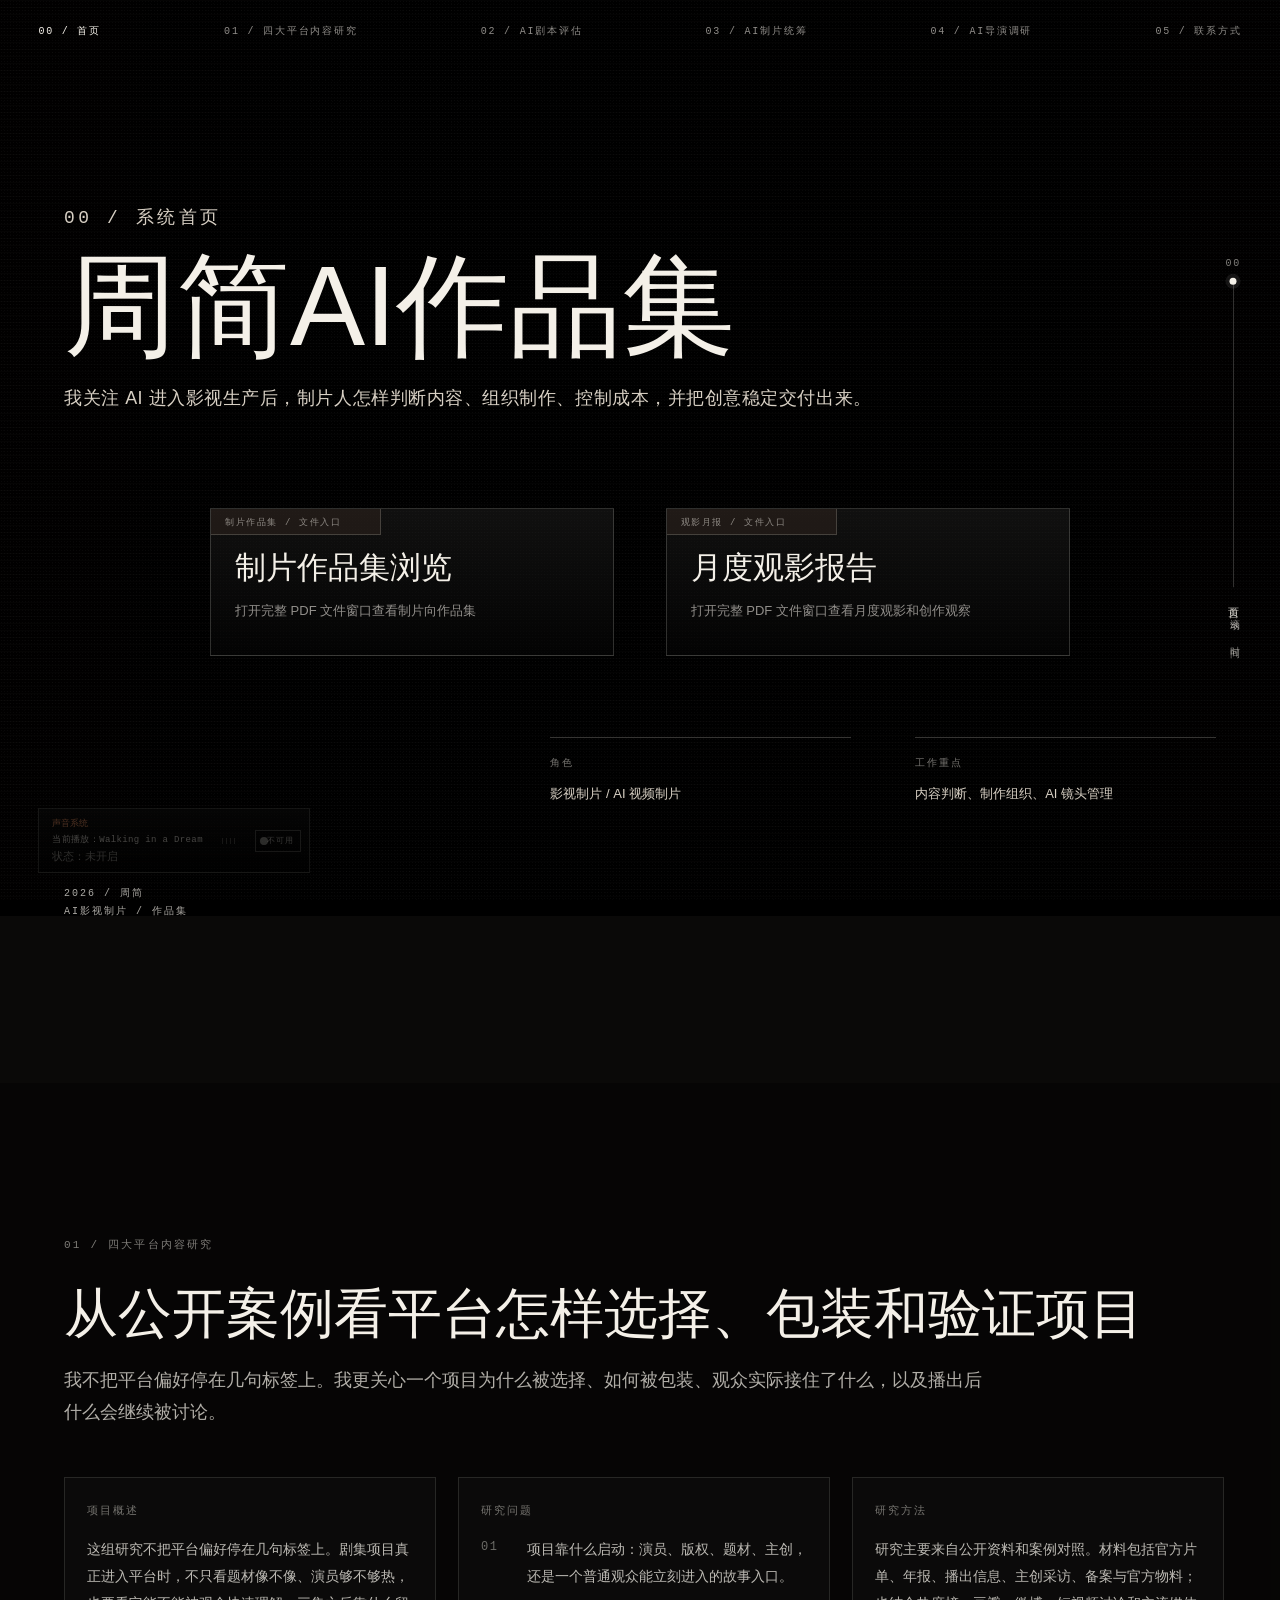
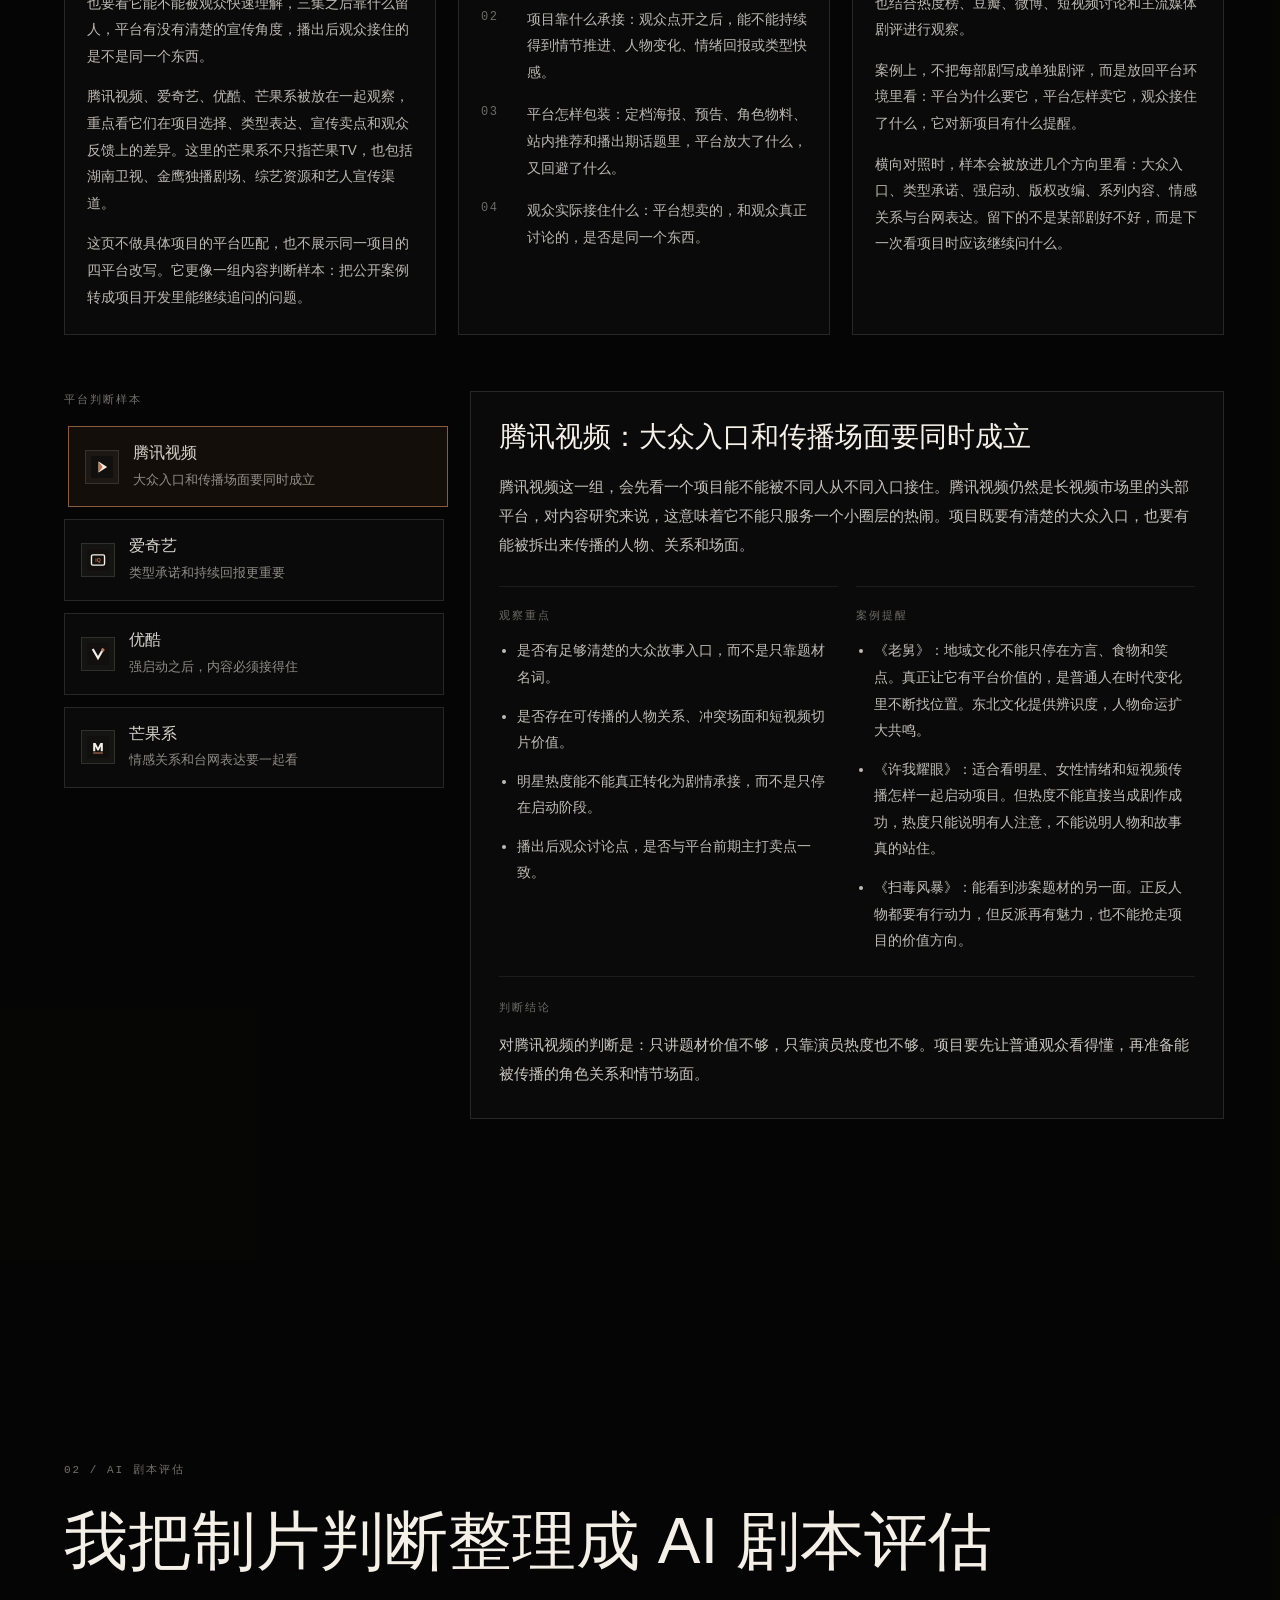
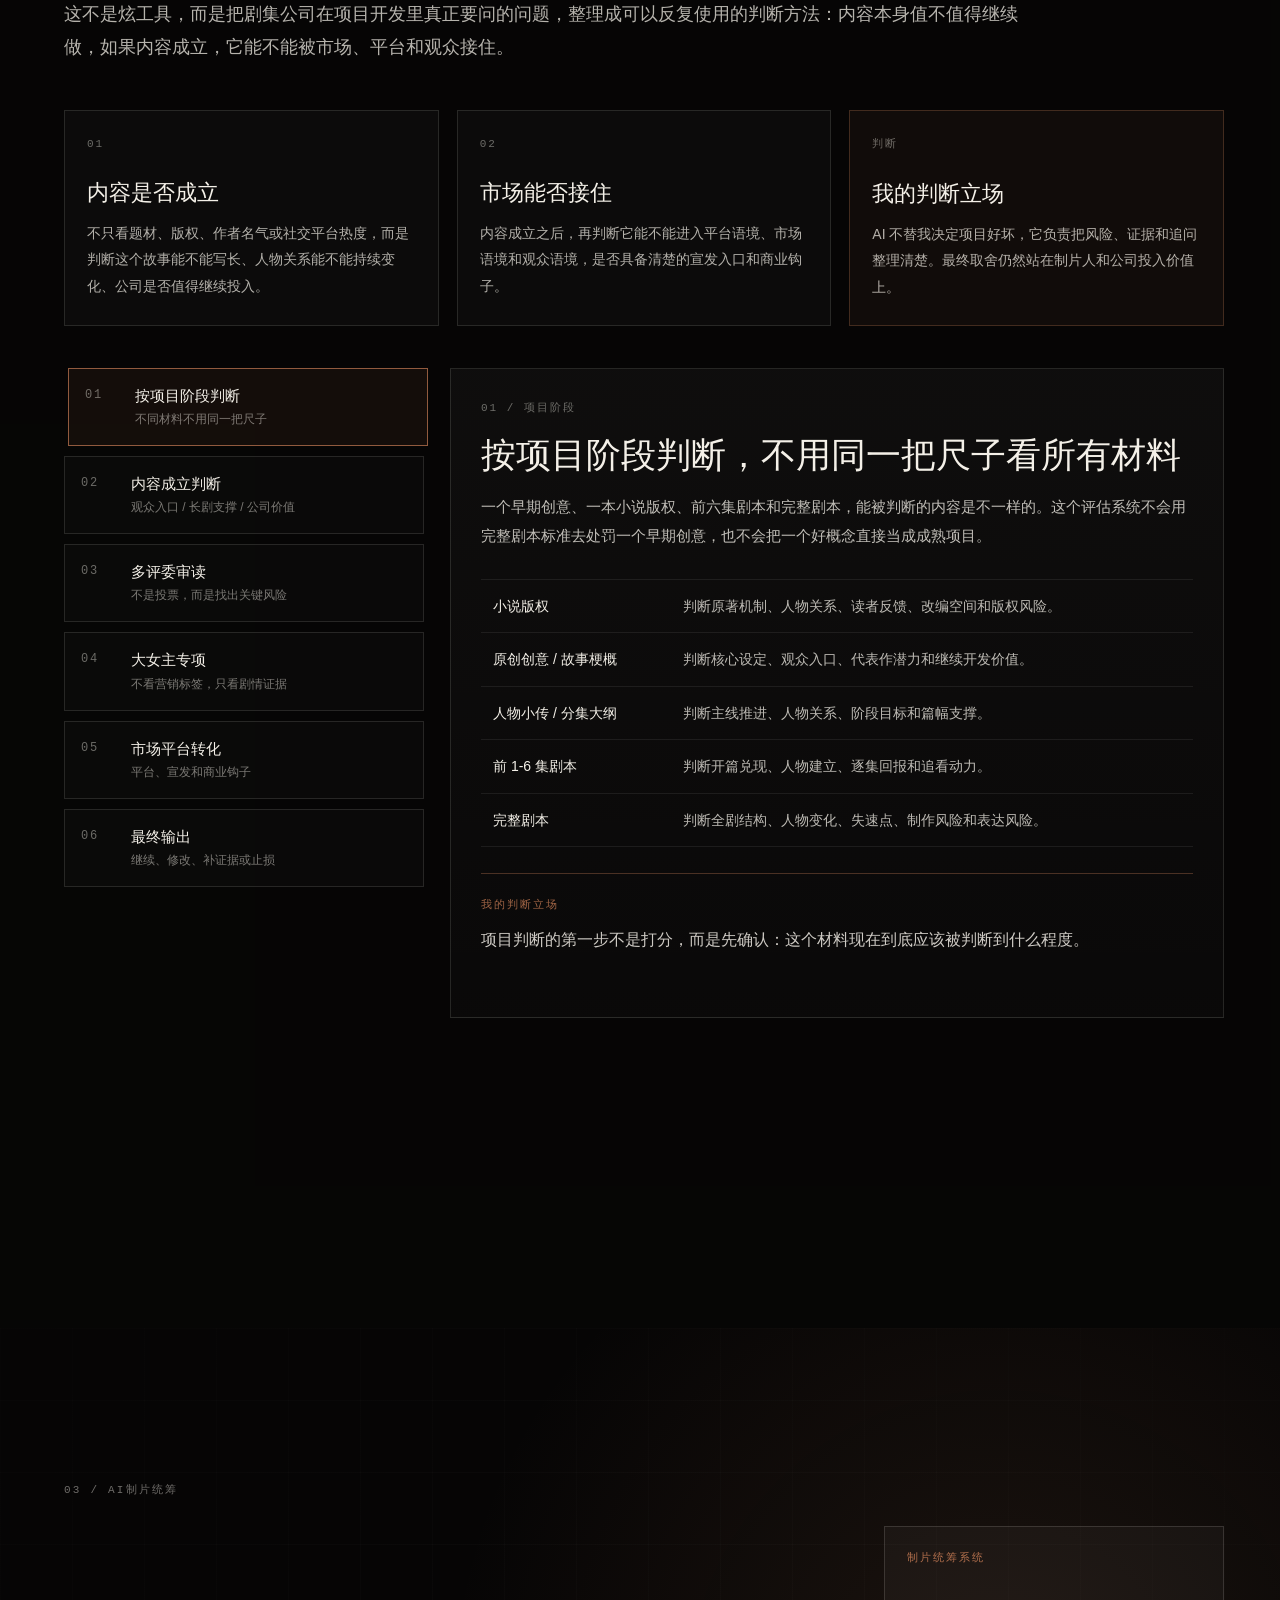
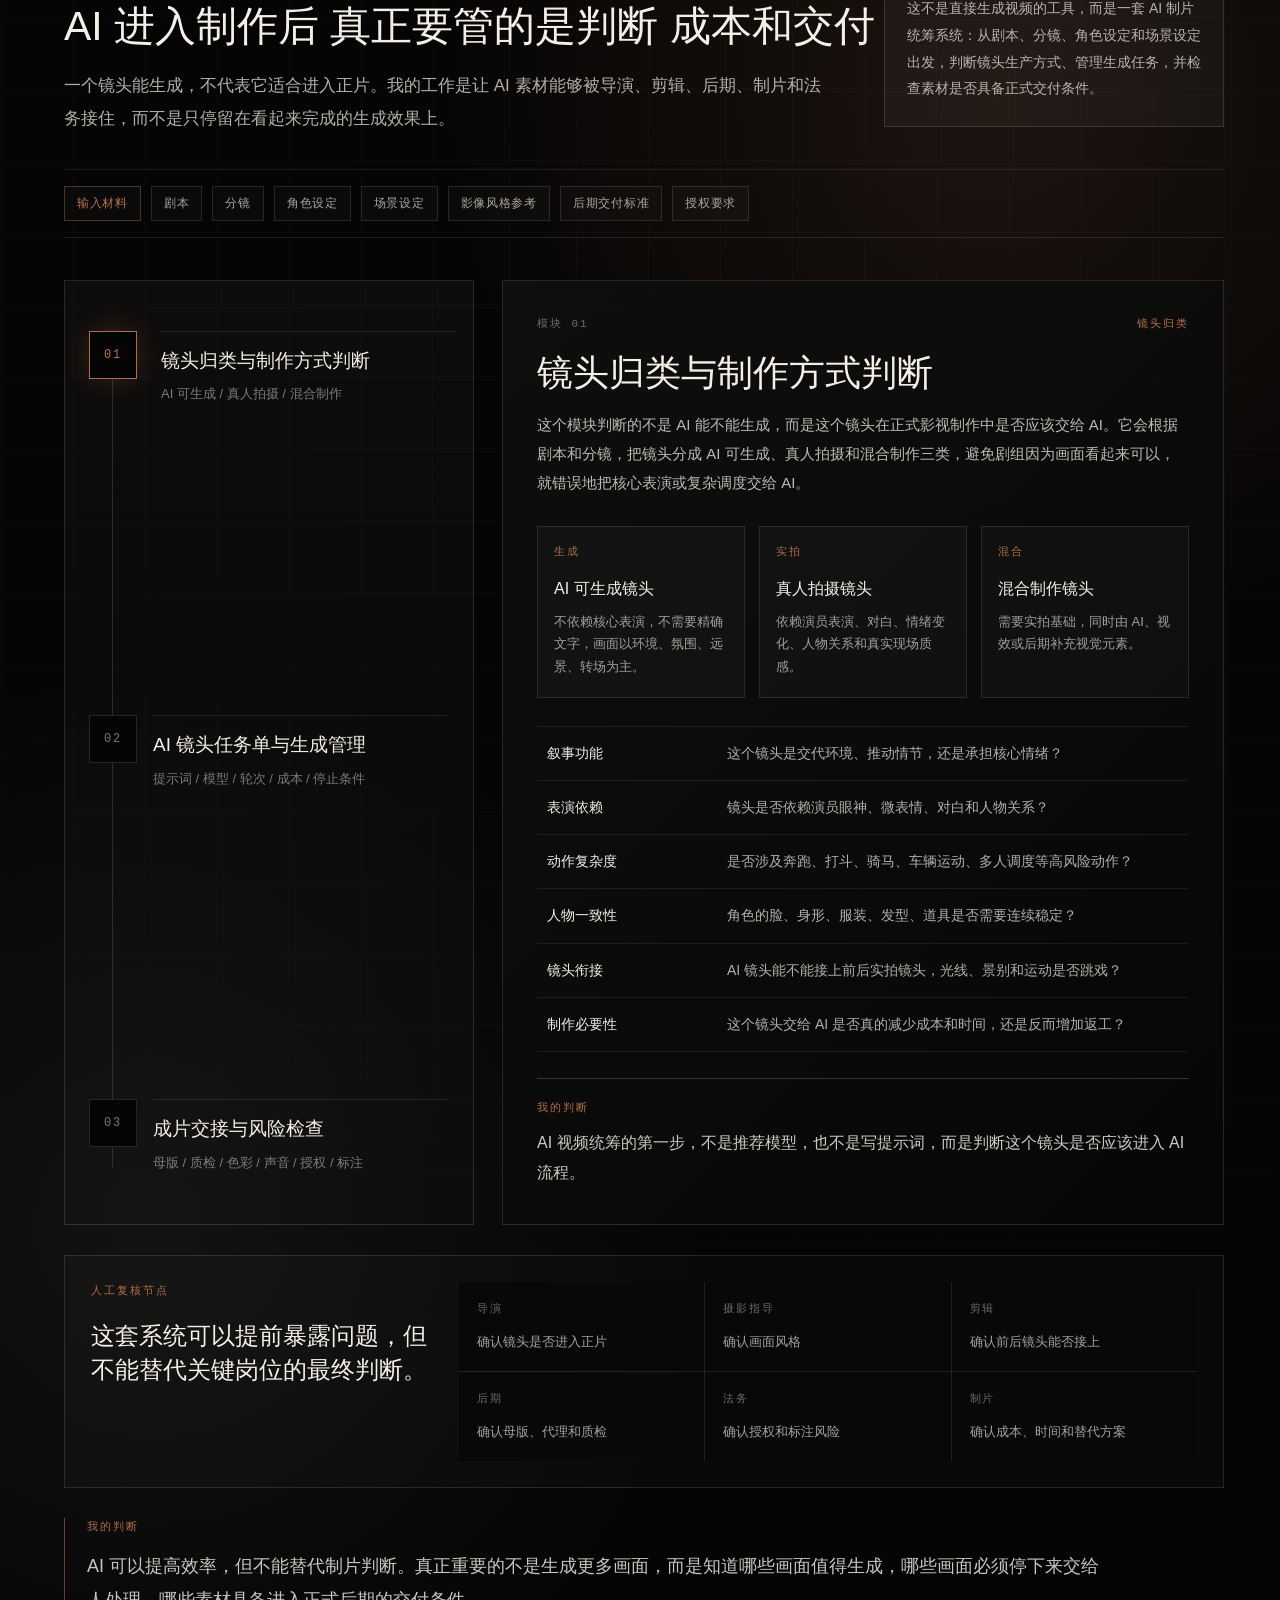
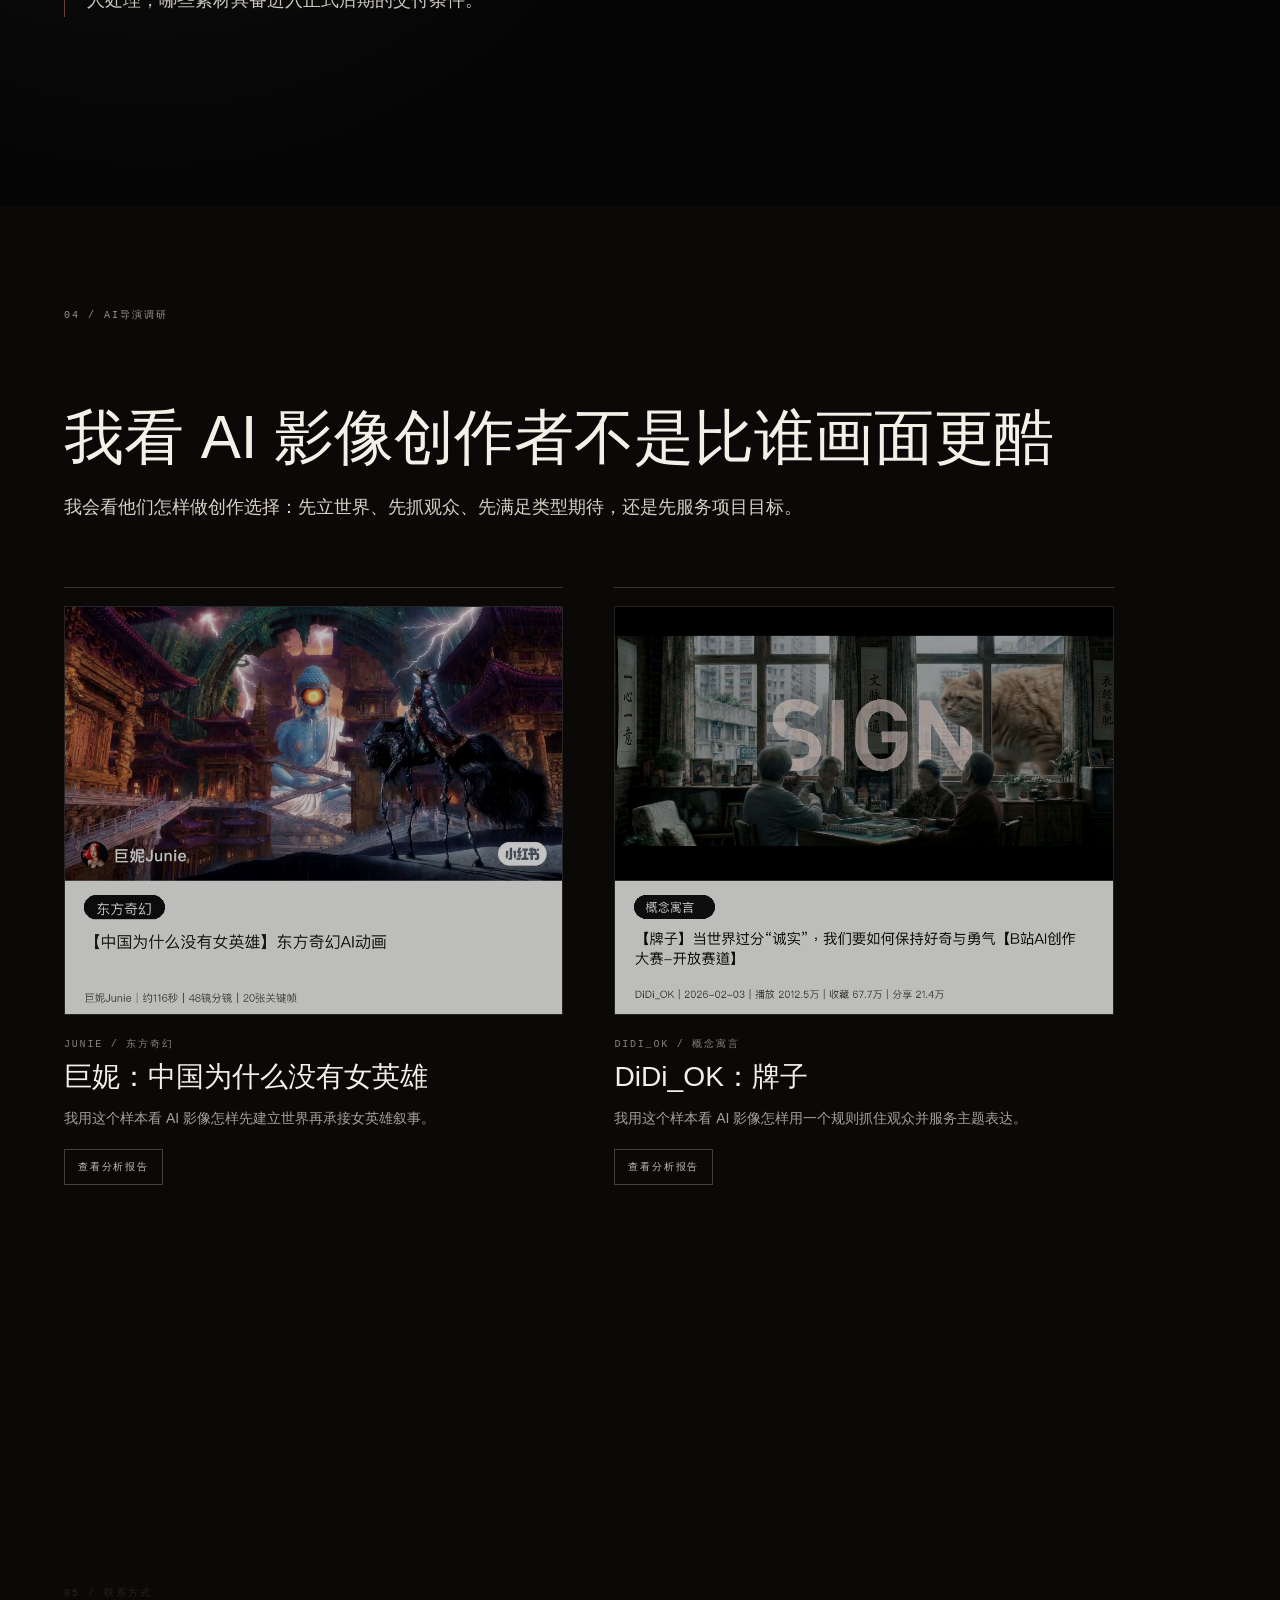
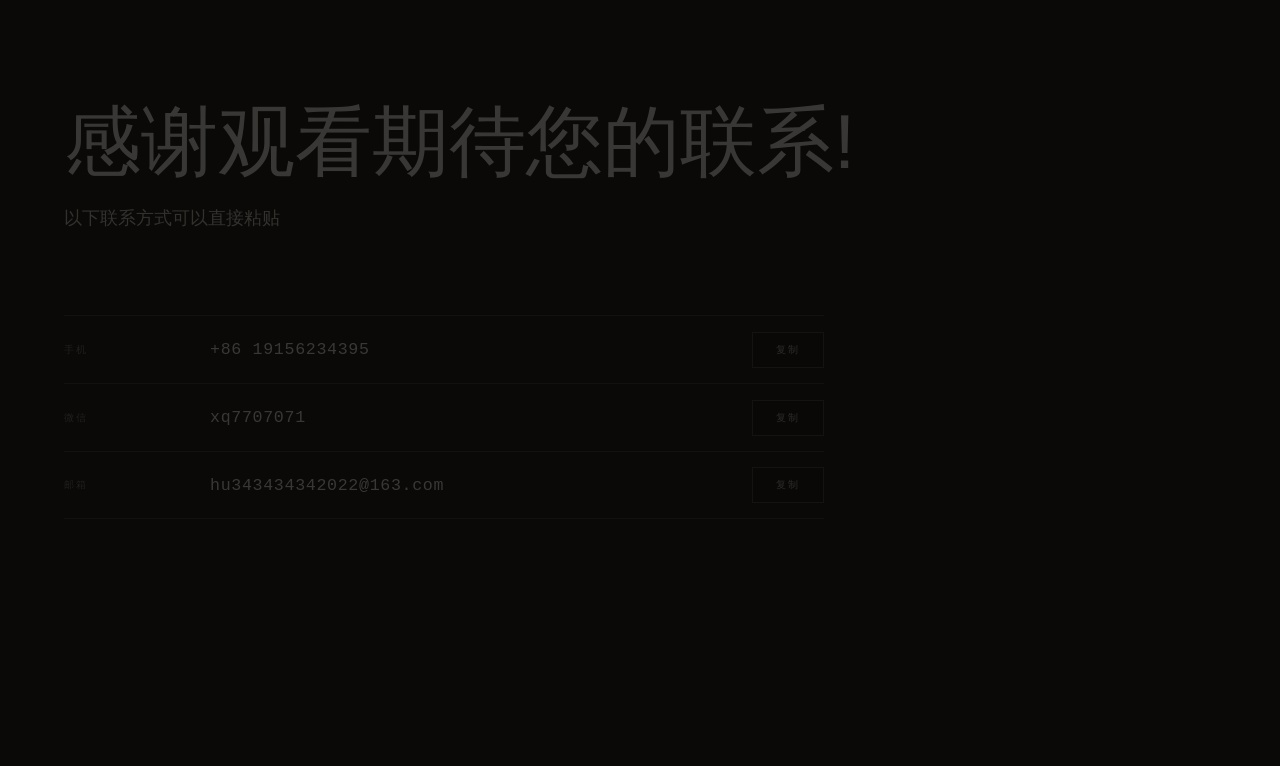
==== index.html @ 037216cd "Add files via upload" ====
<!doctype html>
<html lang="zh-CN">
  <head>
    <meta charset="utf-8" />
    <meta name="viewport" content="width=device-width, initial-scale=1" />
    <title>周简 | AI影视制片作品集</title>
    <meta
      name="description"
      content="周简的影视制片与 AI 制片方向网页作品集首页。"
    />
    <link rel="stylesheet" href="./styles.css?v=20260703-sound-system1" />
  </head>
  <body class="cinematic-production-home startup-pending">
    <div class="video-fallback" aria-hidden="true"></div>
    <video
      class="scroll-video"
      src="./assets/hero-scroll.mp4?v=20260703-video3"
      preload="auto"
      muted
      playsinline
      aria-label="夜间片场滚动视频背景"
    ></video>
    <div class="film-overlay" aria-hidden="true"></div>
    <div class="noise-layer" aria-hidden="true"></div>
    <div class="scanline-layer" aria-hidden="true"></div>
    <div class="startup-overlay" aria-label="系统启动动画">
      <div class="startup-panel">
        <p>正在启动 AI 制片作品集系统...</p>
        <p>正在读取项目档案...</p>
        <p>正在同步 AI 智能体模块...</p>
        <p>访问已开启</p>
      </div>
    </div>

    <header class="topline" aria-label="作品集导航">
      <a href="#home" data-preview="系统首页 / 文件入口 / 制片控制台">00 / 首页</a>
      <a href="#platform" data-preview="平台案例 / 内容策略 / 项目判断">01 / 四大平台内容研究</a>
      <a href="#lab" data-preview="故事成立 / 平台匹配 / 市场转化">02 / AI剧本评估</a>
      <a href="#production" data-preview="镜头判断 / 成本控制 / 成片交付">03 / AI制片统筹</a>
      <a href="#research" data-preview="影像风格 / 提示词方法 / AI 作者研究">04 / AI导演调研</a>
      <a href="#contact" data-preview="复制联系方式 / 打开文件 / 联系我">05 / 联系方式</a>
    </header>

    <aside class="scroll-progress" aria-label="滚动进度">
      <span class="progress-index">00</span>
      <span class="progress-track">
        <span class="progress-fill"></span>
        <span class="progress-dot"></span>
      </span>
      <span class="progress-section">首页</span>
      <span class="progress-label">滚动 / 时间</span>
    </aside>

    <audio id="intro-music" src="./assets/intro-music.ogg?v=20260703-music2" preload="metadata"></audio>
    <aside class="sound-system" aria-label="声音系统">
      <div class="sound-system__controls">
        <button class="music-control" type="button" aria-pressed="false" aria-label="打开背景音乐">
          <span class="music-control__copy">
            <span class="music-control__status">声音系统</span>
            <span class="music-control__track">当前播放：Walking in a Dream</span>
            <span class="music-control__state">状态：未开启</span>
          </span>
          <span class="audio-wave" aria-hidden="true">
            <span></span>
            <span></span>
            <span></span>
            <span></span>
          </span>
          <span class="music-control__switch" aria-hidden="true">
            <span class="music-control__label">off</span>
            <span class="music-control__knob"></span>
          </span>
        </button>

      </div>

      <div class="sound-shortcuts">
        空格：开启 / 暂停背景音乐<br />
        M：静音 / 取消静音<br />
        Esc：关闭文件预览窗口
      </div>
    </aside>

    <div class="file-loader" hidden aria-live="polite">
      <p>正在读取文件...</p>
      <p>正在打开档案窗口...</p>
    </div>

    <section class="file-modal" hidden role="dialog" aria-modal="true" aria-labelledby="file-modal-title">
      <div class="file-modal__backdrop" data-file-close></div>
      <div class="file-modal__panel">
        <button class="file-modal__close" type="button" data-file-close aria-label="关闭文件预览">关闭</button>
        <div class="file-modal__head">
          <span>档案窗口</span>
          <h2 id="file-modal-title">文件标题</h2>
        </div>
        <div class="file-modal__preview">
          <iframe title="PDF 预览区域"></iframe>
        </div>
        <div class="file-modal__actions">
          <a class="file-modal__download" href="#" download>下载文件</a>
          <a class="file-modal__open" href="#" target="_blank" rel="noopener noreferrer">新窗口打开</a>
        </div>
      </div>
    </section>

    <main class="timeline">
      <section class="scene hero-scene" id="home" data-section="Home" data-scene="00">
        <div class="scene-stage hero-stage">
          <div class="scene-copy hero-copy">
            <p class="scene-index">00 / 系统首页</p>
            <h1>周简AI作品集</h1>
            <p class="hero-subtitle single-line-copy">
              我关注 AI 进入影视生产后，制片人怎样判断内容、组织制作、控制成本，并把创意稳定交付出来。
            </p>
          </div>

          <div class="hero-files" aria-label="作品集文件夹入口">
            <a
              class="folder-window pdf-window"
              href="./assets/zhou-jian-ai-portfolio.pdf"
              target="_blank"
              rel="noopener noreferrer"
            >
              <span class="folder-tab">
                <span class="folder-tab-default">制片作品集 / 文件入口</span>
                <span class="folder-tab-ready">状态 / 可打开</span>
              </span>
              <strong>制片作品集浏览</strong>
              <p>打开完整 PDF 文件窗口查看制片向作品集</p>
              <span class="folder-action">点击打开文件</span>
            </a>
            <a
              class="folder-window report-window"
              href="./assets/monthly-viewing-report.pdf"
              target="_blank"
              rel="noopener noreferrer"
            >
              <span class="folder-tab">
                <span class="folder-tab-default">观影月报 / 文件入口</span>
                <span class="folder-tab-ready">状态 / 可打开</span>
              </span>
              <strong>月度观影报告</strong>
              <p>打开完整 PDF 文件窗口查看月度观影和创作观察</p>
              <span class="folder-action">点击打开文件</span>
            </a>
          </div>

          <div class="scene-summary">
            <article>
              <span>角色</span>
              <p>影视制片 / AI 视频制片</p>
            </article>
            <article>
              <span>工作重点</span>
              <p>内容判断、制作组织、AI 镜头管理</p>
            </article>
          </div>

          <p class="field-note page-footer-note">
            <span>2026 / 周简</span>
            <span>AI影视制片 / 作品集</span>
          </p>
        </div>
      </section>

      <section class="scene scene-platform" id="platform" data-section="四大平台内容研究" data-scene="01">
        <div class="scene-stage scene-platform__inner">
          <div class="scene-platform__eyebrow">01 / 四大平台内容研究</div>

          <div class="scene-platform__hero">
            <h2 class="scene-platform__title">
              从公开案例看平台怎样选择、包装和验证项目
            </h2>
            <p class="scene-platform__subtitle">
              我不把平台偏好停在几句标签上。我更关心一个项目为什么被选择、如何被包装、观众实际接住了什么，以及播出后什么会继续被讨论。
            </p>
          </div>

          <div class="scene-platform__intro-grid">
            <article class="info-block">
              <div class="info-block__label">项目概述</div>
              <p>
                这组研究不把平台偏好停在几句标签上。剧集项目真正进入平台时，不只看题材像不像、演员够不够热，也要看它能不能被观众快速理解，三集之后靠什么留人，平台有没有清楚的宣传角度，播出后观众接住的是不是同一个东西。
              </p>
              <p>
                腾讯视频、爱奇艺、优酷、芒果系被放在一起观察，重点看它们在项目选择、类型表达、宣传卖点和观众反馈上的差异。这里的芒果系不只指芒果TV，也包括湖南卫视、金鹰独播剧场、综艺资源和艺人宣传渠道。
              </p>
              <p>
                这页不做具体项目的平台匹配，也不展示同一项目的四平台改写。它更像一组内容判断样本：把公开案例转成项目开发里能继续追问的问题。
              </p>
            </article>

            <article class="info-block">
              <div class="info-block__label">研究问题</div>
              <ul class="info-list">
                <li><span>01</span> 项目靠什么启动：演员、版权、题材、主创，还是一个普通观众能立刻进入的故事入口。</li>
                <li><span>02</span> 项目靠什么承接：观众点开之后，能不能持续得到情节推进、人物变化、情绪回报或类型快感。</li>
                <li><span>03</span> 平台怎样包装：定档海报、预告、角色物料、站内推荐和播出期话题里，平台放大了什么，又回避了什么。</li>
                <li><span>04</span> 观众实际接住什么：平台想卖的，和观众真正讨论的，是否是同一个东西。</li>
              </ul>
            </article>

            <article class="info-block">
              <div class="info-block__label">研究方法</div>
              <p>
                研究主要来自公开资料和案例对照。材料包括官方片单、年报、播出信息、主创采访、备案与官方物料；也结合热度榜、豆瓣、微博、短视频讨论和主流媒体剧评进行观察。
              </p>
              <p>
                案例上，不把每部剧写成单独剧评，而是放回平台环境里看：平台为什么要它，平台怎样卖它，观众接住了什么，它对新项目有什么提醒。
              </p>
              <p>
                横向对照时，样本会被放进几个方向里看：大众入口、类型承诺、强启动、版权改编、系列内容、情感关系与台网表达。留下的不是某部剧好不好，而是下一次看项目时应该继续问什么。
              </p>
            </article>
          </div>

          <div class="platform-research">
            <div class="platform-research__left">
              <div class="platform-research__label">平台判断样本</div>

              <div class="platform-tabs">
                <button class="platform-tab is-active" data-platform="tencent" type="button">
                  <span class="platform-tab__logo-wrap">
                    <img src="./assets/logos/tencent-video.svg" alt="腾讯视频 logo" class="platform-tab__logo" />
                  </span>
                  <span class="platform-tab__text">
                    <span class="platform-tab__name">腾讯视频</span>
                    <span class="platform-tab__desc">大众入口和传播场面要同时成立</span>
                  </span>
                </button>

                <button class="platform-tab" data-platform="iqiyi" type="button">
                  <span class="platform-tab__logo-wrap">
                    <img src="./assets/logos/iqiyi.svg" alt="爱奇艺 logo" class="platform-tab__logo" />
                  </span>
                  <span class="platform-tab__text">
                    <span class="platform-tab__name">爱奇艺</span>
                    <span class="platform-tab__desc">类型承诺和持续回报更重要</span>
                  </span>
                </button>

                <button class="platform-tab" data-platform="youku" type="button">
                  <span class="platform-tab__logo-wrap">
                    <img src="./assets/logos/youku.svg" alt="优酷 logo" class="platform-tab__logo" />
                  </span>
                  <span class="platform-tab__text">
                    <span class="platform-tab__name">优酷</span>
                    <span class="platform-tab__desc">强启动之后，内容必须接得住</span>
                  </span>
                </button>

                <button class="platform-tab" data-platform="mango" type="button">
                  <span class="platform-tab__logo-wrap">
                    <img src="./assets/logos/mangotv.svg" alt="芒果TV logo" class="platform-tab__logo" />
                  </span>
                  <span class="platform-tab__text">
                    <span class="platform-tab__name">芒果系</span>
                    <span class="platform-tab__desc">情感关系和台网表达要一起看</span>
                  </span>
                </button>
              </div>
            </div>

            <div class="platform-research__right">
              <div class="platform-panel" id="platform-panel" aria-live="polite"></div>
            </div>
          </div>
        </div>
      </section>

      <section class="scene script-agent-scene" id="lab" data-section="AI 剧本评估" data-scene="02">
        <div class="scene-stage script-agent__inner">
          <div class="script-agent__eyebrow">02 / AI 剧本评估</div>

          <header class="script-agent__hero">
            <h2 class="script-agent__title">我把制片判断整理成 AI 剧本评估</h2>
            <p class="script-agent__subtitle">
              这不是炫工具，而是把剧集公司在项目开发里真正要问的问题，整理成可以反复使用的判断方法：内容本身值不值得继续做，如果内容成立，它能不能被市场、平台和观众接住。
            </p>
          </header>

          <div class="script-agent__thesis">
            <article class="thesis-card">
              <span class="thesis-card__num">01</span>
              <h3>内容是否成立</h3>
              <p>
                不只看题材、版权、作者名气或社交平台热度，而是判断这个故事能不能写长、人物关系能不能持续变化、公司是否值得继续投入。
              </p>
            </article>

            <article class="thesis-card">
              <span class="thesis-card__num">02</span>
              <h3>市场能否接住</h3>
              <p>
                内容成立之后，再判断它能不能进入平台语境、市场语境和观众语境，是否具备清楚的宣发入口和商业钩子。
              </p>
            </article>

            <article class="thesis-card thesis-card--quiet">
              <span class="thesis-card__num">判断</span>
              <h3>我的判断立场</h3>
              <p>
                AI 不替我决定项目好坏，它负责把风险、证据和追问整理清楚。最终取舍仍然站在制片人和公司投入价值上。
              </p>
            </article>
          </div>

          <div class="script-agent-console">
            <aside class="script-agent-tabs" aria-label="AI 剧本评估模块">
              <button class="script-agent-tab is-active" type="button" data-agent-tab="stage">
                <span>01</span>
                <strong>按项目阶段判断</strong>
                <em>不同材料不用同一把尺子</em>
              </button>

              <button class="script-agent-tab" type="button" data-agent-tab="content">
                <span>02</span>
                <strong>内容成立判断</strong>
                <em>观众入口 / 长剧支撑 / 公司价值</em>
              </button>

              <button class="script-agent-tab" type="button" data-agent-tab="jury">
                <span>03</span>
                <strong>多评委审读</strong>
                <em>不是投票，而是找出关键风险</em>
              </button>

              <button class="script-agent-tab" type="button" data-agent-tab="female">
                <span>04</span>
                <strong>大女主专项</strong>
                <em>不看营销标签，只看剧情证据</em>
              </button>

              <button class="script-agent-tab" type="button" data-agent-tab="market">
                <span>05</span>
                <strong>市场平台转化</strong>
                <em>平台、宣发和商业钩子</em>
              </button>

              <button class="script-agent-tab" type="button" data-agent-tab="output">
                <span>06</span>
                <strong>最终输出</strong>
                <em>继续、修改、补证据或止损</em>
              </button>
            </aside>

            <main class="script-agent-panel" id="script-agent-panel" aria-live="polite"></main>
          </div>
        </div>
      </section>

      <section class="scene ai-production-scene" id="production" data-section="AI 制片统筹" data-scene="03">
        <div class="scene-stage ai-production__inner">
          <div class="ai-production__eyebrow">03 / AI制片统筹</div>

          <header class="ai-production__hero">
            <div>
              <h2 class="ai-production__title">
                AI 进入制作后 真正要管的是判断 成本和交付
              </h2>
              <p class="ai-production__subtitle">
                一个镜头能生成，不代表它适合进入正片。我的工作是让 AI 素材能够被导演、剪辑、后期、制片和法务接住，而不是只停留在看起来完成的生成效果上。
              </p>
            </div>

            <div class="ai-production__position-card">
              <span>制片统筹系统</span>
              <p>
                这不是直接生成视频的工具，而是一套 AI 制片统筹系统：从剧本、分镜、角色设定和场景设定出发，判断镜头生产方式、管理生成任务，并检查素材是否具备正式交付条件。
              </p>
            </div>
          </header>

          <div class="ai-production__input-strip">
            <span class="input-strip__label">输入材料</span>
            <span>剧本</span>
            <span>分镜</span>
            <span>角色设定</span>
            <span>场景设定</span>
            <span>影像风格参考</span>
            <span>后期交付标准</span>
            <span>授权要求</span>
          </div>

          <div class="production-board">
            <aside class="production-board__flow" aria-label="AI 制片统筹模块">
              <div class="flow-line" aria-hidden="true">
                <span class="flow-line__pulse"></span>
              </div>

              <button class="flow-node is-active" type="button" data-production-module="classify">
                <span class="flow-node__index">01</span>
                <span class="flow-node__content">
                  <strong>镜头归类与制作方式判断</strong>
                  <em>AI 可生成 / 真人拍摄 / 混合制作</em>
                </span>
              </button>

              <button class="flow-node" type="button" data-production-module="task">
                <span class="flow-node__index">02</span>
                <span class="flow-node__content">
                  <strong>AI 镜头任务单与生成管理</strong>
                  <em>提示词 / 模型 / 轮次 / 成本 / 停止条件</em>
                </span>
              </button>

              <button class="flow-node" type="button" data-production-module="handoff">
                <span class="flow-node__index">03</span>
                <span class="flow-node__content">
                  <strong>成片交接与风险检查</strong>
                  <em>母版 / 质检 / 色彩 / 声音 / 授权 / 标注</em>
                </span>
              </button>
            </aside>

            <main class="production-board__panel" id="production-module-panel" aria-live="polite"></main>
          </div>

          <div class="ai-production__review">
            <div class="review-title">
              <span>人工复核节点</span>
              <h3>这套系统可以提前暴露问题，但不能替代关键岗位的最终判断。</h3>
            </div>

            <div class="review-grid">
              <div><span>导演</span>确认镜头是否进入正片</div>
              <div><span>摄影指导</span>确认画面风格</div>
              <div><span>剪辑</span>确认前后镜头能否接上</div>
              <div><span>后期</span>确认母版、代理和质检</div>
              <div><span>法务</span>确认授权和标注风险</div>
              <div><span>制片</span>确认成本、时间和替代方案</div>
            </div>
          </div>

          <footer class="ai-production__footer-quote">
            <span>我的判断</span>
            <p>
              AI 可以提高效率，但不能替代制片判断。真正重要的不是生成更多画面，而是知道哪些画面值得生成，哪些画面必须停下来交给人处理，哪些素材具备进入正式后期的交付条件。
            </p>
          </footer>
        </div>
      </section>

      <section class="scene" id="research" data-section="AI 导演调研" data-scene="04">
        <div class="scene-stage research-stage">
          <p class="scene-index">04 / AI导演调研</p>
          <div class="scene-copy">
            <h2 class="research-title single-line-title">我看 AI 影像创作者不是比谁画面更酷</h2>
            <p class="single-line-copy">
              我会看他们怎样做创作选择：先立世界、先抓观众、先满足类型期待，还是先服务项目目标。
            </p>
          </div>
          <div class="director-samples" aria-label="AI 导演调研样本">
            <article class="director-sample">
              <img src="./assets/junie-card.jpg" alt="巨妮 Junie 中国为什么没有女英雄公开视频卡片" />
              <div>
                <span>Junie / 东方奇幻</span>
                <h3>巨妮：中国为什么没有女英雄</h3>
                <p>我用这个样本看 AI 影像怎样先建立世界再承接女英雄叙事。</p>
                <a
                  class="report-link"
                  href="./assets/junie-ai-director-report.html"
                  target="_blank"
                  rel="noopener noreferrer"
                >
                  查看分析报告
                </a>
              </div>
            </article>

            <article class="director-sample">
              <img src="./assets/didi-ok-card.jpg" alt="DiDi_OK 牌子概念寓言公开视频卡片" />
              <div>
                <span>DiDi_OK / 概念寓言</span>
                <h3>DiDi_OK：牌子</h3>
                <p>我用这个样本看 AI 影像怎样用一个规则抓住观众并服务主题表达。</p>
                <a
                  class="report-link"
                  href="./assets/didi-ok-ai-director-report.html"
                  target="_blank"
                  rel="noopener noreferrer"
                >
                  查看分析报告
                </a>
              </div>
            </article>
          </div>
        </div>
      </section>

      <section class="scene contact-scene" id="contact" data-section="Contact" data-scene="05">
        <div class="scene-stage contact-stage">
          <p class="scene-index">05 / 联系方式</p>
          <div class="scene-copy">
            <h2>感谢观看期待您的联系!</h2>
            <p>
              以下联系方式可以直接粘贴
            </p>
          </div>

          <div class="contact-list" aria-label="联系方式">
            <div class="contact-item">
              <span class="contact-label">手机</span>
              <span class="contact-value" id="phone">+86 19156234395</span>
              <button class="copy-control" type="button" data-copy-target="phone" onclick="copyText('phone')">
                复制
              </button>
            </div>

            <div class="contact-item">
              <span class="contact-label">微信</span>
              <span class="contact-value" id="wechat">xq7707071</span>
              <button class="copy-control" type="button" data-copy-target="wechat" onclick="copyText('wechat')">
                复制
              </button>
            </div>

            <div class="contact-item">
              <span class="contact-label">邮箱</span>
              <span class="contact-value" id="email">hu343434342022@163.com</span>
              <button class="copy-control" type="button" data-copy-target="email" onclick="copyText('email')">
                复制
              </button>
            </div>
          </div>
        </div>
      </section>
    </main>

    <script src="./script.js?v=20260703-sound-system1"></script>
  </body>
</html>
---- styles.css ----
:root {
  --black: #0a0908;
  --charcoal: #151312;
  --ash: #6f6a64;
  --cold-white: #f4f0e8;
  --old-white: #d8d0c4;
  --dark-red: #3a1715;
  --deep-brown: #2b211d;
  --smoke: rgba(244, 240, 232, 0.62);
  --faint: rgba(244, 240, 232, 0.22);
  --veil: rgba(0, 0, 0, 0.58);
  --mono: "SFMono-Regular", "Roboto Mono", "Courier New", monospace;
  --sans: Inter, "PingFang SC", "Hiragino Sans GB", "Microsoft YaHei", Arial, sans-serif;
}

* {
  box-sizing: border-box;
}

html {
  scroll-behavior: smooth;
  background: var(--black);
}

body {
  margin: 0;
  min-height: 400vh;
  color: var(--cold-white);
  background: var(--black);
  font-family: var(--sans);
  overflow-x: hidden;
  --video-shift-x: 0px;
  --video-shift-y: 0px;
  --texture-shift-x: 0px;
  --texture-shift-y: 0px;
}

a {
  color: inherit;
  text-decoration: none;
}

.video-fallback,
.scroll-video,
.film-overlay,
.noise-layer,
.scanline-layer {
  position: fixed;
  inset: 0;
  pointer-events: none;
}

.video-fallback {
  z-index: 0;
  background:
    radial-gradient(circle at 74% 22%, rgba(112, 39, 32, 0.34), transparent 24rem),
    radial-gradient(circle at 22% 80%, rgba(95, 82, 74, 0.22), transparent 28rem),
    linear-gradient(118deg, #0a0908 0%, #171312 42%, #2b211d 62%, #0c0b0b 100%);
}

.video-fallback::before {
  position: absolute;
  inset: 8vh 10vw;
  content: "";
  opacity: 0.2;
  background:
    linear-gradient(90deg, transparent 0 24%, rgba(244, 240, 232, 0.24) 25% 25.4%, transparent 26%),
    radial-gradient(ellipse at 62% 38%, rgba(244, 240, 232, 0.18), transparent 16rem);
  filter: blur(12px);
}

.scroll-video {
  z-index: 1;
  width: calc(100vw + 16px);
  height: calc(100vh + 16px);
  object-fit: cover;
  background: var(--black);
  filter: brightness(0.56) contrast(1.08) saturate(0.72);
  transform: translate3d(var(--video-shift-x), var(--video-shift-y), 0);
  transition: transform 240ms ease-out;
}

.film-overlay {
  z-index: 2;
  background: rgba(0, 0, 0, 0.44);
  box-shadow:
    inset 0 0 120px rgba(0, 0, 0, 0.84),
    inset 0 -34vh 80px rgba(0, 0, 0, 0.44);
}

.noise-layer {
  z-index: 3;
  opacity: 0.2;
  mix-blend-mode: screen;
  background-image:
    radial-gradient(rgba(244, 240, 232, 0.18) 0.7px, transparent 0.8px),
    radial-gradient(rgba(244, 240, 232, 0.12) 0.5px, transparent 0.7px);
  background-size: 3px 3px, 7px 7px;
  background-position:
    var(--texture-shift-x) var(--texture-shift-y),
    calc(var(--texture-shift-x) * -1) calc(var(--texture-shift-y) * -1);
  transition: background-position 240ms ease-out;
}

.scanline-layer {
  z-index: 4;
  opacity: 0.16;
  background:
    linear-gradient(rgba(244, 240, 232, 0.09) 1px, transparent 1px),
    linear-gradient(90deg, rgba(58, 23, 21, 0.18), transparent 28%, rgba(43, 33, 29, 0.18));
  background-size: 100% 7px, 100% 100%;
  background-position: 0 var(--texture-shift-y), 0 0;
  transition: background-position 240ms ease-out;
}

.startup-overlay {
  position: fixed;
  inset: 0;
  z-index: 30;
  display: grid;
  place-items: center;
  background:
    radial-gradient(circle at 50% 58%, rgba(244, 240, 232, 0.04), transparent 22rem),
    rgba(0, 0, 0, 0.96);
  pointer-events: none;
  transition:
    opacity 560ms ease,
    visibility 560ms ease;
}

.startup-overlay.is-done {
  opacity: 0;
  visibility: hidden;
}

.startup-panel {
  width: min(560px, calc(100vw - 44px));
  border-left: 1px solid rgba(244, 240, 232, 0.28);
  padding-left: 22px;
  color: rgba(244, 240, 232, 0.86);
  font-family: var(--mono);
  font-size: clamp(12px, 1.4vw, 15px);
  line-height: 2;
}

.startup-panel p {
  opacity: 0;
  transform: translateY(8px);
  animation: startupLine 420ms ease forwards;
}

.startup-panel p:nth-child(1) {
  animation-delay: 120ms;
}

.startup-panel p:nth-child(2) {
  animation-delay: 360ms;
}

.startup-panel p:nth-child(3) {
  animation-delay: 600ms;
}

.startup-panel p:nth-child(4) {
  color: var(--cold-white);
  animation-delay: 860ms;
}

@keyframes startupLine {
  to {
    opacity: 1;
    transform: translateY(0);
  }
}

.topline {
  position: fixed;
  z-index: 10;
  top: 24px;
  left: clamp(20px, 3vw, 42px);
  right: clamp(20px, 3vw, 42px);
  display: flex;
  align-items: center;
  justify-content: space-between;
  gap: 18px;
  color: rgba(244, 240, 232, 0.58);
  font-family: var(--mono);
  font-size: 10px;
  letter-spacing: 0.18em;
  text-transform: uppercase;
}

.topline a {
  position: relative;
  transition:
    color 180ms ease,
    opacity 180ms ease;
}

.topline a:hover,
.topline a.is-active {
  color: var(--cold-white);
}

.topline a::after {
  position: absolute;
  left: 0;
  top: calc(100% + 9px);
  min-width: 220px;
  content: attr(data-preview);
  color: rgba(244, 240, 232, 0.64);
  font-family: var(--sans);
  font-size: 11px;
  letter-spacing: 0;
  line-height: 1.6;
  text-transform: none;
  opacity: 0;
  transform: translateY(-4px);
  transition:
    opacity 180ms ease,
    transform 180ms ease;
  pointer-events: none;
}

.topline a:hover::after,
.topline a:focus-visible::after {
  opacity: 1;
  transform: translateY(0);
}

.scroll-progress {
  position: fixed;
  z-index: 10;
  right: clamp(18px, 3vw, 42px);
  top: 50%;
  display: grid;
  justify-items: center;
  gap: 12px;
  transform: translateY(-50%);
  color: rgba(244, 240, 232, 0.52);
  font-family: var(--mono);
  font-size: 10px;
  letter-spacing: 0.18em;
  text-transform: uppercase;
}

.progress-track {
  position: relative;
  display: block;
  width: 1px;
  height: 34vh;
  background: rgba(244, 240, 232, 0.2);
}

.progress-fill {
  position: absolute;
  left: 0;
  bottom: 0;
  width: 100%;
  height: 0%;
  background: var(--cold-white);
}

.progress-dot {
  position: absolute;
  left: 50%;
  top: 0%;
  width: 7px;
  height: 7px;
  border-radius: 999px;
  background: var(--cold-white);
  box-shadow: 0 0 0 4px rgba(244, 240, 232, 0.08);
  transform: translate(-50%, -50%);
  transition: top 160ms ease;
}

.progress-section {
  max-width: 108px;
  color: rgba(244, 240, 232, 0.72);
  font-family: var(--sans);
  font-size: 11px;
  line-height: 1.5;
  letter-spacing: 0;
  text-align: center;
  text-transform: none;
  writing-mode: vertical-rl;
}

.progress-label {
  writing-mode: vertical-rl;
  text-transform: none;
}

.sound-system {
  position: fixed;
  z-index: 11;
  left: clamp(20px, 3vw, 42px);
  bottom: clamp(18px, 3vh, 28px);
  width: min(430px, calc(100vw - 40px));
  color: rgba(244, 240, 232, 0.72);
  font-family: var(--mono);
  font-size: 9px;
  letter-spacing: 0.1em;
}

.sound-consent {
  width: min(330px, 100%);
  margin-bottom: 12px;
  border: 1px solid rgba(244, 240, 232, 0.18);
  background:
    linear-gradient(180deg, rgba(244, 240, 232, 0.055), rgba(0, 0, 0, 0.2)),
    rgba(5, 5, 5, 0.68);
  padding: 14px;
  backdrop-filter: blur(12px);
  transition:
    opacity 220ms ease,
    transform 220ms ease,
    visibility 220ms ease;
}

.sound-consent.is-hidden {
  opacity: 0;
  visibility: hidden;
  transform: translateY(8px);
  pointer-events: none;
}

.sound-consent p {
  margin: 0 0 6px;
  color: var(--cold-white);
  font-family: var(--sans);
  font-size: 14px;
  letter-spacing: 0;
}

.sound-consent span {
  display: block;
  color: rgba(244, 240, 232, 0.58);
  font-family: var(--sans);
  font-size: 12px;
  letter-spacing: 0;
  line-height: 1.6;
}

.sound-consent__actions {
  display: flex;
  gap: 8px;
  margin-top: 12px;
}

.sound-consent__actions button {
  min-height: 32px;
  border: 1px solid rgba(244, 240, 232, 0.2);
  border-radius: 0;
  background: rgba(0, 0, 0, 0.24);
  color: rgba(244, 240, 232, 0.74);
  cursor: pointer;
  font-family: var(--sans);
  font-size: 12px;
  letter-spacing: 0;
  transition:
    color 180ms ease,
    border-color 180ms ease,
    background 180ms ease,
    transform 180ms ease;
}

.sound-consent__actions button {
  padding: 0 12px;
}

.sound-consent__actions button:hover,
.sound-consent__actions button:focus-visible {
  color: var(--cold-white);
  border-color: rgba(244, 240, 232, 0.44);
  background: rgba(58, 23, 21, 0.24);
  outline: none;
}

.sound-system__controls {
  display: inline-flex;
  align-items: center;
  gap: 10px;
}

.music-control {
  display: inline-flex;
  align-items: center;
  gap: 12px;
  min-height: 54px;
  padding: 8px 8px 8px 13px;
  color: rgba(244, 240, 232, 0.72);
  border: 1px solid rgba(244, 240, 232, 0.18);
  border-radius: 0;
  background:
    linear-gradient(180deg, rgba(244, 240, 232, 0.045), rgba(0, 0, 0, 0.16)),
    rgba(5, 5, 5, 0.58);
  cursor: pointer;
  font: inherit;
  backdrop-filter: blur(10px);
  transition:
    border-color 180ms ease,
    color 180ms ease,
    transform 180ms ease,
    background 180ms ease;
}

.music-control:hover,
.music-control:focus-visible,
.music-control.is-playing {
  color: var(--cold-white);
  border-color: rgba(244, 240, 232, 0.4);
  background:
    linear-gradient(180deg, rgba(244, 240, 232, 0.07), rgba(58, 23, 21, 0.13)),
    rgba(5, 5, 5, 0.66);
  transform: translateY(-2px);
}

.music-control:disabled {
  cursor: not-allowed;
  opacity: 0.42;
  transform: none;
}

.music-control__copy {
  display: grid;
  gap: 3px;
  text-align: left;
}

.music-control__status {
  color: rgba(194, 121, 83, 0.9);
}

.music-control__track {
  max-width: 178px;
  overflow: hidden;
  color: rgba(244, 240, 232, 0.66);
  letter-spacing: 0.04em;
  text-overflow: ellipsis;
  white-space: nowrap;
}

.music-control__state {
  color: rgba(244, 240, 232, 0.44);
  font-family: var(--sans);
  font-size: 11px;
  letter-spacing: 0;
}

.audio-wave {
  width: 28px;
  height: 18px;
  display: inline-flex;
  align-items: center;
  justify-content: center;
  gap: 3px;
  opacity: 0.42;
}

.audio-wave span {
  width: 1px;
  height: 6px;
  background: rgba(244, 240, 232, 0.48);
  transform-origin: center;
}

.sound-playing .audio-wave span {
  animation: audioWave 900ms ease-in-out infinite;
}

.sound-playing .audio-wave span:nth-child(2) {
  animation-delay: 120ms;
}

.sound-playing .audio-wave span:nth-child(3) {
  animation-delay: 240ms;
}

.sound-playing .audio-wave span:nth-child(4) {
  animation-delay: 360ms;
}

@keyframes audioWave {
  0%,
  100% {
    transform: scaleY(0.65);
  }

  50% {
    transform: scaleY(1.8);
  }
}

.music-control__switch {
  position: relative;
  width: 46px;
  height: 22px;
  flex: 0 0 auto;
  display: inline-flex;
  align-items: center;
  justify-content: flex-end;
  padding-inline: 6px;
  color: rgba(244, 240, 232, 0.54);
  border: 1px solid rgba(244, 240, 232, 0.22);
  background: rgba(0, 0, 0, 0.34);
}

.music-control__label {
  position: relative;
  z-index: 1;
  color: inherit;
  font-size: 8px;
  letter-spacing: 0.12em;
  text-transform: lowercase;
  white-space: nowrap;
}

.music-control__knob {
  position: absolute;
  left: 4px;
  top: 50%;
  width: 8px;
  height: 8px;
  content: "";
  border-radius: 999px;
  background: rgba(244, 240, 232, 0.42);
  transform: translateY(-50%);
  transition:
    left 180ms ease,
    background 180ms ease,
    box-shadow 180ms ease;
}

.music-control.is-playing .music-control__switch {
  justify-content: flex-start;
  color: var(--cold-white);
  border-color: rgba(194, 121, 83, 0.62);
  background: rgba(58, 23, 21, 0.34);
}

.music-control.is-playing .music-control__knob {
  left: 32px;
  background: rgba(194, 121, 83, 0.94);
  box-shadow: 0 0 0 5px rgba(194, 121, 83, 0.08);
}

.sound-shortcuts {
  position: absolute;
  left: 0;
  bottom: calc(100% + 10px);
  width: min(330px, 100%);
  border: 1px solid rgba(244, 240, 232, 0.14);
  background: rgba(5, 5, 5, 0.72);
  padding: 10px 12px;
  color: rgba(244, 240, 232, 0.56);
  font-family: var(--sans);
  font-size: 11px;
  letter-spacing: 0;
  line-height: 1.8;
  opacity: 0;
  transform: translateY(8px);
  pointer-events: none;
  transition:
    opacity 180ms ease,
    transform 180ms ease;
}

.sound-system:hover .sound-shortcuts,
.sound-system:focus-within .sound-shortcuts {
  opacity: 1;
  transform: translateY(0);
}

.sound-playing .folder-window {
  animation: fileBreath 2800ms ease-in-out infinite;
}

.sound-playing .progress-dot {
  animation: timeDotPulse 1800ms ease-in-out infinite;
}

.sound-playing .film-overlay::after {
  position: absolute;
  inset: -8vh -8vw;
  content: "";
  background: radial-gradient(circle at 50% 50%, transparent 34%, rgba(0, 0, 0, 0.24) 78%);
  animation: vignetteBreath 3200ms ease-in-out infinite;
}

@keyframes fileBreath {
  0%,
  100% {
    border-color: rgba(244, 240, 232, 0.18);
  }

  50% {
    border-color: rgba(244, 240, 232, 0.3);
  }
}

@keyframes timeDotPulse {
  0%,
  100% {
    opacity: 0.72;
    box-shadow: 0 0 0 4px rgba(244, 240, 232, 0.08);
  }

  50% {
    opacity: 1;
    box-shadow: 0 0 0 6px rgba(244, 240, 232, 0.12);
  }
}

@keyframes vignetteBreath {
  0%,
  100% {
    opacity: 0.08;
  }

  50% {
    opacity: 0.2;
  }
}

.topline,
.hero-files,
.scene-summary,
.page-footer-note {
  transition:
    opacity 260ms ease,
    transform 260ms ease;
}

.file-loader {
  position: fixed;
  z-index: 40;
  left: 50%;
  top: 50%;
  min-width: 260px;
  border: 1px solid rgba(244, 240, 232, 0.2);
  background: rgba(5, 5, 5, 0.78);
  padding: 18px 22px;
  color: rgba(244, 240, 232, 0.82);
  font-family: var(--mono);
  font-size: 12px;
  letter-spacing: 0.12em;
  line-height: 1.9;
  transform: translate(-50%, -50%);
  backdrop-filter: blur(12px);
}

.file-loader p {
  margin: 0;
}

.file-modal[hidden],
.file-loader[hidden] {
  display: none;
}

.file-modal {
  position: fixed;
  inset: 0;
  z-index: 38;
  display: grid;
  place-items: center;
  padding: clamp(18px, 4vw, 48px);
}

.file-modal__backdrop {
  position: absolute;
  inset: 0;
  background: rgba(0, 0, 0, 0.68);
  backdrop-filter: blur(10px);
}

.file-modal__panel {
  position: relative;
  width: min(980px, 100%);
  height: min(82vh, 760px);
  display: grid;
  grid-template-rows: auto minmax(0, 1fr) auto;
  border: 1px solid rgba(244, 240, 232, 0.2);
  background:
    linear-gradient(180deg, rgba(244, 240, 232, 0.055), rgba(0, 0, 0, 0.12)),
    rgba(7, 7, 7, 0.88);
  box-shadow: 0 24px 90px rgba(0, 0, 0, 0.42);
}

.file-modal__close {
  position: absolute;
  right: 14px;
  top: 14px;
  z-index: 1;
  border: 1px solid rgba(244, 240, 232, 0.2);
  background: rgba(0, 0, 0, 0.26);
  color: rgba(244, 240, 232, 0.72);
  cursor: pointer;
  padding: 8px 12px;
}

.file-modal__head {
  padding: 24px 68px 18px 24px;
  border-bottom: 1px solid rgba(244, 240, 232, 0.12);
}

.file-modal__head span {
  display: block;
  margin-bottom: 8px;
  color: rgba(194, 121, 83, 0.9);
  font-family: var(--mono);
  font-size: 10px;
  letter-spacing: 0.18em;
}

.file-modal__head h2 {
  margin: 0;
  color: var(--cold-white);
  font-size: clamp(24px, 3vw, 38px);
  font-weight: 330;
  line-height: 1.15;
}

.file-modal__preview {
  min-height: 0;
  background: rgba(244, 240, 232, 0.04);
}

.file-modal__preview iframe {
  width: 100%;
  height: 100%;
  border: 0;
  background: rgba(244, 240, 232, 0.08);
}

.file-modal__actions {
  display: flex;
  justify-content: flex-end;
  gap: 10px;
  padding: 14px 18px;
  border-top: 1px solid rgba(244, 240, 232, 0.12);
}

.file-modal__actions a,
.file-modal__close {
  font-family: var(--sans);
  font-size: 12px;
  letter-spacing: 0;
  transition:
    color 160ms ease,
    border-color 160ms ease,
    background 160ms ease;
}

.file-modal__actions a {
  border: 1px solid rgba(244, 240, 232, 0.2);
  padding: 9px 12px;
  color: rgba(244, 240, 232, 0.76);
  background: rgba(0, 0, 0, 0.22);
}

.file-modal__actions a:hover,
.file-modal__actions a:focus-visible,
.file-modal__close:hover,
.file-modal__close:focus-visible {
  color: var(--cold-white);
  border-color: rgba(244, 240, 232, 0.46);
  background: rgba(58, 23, 21, 0.26);
  outline: none;
}

.timeline {
  position: relative;
  z-index: 5;
  min-height: 520vh;
}

.scene {
  position: relative;
  min-height: 100vh;
  padding: clamp(76px, 10vh, 128px) clamp(22px, 5vw, 74px);
}

.scene-stage {
  position: sticky;
  top: 0;
  min-height: 100vh;
  display: grid;
  align-content: center;
  gap: clamp(42px, 9vh, 96px);
  opacity: 0.2;
  transform: translateY(26px);
  transition:
    opacity 520ms ease,
    transform 520ms ease;
}

.scene.is-visible .scene-stage {
  opacity: 1;
  transform: translateY(0);
}

.startup-pending .hero-copy,
.startup-pending .hero-files .folder-window,
.startup-pending .scene-summary,
.startup-pending .page-footer-note {
  opacity: 0;
  transform: translateY(16px);
}

.startup-ready .hero-copy,
.startup-ready .hero-files .folder-window,
.startup-ready .scene-summary,
.startup-ready .page-footer-note {
  opacity: 1;
  transform: translateY(0);
  transition:
    opacity 560ms ease,
    transform 560ms ease;
}

.startup-ready .hero-files .folder-window:nth-child(1) {
  transition-delay: 120ms;
}

.startup-ready .hero-files .folder-window:nth-child(2) {
  transition-delay: 220ms;
}

.startup-ready .scene-summary {
  transition-delay: 320ms;
}

.startup-ready .page-footer-note {
  transition-delay: 420ms;
}

.hero-stage {
  align-content: stretch;
  grid-template-rows: auto minmax(160px, 1fr) auto auto;
  padding-top: clamp(82px, 10vh, 130px);
  padding-bottom: clamp(46px, 8vh, 82px);
}

.scene-copy {
  max-width: min(78vw, 1120px);
}

.hero-copy {
  align-self: start;
  max-width: min(86vw, 1240px);
}

.scene-index,
.field-note,
.scene-summary span,
.case-list span,
.contact-strip,
.research-frame figcaption {
  font-family: var(--mono);
  font-size: 10px;
  letter-spacing: 0.2em;
  line-height: 1.8;
  text-transform: uppercase;
}

.scene-index {
  margin: 0 0 18px;
  color: rgba(244, 240, 232, 0.6);
}

h1,
h2,
p {
  margin: 0;
}

h1 {
  max-width: 86vw;
  color: var(--cold-white);
  font-size: clamp(48px, 8.8vw, 142px);
  font-weight: 400;
  line-height: 0.96;
  letter-spacing: 0;
  text-wrap: balance;
}

h2 {
  max-width: min(74vw, 980px);
  color: var(--cold-white);
  font-size: clamp(38px, 6vw, 96px);
  font-weight: 380;
  line-height: 1.02;
  letter-spacing: 0;
  text-wrap: balance;
}

.single-line-title {
  max-width: none;
  white-space: nowrap;
  text-wrap: nowrap;
}

.scene-copy > p {
  max-width: 620px;
  margin-top: 22px;
  color: var(--old-white);
  font-size: clamp(15px, 1.4vw, 19px);
  line-height: 1.8;
}

.scene-copy > .single-line-copy {
  max-width: none;
  white-space: nowrap;
}

.hero-subtitle {
  margin-top: clamp(22px, 4vh, 42px);
  color: rgba(244, 240, 232, 0.72);
  font-size: clamp(13px, 1.18vw, 17px);
  line-height: 1.7;
  letter-spacing: 0.03em;
}

.page-footer-note {
  align-self: end;
  justify-self: start;
  max-width: 360px;
  color: rgba(244, 240, 232, 0.7);
}

.page-footer-note span {
  display: block;
}

.scene-platform {
  min-height: 170vh;
  background: rgba(5, 5, 5, 0.58);
}

.scene-platform .scene-stage {
  position: relative;
  top: auto;
  min-height: auto;
  align-content: start;
  opacity: 1;
  transform: none;
}

.scene-platform__inner {
  width: min(1320px, calc(100vw - 120px));
  margin: 0 auto;
  padding: clamp(48px, 7vh, 86px) 0 clamp(80px, 11vh, 132px);
  display: block;
}

.scene-platform__eyebrow {
  margin-bottom: 28px;
  color: rgba(244, 240, 232, 0.5);
  font-family: var(--mono);
  font-size: 11px;
  letter-spacing: 0.2em;
  line-height: 1.8;
  text-transform: uppercase;
}

.scene-platform__hero {
  max-width: 1080px;
  margin-bottom: 48px;
}

.scene-platform__title {
  margin: 0;
  color: var(--cold-white);
  font-size: clamp(32px, 4.2vw, 56px);
  line-height: 1.08;
  font-weight: 340;
  letter-spacing: 0;
  white-space: nowrap;
  text-wrap: nowrap;
}

.scene-platform__subtitle {
  max-width: 920px;
  margin: 22px 0 0;
  color: rgba(244, 240, 232, 0.72);
  font-size: 18px;
  line-height: 1.8;
}

.scene-platform__intro-grid {
  display: grid;
  grid-template-columns: repeat(3, minmax(0, 1fr));
  gap: 22px;
  margin-bottom: 56px;
}

.info-block {
  border: 1px solid rgba(244, 240, 232, 0.12);
  padding: 24px 22px;
  background: rgba(244, 240, 232, 0.02);
}

.info-block__label,
.platform-research__label,
.platform-panel__label {
  font-family: var(--mono);
  font-size: 11px;
  letter-spacing: 0.18em;
  line-height: 1.7;
  text-transform: uppercase;
}

.info-block__label {
  margin-bottom: 16px;
  color: rgba(244, 240, 232, 0.46);
}

.info-block p {
  margin: 0 0 14px;
  color: rgba(244, 240, 232, 0.76);
  font-size: 14px;
  line-height: 1.9;
}

.info-block p:last-child {
  margin-bottom: 0;
}

.info-list {
  margin: 0;
  padding: 0;
  list-style: none;
}

.info-list li {
  display: grid;
  grid-template-columns: 34px 1fr;
  gap: 12px;
  margin-bottom: 16px;
  color: rgba(244, 240, 232, 0.76);
  font-size: 14px;
  line-height: 1.9;
}

.info-list li:last-child {
  margin-bottom: 0;
}

.info-list span {
  color: rgba(244, 240, 232, 0.42);
  font-family: var(--mono);
  font-size: 12px;
  letter-spacing: 0.12em;
}

.platform-research {
  display: grid;
  grid-template-columns: 380px minmax(0, 1fr);
  gap: 26px;
  align-items: start;
}

.platform-research__left,
.platform-research__right {
  min-width: 0;
}

.platform-research__label {
  margin-bottom: 16px;
  color: rgba(244, 240, 232, 0.46);
}

.platform-tabs {
  display: flex;
  flex-direction: column;
  gap: 12px;
}

.platform-tab {
  width: 100%;
  display: flex;
  align-items: center;
  gap: 14px;
  padding: 16px;
  color: rgba(244, 240, 232, 0.88);
  text-align: left;
  background: rgba(244, 240, 232, 0.02);
  border: 1px solid rgba(244, 240, 232, 0.12);
  border-radius: 0;
  cursor: pointer;
  transition:
    border-color 220ms ease,
    background 220ms ease,
    transform 220ms ease;
}

.platform-tab:hover,
.platform-tab:focus-visible,
.platform-tab.is-active {
  border-color: rgba(194, 121, 83, 0.7);
  background: rgba(194, 121, 83, 0.08);
  transform: translateX(4px);
  outline: none;
}

.platform-tab__logo-wrap {
  width: 34px;
  height: 34px;
  flex: 0 0 34px;
  display: inline-flex;
  align-items: center;
  justify-content: center;
  border: 1px solid rgba(244, 240, 232, 0.12);
  background: rgba(244, 240, 232, 0.04);
}

.platform-tab__logo {
  display: block;
  width: 22px;
  height: 22px;
  object-fit: contain;
}

.platform-tab__text {
  min-width: 0;
  display: flex;
  flex-direction: column;
  gap: 6px;
}

.platform-tab__name {
  font-size: 16px;
  font-weight: 500;
  line-height: 1.3;
}

.platform-tab__desc {
  color: rgba(244, 240, 232, 0.56);
  font-size: 13px;
  line-height: 1.6;
}

.platform-panel {
  min-height: 560px;
  padding: 28px 28px 30px;
  border: 1px solid rgba(244, 240, 232, 0.12);
  background: rgba(244, 240, 232, 0.02);
}

.platform-panel__title {
  margin: 0 0 18px;
  color: var(--cold-white);
  font-size: clamp(26px, 2.2vw, 42px);
  line-height: 1.2;
  font-weight: 340;
  letter-spacing: 0;
}

.platform-panel__summary {
  max-width: 960px;
  margin: 0 0 26px;
  color: rgba(244, 240, 232, 0.8);
  font-size: 15px;
  line-height: 1.95;
}

.platform-panel__grid {
  display: grid;
  grid-template-columns: repeat(2, minmax(0, 1fr));
  gap: 18px;
  margin-bottom: 22px;
}

.platform-panel__block {
  border-top: 1px solid rgba(244, 240, 232, 0.08);
  padding-top: 18px;
}

.platform-panel__label {
  display: inline-block;
  margin-bottom: 12px;
  color: rgba(244, 240, 232, 0.42);
}

.platform-panel__list {
  margin: 0;
  padding-left: 18px;
}

.platform-panel__list li {
  margin-bottom: 12px;
  color: rgba(244, 240, 232, 0.78);
  font-size: 14px;
  line-height: 1.9;
}

.platform-panel__list li:last-child {
  margin-bottom: 0;
}

.platform-panel__conclusion {
  border-top: 1px solid rgba(244, 240, 232, 0.08);
  padding-top: 20px;
}

.platform-panel__conclusion p {
  margin: 0;
  color: rgba(244, 240, 232, 0.82);
  font-size: 15px;
  line-height: 1.95;
}

.script-agent-scene {
  min-height: 180vh;
  background: rgba(5, 5, 5, 0.58);
}

.script-agent-scene .scene-stage {
  position: relative;
  top: auto;
  min-height: auto;
  align-content: start;
  opacity: 1;
  transform: none;
}

.script-agent__inner {
  width: min(1320px, calc(100vw - 120px));
  margin: 0 auto;
  padding: clamp(48px, 7vh, 86px) 0 clamp(80px, 11vh, 132px);
  display: block;
}

.script-agent__eyebrow,
.script-panel__topline,
.script-panel__label {
  font-family: var(--mono);
  font-size: 11px;
  letter-spacing: 0.18em;
  line-height: 1.7;
  text-transform: uppercase;
}

.script-agent__eyebrow {
  margin-bottom: 28px;
  color: rgba(244, 240, 232, 0.46);
}

.script-agent__hero {
  max-width: 1100px;
  margin-bottom: 46px;
}

.script-agent__title {
  margin: 0;
  color: var(--cold-white);
  font-size: clamp(34px, 5vw, 76px);
  line-height: 1.06;
  font-weight: 340;
  letter-spacing: 0;
  white-space: nowrap;
  text-wrap: nowrap;
}

.script-agent__subtitle {
  max-width: 980px;
  margin: 22px 0 0;
  color: rgba(244, 240, 232, 0.74);
  font-size: 18px;
  line-height: 1.85;
}

.script-agent__thesis {
  display: grid;
  grid-template-columns: repeat(3, minmax(0, 1fr));
  gap: 18px;
  margin-bottom: 42px;
}

.thesis-card {
  border: 1px solid rgba(244, 240, 232, 0.12);
  background: rgba(244, 240, 232, 0.025);
  padding: 22px 22px 24px;
}

.thesis-card--quiet {
  border-color: rgba(194, 121, 83, 0.28);
  background: rgba(194, 121, 83, 0.06);
}

.thesis-card__num {
  display: inline-block;
  margin-bottom: 28px;
  color: rgba(244, 240, 232, 0.42);
  font-family: var(--mono);
  font-size: 11px;
  letter-spacing: 0.18em;
}

.thesis-card h3 {
  margin: 0 0 12px;
  color: var(--cold-white);
  font-size: 22px;
  font-weight: 400;
  line-height: 1.35;
}

.thesis-card p {
  margin: 0;
  color: rgba(244, 240, 232, 0.72);
  font-size: 14px;
  line-height: 1.9;
}

.script-agent-console {
  display: grid;
  grid-template-columns: 360px minmax(0, 1fr);
  gap: 26px;
  align-items: start;
}

.script-agent-tabs {
  position: sticky;
  top: 90px;
  display: flex;
  flex-direction: column;
  gap: 10px;
}

.script-agent-tab {
  width: 100%;
  display: grid;
  grid-template-columns: 38px minmax(0, 1fr);
  gap: 4px 12px;
  padding: 17px 16px;
  color: rgba(244, 240, 232, 0.88);
  text-align: left;
  background: rgba(244, 240, 232, 0.02);
  border: 1px solid rgba(244, 240, 232, 0.12);
  border-radius: 0;
  cursor: pointer;
  transition:
    border-color 220ms ease,
    background 220ms ease,
    transform 220ms ease;
}

.script-agent-tab:hover,
.script-agent-tab:focus-visible,
.script-agent-tab.is-active {
  border-color: rgba(194, 121, 83, 0.72);
  background: rgba(194, 121, 83, 0.08);
  transform: translateX(4px);
  outline: none;
}

.script-agent-tab span {
  grid-row: 1 / span 2;
  padding-top: 2px;
  color: rgba(244, 240, 232, 0.42);
  font-family: var(--mono);
  font-size: 12px;
  letter-spacing: 0.16em;
}

.script-agent-tab strong {
  color: var(--cold-white);
  font-size: 15px;
  font-weight: 500;
  line-height: 1.35;
}

.script-agent-tab em {
  color: rgba(244, 240, 232, 0.48);
  font-size: 12px;
  font-style: normal;
  line-height: 1.5;
}

.script-agent-panel {
  min-height: 650px;
  padding: 30px 30px 34px;
  border: 1px solid rgba(244, 240, 232, 0.12);
  background:
    linear-gradient(180deg, rgba(244, 240, 232, 0.035), rgba(244, 240, 232, 0.015));
}

.script-panel__topline {
  margin-bottom: 18px;
  color: rgba(244, 240, 232, 0.42);
}

.script-panel__title {
  margin: 0 0 16px;
  color: var(--cold-white);
  font-size: clamp(28px, 2.7vw, 46px);
  line-height: 1.18;
  font-weight: 340;
  letter-spacing: 0;
}

.script-panel__desc {
  max-width: 980px;
  margin: 0 0 28px;
  color: rgba(244, 240, 232, 0.78);
  font-size: 15px;
  line-height: 1.95;
}

.script-panel__grid {
  display: grid;
  grid-template-columns: repeat(2, minmax(0, 1fr));
  gap: 18px;
  margin-bottom: 22px;
}

.script-panel__block {
  border-top: 1px solid rgba(244, 240, 232, 0.09);
  padding-top: 18px;
}

.script-panel__label {
  display: inline-block;
  margin-bottom: 13px;
  color: rgba(244, 240, 232, 0.42);
}

.script-panel__list {
  margin: 0;
  padding-left: 18px;
}

.script-panel__list li {
  margin-bottom: 12px;
  color: rgba(244, 240, 232, 0.76);
  font-size: 14px;
  line-height: 1.9;
}

.script-panel__list li:last-child {
  margin-bottom: 0;
}

.script-panel__table {
  width: 100%;
  margin-top: 6px;
  color: rgba(244, 240, 232, 0.76);
  border-collapse: collapse;
  font-size: 14px;
}

.script-panel__table tr {
  border-top: 1px solid rgba(244, 240, 232, 0.08);
}

.script-panel__table tr:last-child {
  border-bottom: 1px solid rgba(244, 240, 232, 0.08);
}

.script-panel__table td {
  padding: 14px 12px;
  vertical-align: top;
  line-height: 1.75;
}

.script-panel__table td:first-child {
  width: 190px;
  color: var(--cold-white);
}

.script-panel__quote {
  margin-top: 26px;
  border-top: 1px solid rgba(194, 121, 83, 0.35);
  padding-top: 20px;
}

.script-panel__quote span {
  display: inline-block;
  margin-bottom: 10px;
  color: rgba(194, 121, 83, 0.82);
  font-family: var(--mono);
  font-size: 11px;
  letter-spacing: 0.18em;
  line-height: 1.7;
  text-transform: uppercase;
}

.script-panel__quote p {
  margin: 0;
  color: rgba(244, 240, 232, 0.84);
  font-size: 16px;
  line-height: 1.9;
}

.ai-production-scene {
  position: relative;
  min-height: 190vh;
  overflow: hidden;
  background:
    radial-gradient(circle at 78% 18%, rgba(194, 121, 83, 0.12), transparent 28%),
    radial-gradient(circle at 12% 72%, rgba(244, 240, 232, 0.055), transparent 30%),
    rgba(5, 5, 5, 0.58);
}

.ai-production-scene::before {
  position: absolute;
  inset: 0;
  content: "";
  pointer-events: none;
  background-image:
    linear-gradient(rgba(244, 240, 232, 0.035) 1px, transparent 1px),
    linear-gradient(90deg, rgba(244, 240, 232, 0.028) 1px, transparent 1px);
  background-size: 72px 72px;
  mask-image: radial-gradient(circle at 50% 30%, black, transparent 78%);
}

.ai-production-scene .scene-stage {
  position: relative;
  top: auto;
  min-height: auto;
  align-content: start;
  opacity: 1;
  transform: none;
}

.ai-production__inner {
  position: relative;
  z-index: 1;
  width: min(1320px, calc(100vw - 120px));
  margin: 0 auto;
  padding: clamp(48px, 7vh, 86px) 0 clamp(80px, 11vh, 132px);
  display: block;
}

.ai-production__eyebrow {
  margin-bottom: 34px;
  color: rgba(244, 240, 232, 0.44);
  font-family: var(--mono);
  font-size: 11px;
  letter-spacing: 0.2em;
  line-height: 1.7;
  text-transform: uppercase;
}

.ai-production__hero {
  display: grid;
  grid-template-columns: minmax(0, 1fr) 340px;
  gap: 48px;
  align-items: end;
  margin-bottom: 34px;
}

.ai-production__title {
  max-width: none;
  margin: 0;
  color: var(--cold-white);
  font-size: clamp(28px, 3.2vw, 46px);
  line-height: 1.08;
  font-weight: 340;
  letter-spacing: 0;
  white-space: nowrap;
  text-wrap: nowrap;
}

.ai-production__subtitle {
  max-width: 900px;
  margin: 22px 0 0;
  color: rgba(244, 240, 232, 0.72);
  font-size: 17px;
  line-height: 1.9;
}

.ai-production__position-card {
  border: 1px solid rgba(244, 240, 232, 0.14);
  background: rgba(244, 240, 232, 0.035);
  padding: 22px 22px 24px;
  transform: translateY(-8px);
}

.ai-production__position-card span {
  display: block;
  margin-bottom: 28px;
  color: rgba(194, 121, 83, 0.9);
  font-family: var(--mono);
  font-size: 11px;
  letter-spacing: 0.18em;
  line-height: 1.7;
  text-transform: uppercase;
}

.ai-production__position-card p {
  margin: 0;
  color: rgba(244, 240, 232, 0.72);
  font-size: 14px;
  line-height: 1.9;
}

.ai-production__input-strip {
  display: flex;
  flex-wrap: wrap;
  gap: 10px;
  margin-bottom: 42px;
  border-top: 1px solid rgba(244, 240, 232, 0.1);
  border-bottom: 1px solid rgba(244, 240, 232, 0.1);
  padding: 16px 0;
}

.ai-production__input-strip span {
  border: 1px solid rgba(244, 240, 232, 0.12);
  background: rgba(244, 240, 232, 0.025);
  padding: 8px 12px;
  color: rgba(244, 240, 232, 0.68);
  font-size: 12px;
  letter-spacing: 0.06em;
}

.ai-production__input-strip .input-strip__label {
  border-color: rgba(194, 121, 83, 0.36);
  color: rgba(194, 121, 83, 0.92);
  font-family: var(--mono);
}

.production-board {
  display: grid;
  grid-template-columns: 410px minmax(0, 1fr);
  gap: 28px;
  align-items: stretch;
}

.production-board__flow {
  position: relative;
  min-height: 620px;
  display: flex;
  flex-direction: column;
  justify-content: space-between;
  border: 1px solid rgba(244, 240, 232, 0.12);
  background:
    linear-gradient(180deg, rgba(244, 240, 232, 0.035), rgba(244, 240, 232, 0.012));
  padding: 34px 24px;
}

.flow-line {
  position: absolute;
  top: 56px;
  bottom: 56px;
  left: 47px;
  width: 1px;
  overflow: hidden;
  background: rgba(244, 240, 232, 0.14);
}

.flow-line__pulse {
  position: absolute;
  left: -1px;
  top: -30%;
  width: 3px;
  height: 140px;
  background: linear-gradient(180deg, transparent, rgba(194, 121, 83, 0.85), transparent);
  animation: productionFlowPulse 3.6s linear infinite;
}

@keyframes productionFlowPulse {
  from {
    transform: translateY(-120px);
  }

  to {
    transform: translateY(760px);
  }
}

.flow-node {
  position: relative;
  z-index: 1;
  width: 100%;
  display: grid;
  grid-template-columns: 48px minmax(0, 1fr);
  gap: 16px;
  align-items: start;
  padding: 16px 0;
  color: inherit;
  text-align: left;
  background: transparent;
  border: 0;
  cursor: pointer;
}

.flow-node__index {
  width: 48px;
  height: 48px;
  display: grid;
  place-items: center;
  color: rgba(244, 240, 232, 0.48);
  background: #050505;
  border: 1px solid rgba(244, 240, 232, 0.14);
  font-family: var(--mono);
  font-size: 12px;
  letter-spacing: 0.14em;
  transition:
    border-color 220ms ease,
    color 220ms ease,
    box-shadow 220ms ease;
}

.flow-node__content {
  display: block;
  border-top: 1px solid rgba(244, 240, 232, 0.1);
  padding-top: 16px;
  transition: transform 220ms ease;
}

.flow-node strong {
  display: block;
  margin-bottom: 10px;
  color: var(--cold-white);
  font-size: 19px;
  font-weight: 400;
  line-height: 1.35;
}

.flow-node em {
  display: block;
  color: rgba(244, 240, 232, 0.48);
  font-size: 13px;
  font-style: normal;
  line-height: 1.7;
}

.flow-node:hover .flow-node__content,
.flow-node:focus-visible .flow-node__content,
.flow-node.is-active .flow-node__content {
  transform: translateX(8px);
}

.flow-node:hover .flow-node__index,
.flow-node:focus-visible .flow-node__index,
.flow-node.is-active .flow-node__index {
  color: rgba(194, 121, 83, 0.96);
  border-color: rgba(194, 121, 83, 0.9);
  box-shadow: 0 0 28px rgba(194, 121, 83, 0.22);
}

.flow-node:focus-visible {
  outline: none;
}

.production-board__panel {
  position: relative;
  min-height: 620px;
  overflow: hidden;
  border: 1px solid rgba(244, 240, 232, 0.12);
  background:
    linear-gradient(135deg, rgba(244, 240, 232, 0.045), rgba(244, 240, 232, 0.012)),
    rgba(5, 5, 5, 0.92);
  padding: 34px 34px 36px;
}

.production-board__panel::after {
  position: absolute;
  inset: auto -20% -30% 30%;
  height: 220px;
  content: "";
  pointer-events: none;
  background: radial-gradient(circle, rgba(194, 121, 83, 0.12), transparent 65%);
}

.production-panel {
  position: relative;
  z-index: 1;
  animation: panelReveal 340ms ease both;
}

@keyframes panelReveal {
  from {
    opacity: 0;
    transform: translateY(14px) scale(0.992);
    filter: blur(8px);
  }

  to {
    opacity: 1;
    transform: translateY(0) scale(1);
    filter: blur(0);
  }
}

.production-panel__topline {
  display: flex;
  justify-content: space-between;
  gap: 20px;
  margin-bottom: 18px;
  color: rgba(244, 240, 232, 0.42);
  font-family: var(--mono);
  font-size: 11px;
  letter-spacing: 0.18em;
  line-height: 1.7;
  text-transform: uppercase;
}

.production-panel__topline b {
  color: rgba(194, 121, 83, 0.92);
  font-weight: 400;
}

.production-panel__title {
  margin: 0 0 16px;
  color: var(--cold-white);
  font-size: clamp(28px, 2.8vw, 46px);
  line-height: 1.18;
  font-weight: 340;
  letter-spacing: 0;
}

.production-panel__desc {
  max-width: 980px;
  margin: 0 0 28px;
  color: rgba(244, 240, 232, 0.76);
  font-size: 15px;
  line-height: 1.95;
}

.production-panel__cards {
  display: grid;
  grid-template-columns: repeat(3, minmax(0, 1fr));
  gap: 14px;
  margin-bottom: 28px;
}

.production-mini-card {
  border: 1px solid rgba(244, 240, 232, 0.11);
  background: rgba(244, 240, 232, 0.026);
  padding: 16px 16px 18px;
}

.production-mini-card span {
  display: block;
  margin-bottom: 16px;
  color: rgba(194, 121, 83, 0.86);
  font-family: var(--mono);
  font-size: 11px;
  letter-spacing: 0.16em;
  line-height: 1.7;
  text-transform: uppercase;
}

.production-mini-card strong {
  display: block;
  margin-bottom: 10px;
  color: var(--cold-white);
  font-size: 16px;
  font-weight: 400;
  line-height: 1.45;
}

.production-mini-card p {
  margin: 0;
  color: rgba(244, 240, 232, 0.64);
  font-size: 13px;
  line-height: 1.75;
}

.production-panel__table {
  width: 100%;
  margin-top: 8px;
  border-collapse: collapse;
}

.production-panel__table tr {
  border-top: 1px solid rgba(244, 240, 232, 0.08);
}

.production-panel__table tr:last-child {
  border-bottom: 1px solid rgba(244, 240, 232, 0.08);
}

.production-panel__table td {
  padding: 14px 10px;
  color: rgba(244, 240, 232, 0.72);
  vertical-align: top;
  font-size: 14px;
  line-height: 1.8;
}

.production-panel__table td:first-child {
  width: 180px;
  color: var(--cold-white);
}

.production-panel__quote {
  margin-top: 26px;
  border-top: 1px solid rgba(194, 121, 83, 0.34);
  padding-top: 20px;
}

.production-panel__quote span {
  display: block;
  margin-bottom: 10px;
  color: rgba(194, 121, 83, 0.9);
  font-family: var(--mono);
  font-size: 11px;
  letter-spacing: 0.18em;
  line-height: 1.7;
}

.production-panel__quote p {
  margin: 0;
  color: rgba(244, 240, 232, 0.84);
  font-size: 16px;
  line-height: 1.9;
}

.ai-production__review {
  display: grid;
  grid-template-columns: 340px minmax(0, 1fr);
  gap: 28px;
  align-items: start;
  margin-top: 30px;
  border: 1px solid rgba(244, 240, 232, 0.12);
  background: rgba(244, 240, 232, 0.02);
  padding: 26px;
}

.review-title span {
  display: block;
  margin-bottom: 18px;
  color: rgba(194, 121, 83, 0.9);
  font-family: var(--mono);
  font-size: 11px;
  letter-spacing: 0.18em;
  line-height: 1.7;
}

.review-title h3 {
  margin: 0;
  color: var(--cold-white);
  font-size: 24px;
  font-weight: 340;
  line-height: 1.4;
}

.review-grid {
  display: grid;
  grid-template-columns: repeat(3, minmax(0, 1fr));
  gap: 1px;
  background: rgba(244, 240, 232, 0.1);
}

.review-grid div {
  background: #080808;
  padding: 18px;
  color: rgba(244, 240, 232, 0.66);
  font-size: 13px;
  line-height: 1.7;
}

.review-grid span {
  display: block;
  margin-bottom: 12px;
  color: rgba(244, 240, 232, 0.42);
  font-family: var(--mono);
  font-size: 11px;
  letter-spacing: 0.16em;
  line-height: 1.7;
  text-transform: uppercase;
}

.ai-production__footer-quote {
  max-width: 1050px;
  margin-top: 30px;
  border-left: 1px solid rgba(194, 121, 83, 0.5);
  padding-left: 22px;
}

.ai-production__footer-quote span {
  display: block;
  margin-bottom: 14px;
  color: rgba(194, 121, 83, 0.9);
  font-family: var(--mono);
  font-size: 11px;
  letter-spacing: 0.18em;
  line-height: 1.7;
}

.ai-production__footer-quote p {
  margin: 0;
  color: rgba(244, 240, 232, 0.82);
  font-size: 18px;
  line-height: 1.85;
}

.hero-files {
  align-self: end;
  justify-self: center;
  width: min(72vw, 860px);
  display: grid;
  grid-template-columns: repeat(2, minmax(220px, 1fr));
  gap: clamp(20px, 4vw, 54px);
}

.folder-window {
  position: relative;
  min-height: 148px;
  padding: 42px 24px 22px;
  color: rgba(244, 240, 232, 0.78);
  border: 1px solid rgba(244, 240, 232, 0.18);
  background:
    linear-gradient(180deg, rgba(244, 240, 232, 0.055), rgba(0, 0, 0, 0.16)),
    rgba(10, 9, 8, 0.38);
  overflow: hidden;
  transition:
    border-color 220ms ease,
    background 220ms ease,
    transform 220ms ease;
}

.folder-window::before {
  position: absolute;
  top: 0;
  left: 0;
  width: 42%;
  height: 25px;
  content: "";
  border-right: 1px solid rgba(244, 240, 232, 0.18);
  border-bottom: 1px solid rgba(244, 240, 232, 0.18);
  background: rgba(43, 33, 29, 0.58);
}

.folder-window::after {
  position: absolute;
  left: 0;
  right: 0;
  top: -22%;
  height: 1px;
  content: "";
  opacity: 0;
  background: linear-gradient(
    90deg,
    transparent,
    rgba(244, 240, 232, 0.18),
    rgba(244, 240, 232, 0.42),
    rgba(244, 240, 232, 0.18),
    transparent
  );
  transform: translateY(0);
  pointer-events: none;
}

.folder-tab {
  position: absolute;
  top: 7px;
  left: 14px;
  z-index: 1;
  color: rgba(244, 240, 232, 0.52);
  font-family: var(--mono);
  font-size: 9px;
  letter-spacing: 0.18em;
  text-transform: none;
}

.folder-tab span {
  display: block;
  transition:
    opacity 160ms ease,
    transform 160ms ease;
}

.folder-tab-ready {
  position: absolute;
  inset: 0 auto auto 0;
  min-width: 130px;
  opacity: 0;
  transform: translateY(5px);
}

.folder-action {
  position: absolute;
  right: 16px;
  bottom: 13px;
  color: rgba(244, 240, 232, 0.56);
  font-size: 11px;
  opacity: 0;
  transform: translateY(5px);
  transition:
    opacity 180ms ease,
    transform 180ms ease;
}

.folder-window strong {
  display: block;
  color: var(--cold-white);
  font-size: clamp(22px, 2.4vw, 36px);
  font-weight: 360;
  line-height: 1.08;
}

.folder-window p {
  max-width: 360px;
  margin-top: 16px;
  color: rgba(244, 240, 232, 0.58);
  font-size: 13px;
  line-height: 1.7;
}

.folder-window:hover {
  border-color: rgba(244, 240, 232, 0.42);
  background:
    linear-gradient(180deg, rgba(244, 240, 232, 0.08), rgba(58, 23, 21, 0.16)),
    rgba(10, 9, 8, 0.44);
  transform: translateY(-4px);
}

.folder-window:hover::after,
.folder-window:focus-visible::after {
  opacity: 1;
  animation: folderScan 900ms ease;
}

.folder-window:hover .folder-tab-default,
.folder-window:focus-visible .folder-tab-default {
  opacity: 0;
  transform: translateY(-5px);
}

.folder-window:hover .folder-tab-ready,
.folder-window:focus-visible .folder-tab-ready,
.folder-window:hover .folder-action,
.folder-window:focus-visible .folder-action {
  opacity: 1;
  transform: translateY(0);
}

.folder-window:focus-visible {
  border-color: rgba(244, 240, 232, 0.56);
  outline: none;
}

@keyframes folderScan {
  from {
    transform: translateY(0);
  }

  to {
    transform: translateY(220px);
  }
}

.scene-summary {
  align-self: end;
  justify-self: end;
  width: min(52vw, 720px);
  display: grid;
  grid-template-columns: repeat(2, minmax(0, 1fr));
  gap: clamp(24px, 5vw, 76px);
}

.scene-summary article {
  border-top: 1px solid rgba(244, 240, 232, 0.22);
  padding-top: 14px;
}

.scene-summary span,
.case-list span {
  color: rgba(244, 240, 232, 0.48);
}

.scene-summary p {
  margin-top: 10px;
  color: var(--old-white);
  font-size: 13px;
  line-height: 1.65;
}

.chapter-stage {
  align-content: center;
  padding-left: clamp(4px, 8vw, 128px);
}

.left-aligned-stage {
  justify-items: start;
  padding-left: 0;
}

.chapter-line {
  width: min(72vw, 1060px);
  display: grid;
  gap: 18px;
  margin-left: auto;
  color: rgba(244, 240, 232, 0.76);
  font-family: var(--mono);
  font-size: clamp(12px, 1.25vw, 16px);
  letter-spacing: 0.08em;
}

.left-aligned-stage .chapter-line {
  margin-left: 0;
}

.chapter-line.split {
  grid-template-columns: repeat(2, minmax(0, 1fr));
  gap: clamp(20px, 4vw, 64px);
}

.content-drawer {
  border-top: 1px solid rgba(244, 240, 232, 0.18);
}

.content-drawer summary {
  display: grid;
  grid-template-columns: minmax(0, 1fr) auto;
  align-items: center;
  gap: 22px;
  padding: 18px 0;
  cursor: pointer;
  list-style: none;
}

.content-drawer summary::-webkit-details-marker {
  display: none;
}

.content-drawer summary span {
  display: block;
}

.content-drawer summary b {
  justify-self: end;
  color: rgba(244, 240, 232, 0.52);
  border: 1px solid rgba(244, 240, 232, 0.24);
  padding: 8px 11px;
  font-family: var(--mono);
  font-size: 9px;
  font-weight: 400;
  letter-spacing: 0.18em;
  line-height: 1;
}

.content-drawer[open] summary b,
.content-drawer summary:hover b {
  color: var(--cold-white);
  border-color: rgba(244, 240, 232, 0.62);
  background: rgba(58, 23, 21, 0.36);
}

.content-drawer p {
  margin: 0 0 22px;
  color: rgba(244, 240, 232, 0.68);
  font-family: var(--sans);
  font-size: 14px;
  line-height: 1.85;
  letter-spacing: 0;
}

.production-stage {
  grid-template-columns: minmax(420px, 0.82fr) minmax(360px, 0.9fr);
  align-items: center;
  gap: clamp(36px, 6vw, 92px);
}

.production-stage .scene-index {
  grid-column: 1 / -1;
}

.narrow-copy {
  max-width: 820px;
}

.production-title {
  max-width: none;
  font-size: clamp(30px, 3.2vw, 54px);
}

.production-copy {
  max-width: none;
  font-size: clamp(13px, 1vw, 16px);
}

.case-list {
  display: grid;
  gap: 22px;
  margin: 0;
  padding: 0;
  list-style: none;
}

.case-list li {
  padding: 22px 0 0;
  border-top: 1px solid rgba(244, 240, 232, 0.2);
}

.case-list strong {
  display: block;
  margin-top: 8px;
  color: var(--cold-white);
  font-size: clamp(20px, 2vw, 30px);
  font-weight: 420;
}

.case-list p {
  margin-top: 12px;
  color: rgba(244, 240, 232, 0.68);
  font-size: 14px;
  line-height: 1.75;
}

.research-stage {
  grid-template-columns: 1fr;
  align-items: center;
  gap: clamp(34px, 5vw, 74px);
  opacity: 1;
  transform: none;
}

.research-stage .scene-index {
  grid-column: 1 / -1;
}

.research-title {
  max-width: none;
  font-size: clamp(32px, 4.7vw, 72px);
  white-space: nowrap;
  text-wrap: nowrap;
}

.director-samples {
  display: grid;
  grid-template-columns: repeat(2, minmax(260px, 1fr));
  gap: clamp(24px, 4vw, 58px);
  width: min(82vw, 1120px);
}

.director-sample {
  display: grid;
  gap: 18px;
  border-top: 1px solid rgba(244, 240, 232, 0.2);
  padding-top: 18px;
}

.director-sample img {
  display: block;
  width: 100%;
  aspect-ratio: 1.22;
  object-fit: cover;
  border: 1px solid rgba(244, 240, 232, 0.16);
  filter: brightness(0.76) contrast(1.04) saturate(0.72);
}

.director-sample span {
  color: rgba(244, 240, 232, 0.52);
  font-family: var(--mono);
  font-size: 10px;
  letter-spacing: 0.18em;
  text-transform: uppercase;
}

.director-sample h3 {
  margin: 10px 0 0;
  color: var(--cold-white);
  font-size: clamp(20px, 2.2vw, 32px);
  font-weight: 380;
  line-height: 1.15;
}

.director-sample p {
  max-width: 480px;
  margin-top: 12px;
  color: rgba(244, 240, 232, 0.66);
  font-size: 14px;
  line-height: 1.8;
}

.report-link {
  display: inline-block;
  margin-top: 18px;
  padding: 10px 13px;
  color: rgba(244, 240, 232, 0.78);
  border: 1px solid rgba(244, 240, 232, 0.24);
  font-family: var(--mono);
  font-size: 10px;
  letter-spacing: 0.18em;
  text-transform: uppercase;
}

.report-link:hover,
.report-link:focus-visible {
  color: var(--cold-white);
  border-color: rgba(244, 240, 232, 0.62);
  background: rgba(58, 23, 21, 0.34);
  outline: none;
}

.contact-stage {
  align-content: center;
  max-width: min(86vw, 1120px);
}

.contact-list {
  width: min(760px, 100%);
  display: grid;
  gap: 0;
  color: rgba(244, 240, 232, 0.78);
}

.contact-item {
  display: grid;
  grid-template-columns: 112px minmax(0, 1fr) auto;
  align-items: center;
  gap: clamp(16px, 3vw, 34px);
  min-height: 68px;
  border-top: 1px solid rgba(244, 240, 232, 0.2);
}

.contact-item:last-child {
  border-bottom: 1px solid rgba(244, 240, 232, 0.2);
}

.contact-label,
.copy-control {
  font-family: var(--mono);
  font-size: 10px;
  letter-spacing: 0.22em;
  text-transform: uppercase;
}

.contact-label {
  color: rgba(244, 240, 232, 0.48);
}

.contact-value {
  color: var(--cold-white);
  font-family: var(--mono);
  font-size: clamp(14px, 1.3vw, 18px);
  letter-spacing: 0.04em;
  overflow-wrap: anywhere;
}

.copy-control {
  min-width: 72px;
  padding: 10px 14px;
  color: rgba(244, 240, 232, 0.72);
  background: rgba(0, 0, 0, 0.18);
  border: 1px solid rgba(244, 240, 232, 0.24);
  border-radius: 0;
  cursor: pointer;
  transition:
    color 160ms ease,
    border-color 160ms ease,
    background 160ms ease;
}

.copy-control:hover,
.copy-control:focus-visible,
.copy-control.is-copied {
  color: var(--cold-white);
  border-color: rgba(244, 240, 232, 0.64);
  background: rgba(58, 23, 21, 0.34);
  outline: none;
}

@media (max-width: 880px) {
  .topline {
    justify-content: flex-start;
    overflow-x: auto;
    padding-bottom: 6px;
  }

  .scroll-progress {
    display: none;
  }

  .music-control {
    min-height: 44px;
    padding-inline: 10px;
    font-size: 9px;
  }

  .sound-system {
    left: 18px;
    right: 18px;
    bottom: 16px;
    width: auto;
  }

  .sound-system__controls {
    align-items: stretch;
    flex-direction: column;
  }

  .music-control {
    justify-content: space-between;
  }

  .sound-shortcuts {
    display: none;
  }

  .file-modal {
    padding: 14px;
  }

  .file-modal__panel {
    height: min(82vh, 680px);
  }

  .file-modal__actions {
    justify-content: flex-start;
    flex-wrap: wrap;
  }

  .scene {
    padding-inline: 22px;
  }

  h1 {
    font-size: clamp(44px, 15vw, 82px);
  }

  h2 {
    max-width: 100%;
    font-size: clamp(34px, 12vw, 64px);
  }

  .single-line-title,
  .scene-copy > .single-line-copy {
    white-space: normal;
    text-wrap: balance;
  }

  .production-title,
  .production-copy {
    white-space: normal;
  }

  .scene-summary,
  .hero-files,
  .scene-platform__intro-grid,
  .platform-research,
  .platform-panel__grid,
  .script-agent__thesis,
  .script-agent-console,
  .script-panel__grid,
  .ai-production__hero,
  .production-board,
  .production-panel__cards,
  .ai-production__review,
  .review-grid,
  .director-samples,
  .research-stage,
  .chapter-line.split {
    width: 100%;
    grid-template-columns: 1fr;
  }

  .chapter-line {
    width: 100%;
    margin-left: 0;
  }

  .scene-platform__inner {
    width: 100%;
    padding-top: 36px;
  }

  .scene-platform__title {
    font-size: clamp(24px, 5.6vw, 40px);
    white-space: nowrap;
    text-wrap: nowrap;
  }

  .scene-platform__subtitle {
    font-size: 15px;
  }

  .platform-panel {
    min-height: auto;
    padding: 22px 18px 24px;
  }

  .script-agent__inner {
    width: 100%;
    padding-top: 36px;
  }

  .script-agent__title {
    font-size: clamp(36px, 10vw, 64px);
  }

  .script-agent__subtitle {
    font-size: 15px;
  }

  .script-agent-tabs {
    position: static;
  }

  .script-agent-panel {
    min-height: auto;
    padding: 22px 18px 26px;
  }

  .script-agent-tab {
    grid-template-columns: 32px minmax(0, 1fr);
  }

  .script-panel__table td {
    display: block;
    width: 100%;
    padding: 10px 0;
  }

  .script-panel__table td:first-child {
    width: 100%;
    padding-bottom: 2px;
  }

  .ai-production__inner {
    width: 100%;
    padding-top: 36px;
  }

  .ai-production__title {
    font-size: clamp(22px, 5vw, 36px);
    white-space: nowrap;
    text-wrap: nowrap;
  }

  .ai-production__subtitle {
    font-size: 15px;
  }

  .ai-production__position-card {
    transform: none;
  }

  .production-board__flow {
    min-height: auto;
    gap: 18px;
  }

  .flow-line {
    display: none;
  }

  .production-board__panel {
    min-height: auto;
    padding: 24px 18px 28px;
  }

  .production-panel__table td {
    display: block;
    width: 100%;
    padding: 9px 0;
  }

  .production-panel__table td:first-child {
    width: 100%;
    padding-bottom: 0;
  }

  .hero-stage {
    padding-top: 96px;
  }

  .contact-item {
    grid-template-columns: 1fr auto;
    gap: 8px 14px;
    padding: 16px 0;
  }

  .contact-label {
    grid-column: 1 / -1;
  }
}

@media (hover: none) {
  .topline a::after {
    display: none;
  }

  .folder-action {
    opacity: 1;
    transform: none;
  }

  .folder-window::after {
    display: none;
  }
}

@media (prefers-reduced-motion: reduce) {
  *,
  *::before,
  *::after {
    animation-duration: 1ms !important;
    transition-duration: 1ms !important;
  }

  .startup-overlay {
    display: none;
  }

  .startup-pending .hero-copy,
  .startup-pending .hero-files .folder-window,
  .startup-pending .scene-summary,
  .startup-pending .page-footer-note {
    opacity: 1;
    transform: none;
  }
}
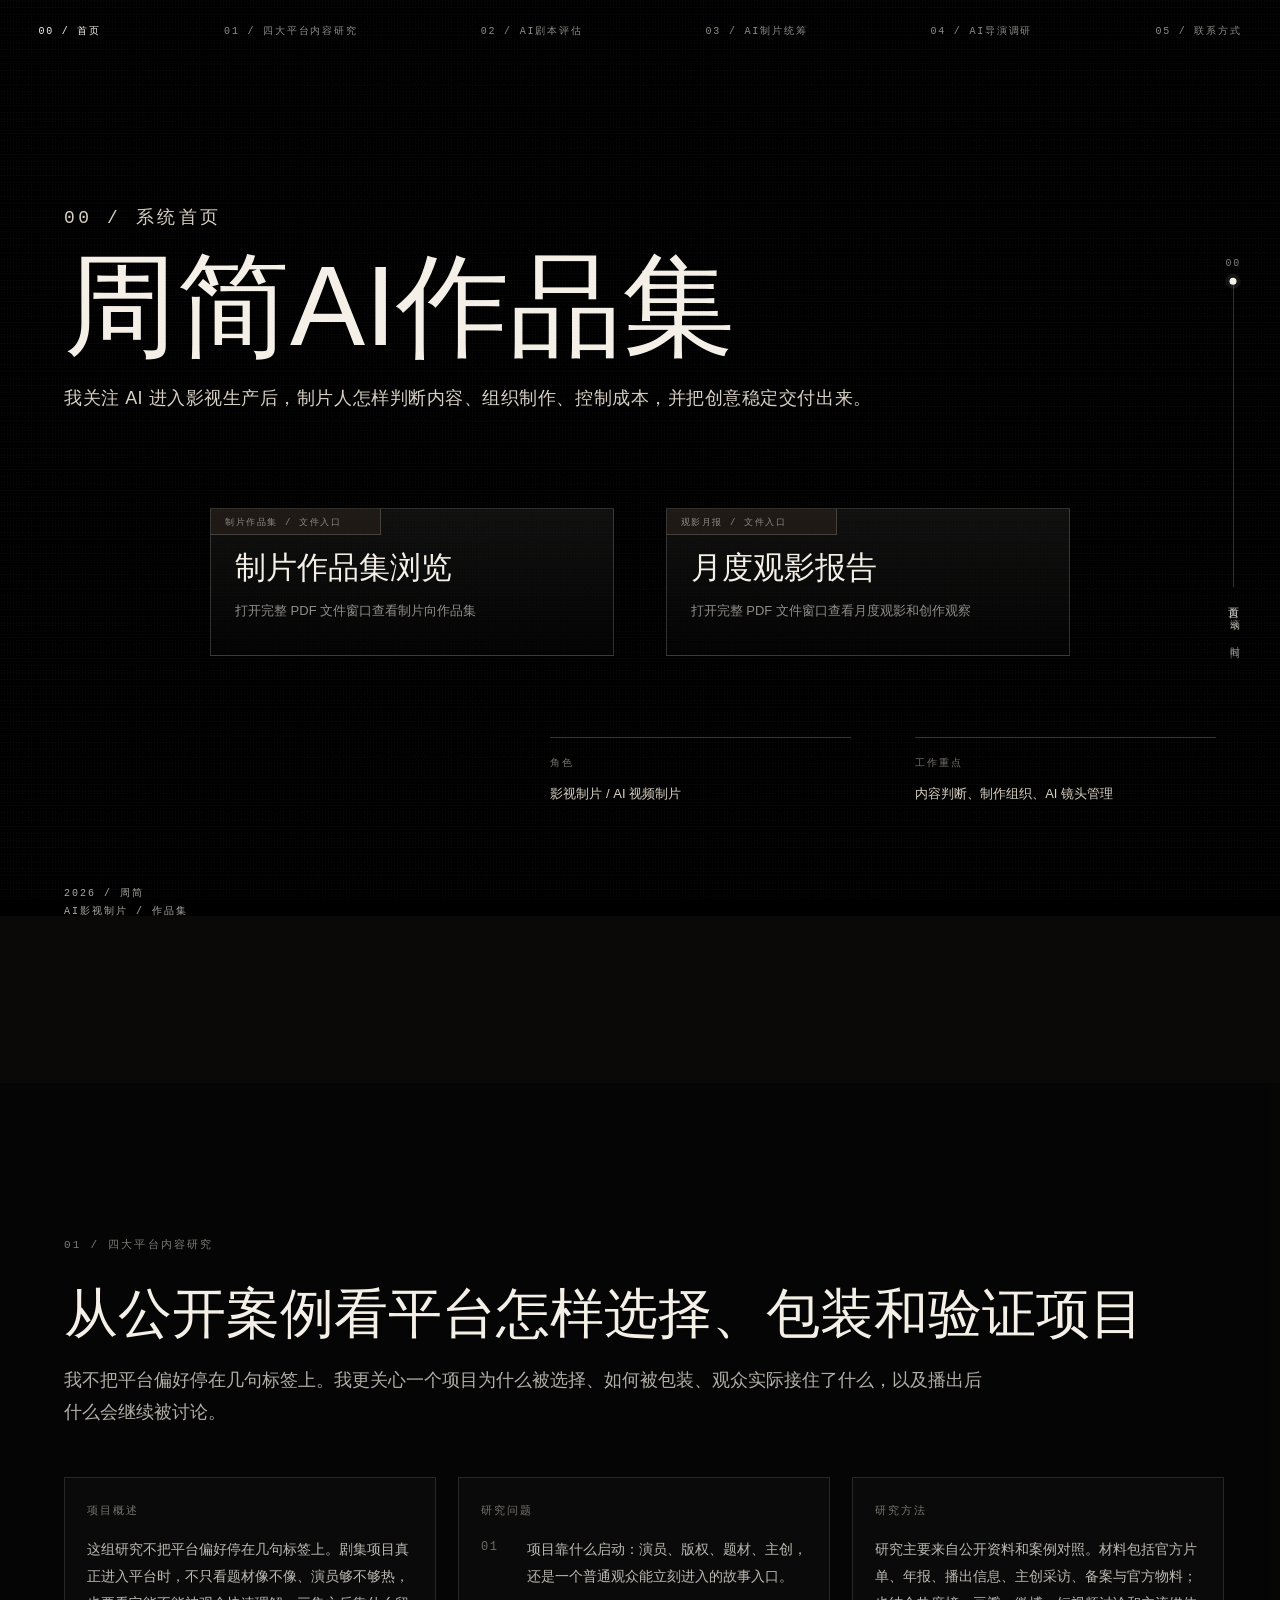
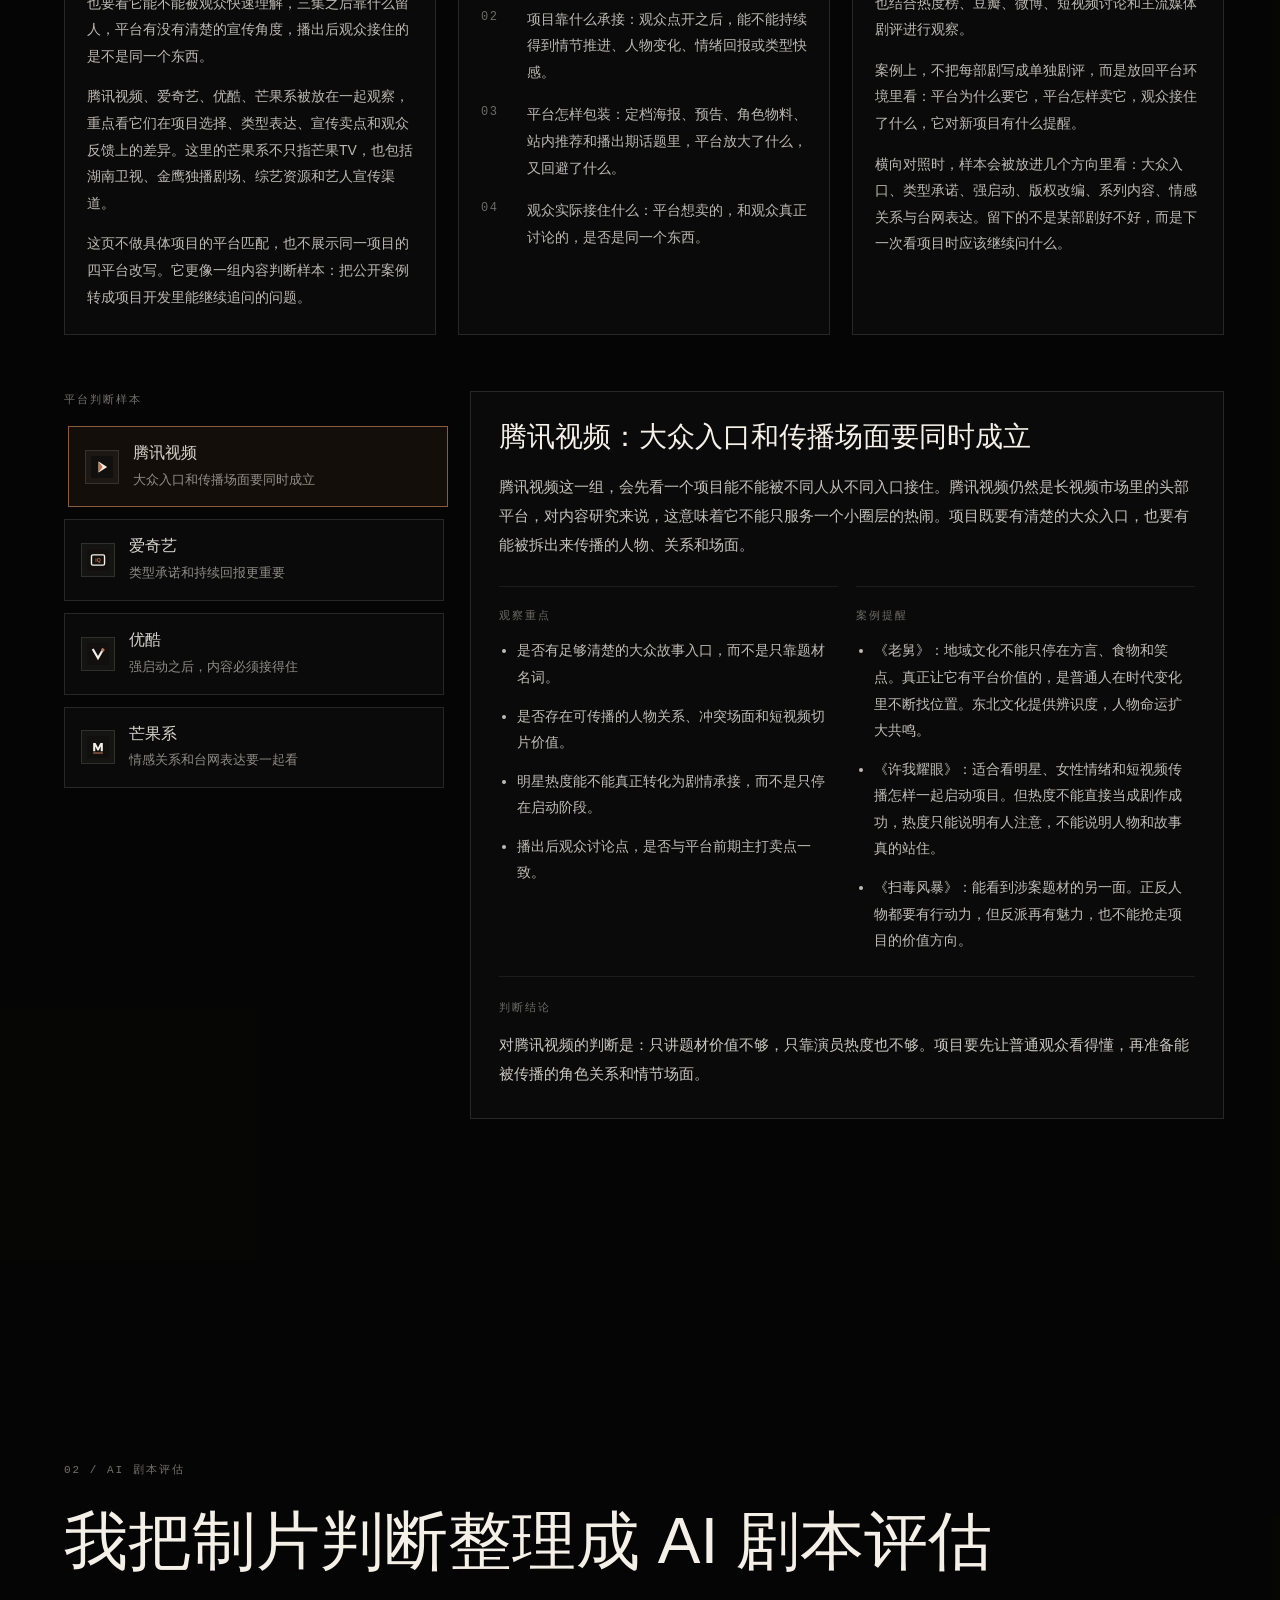
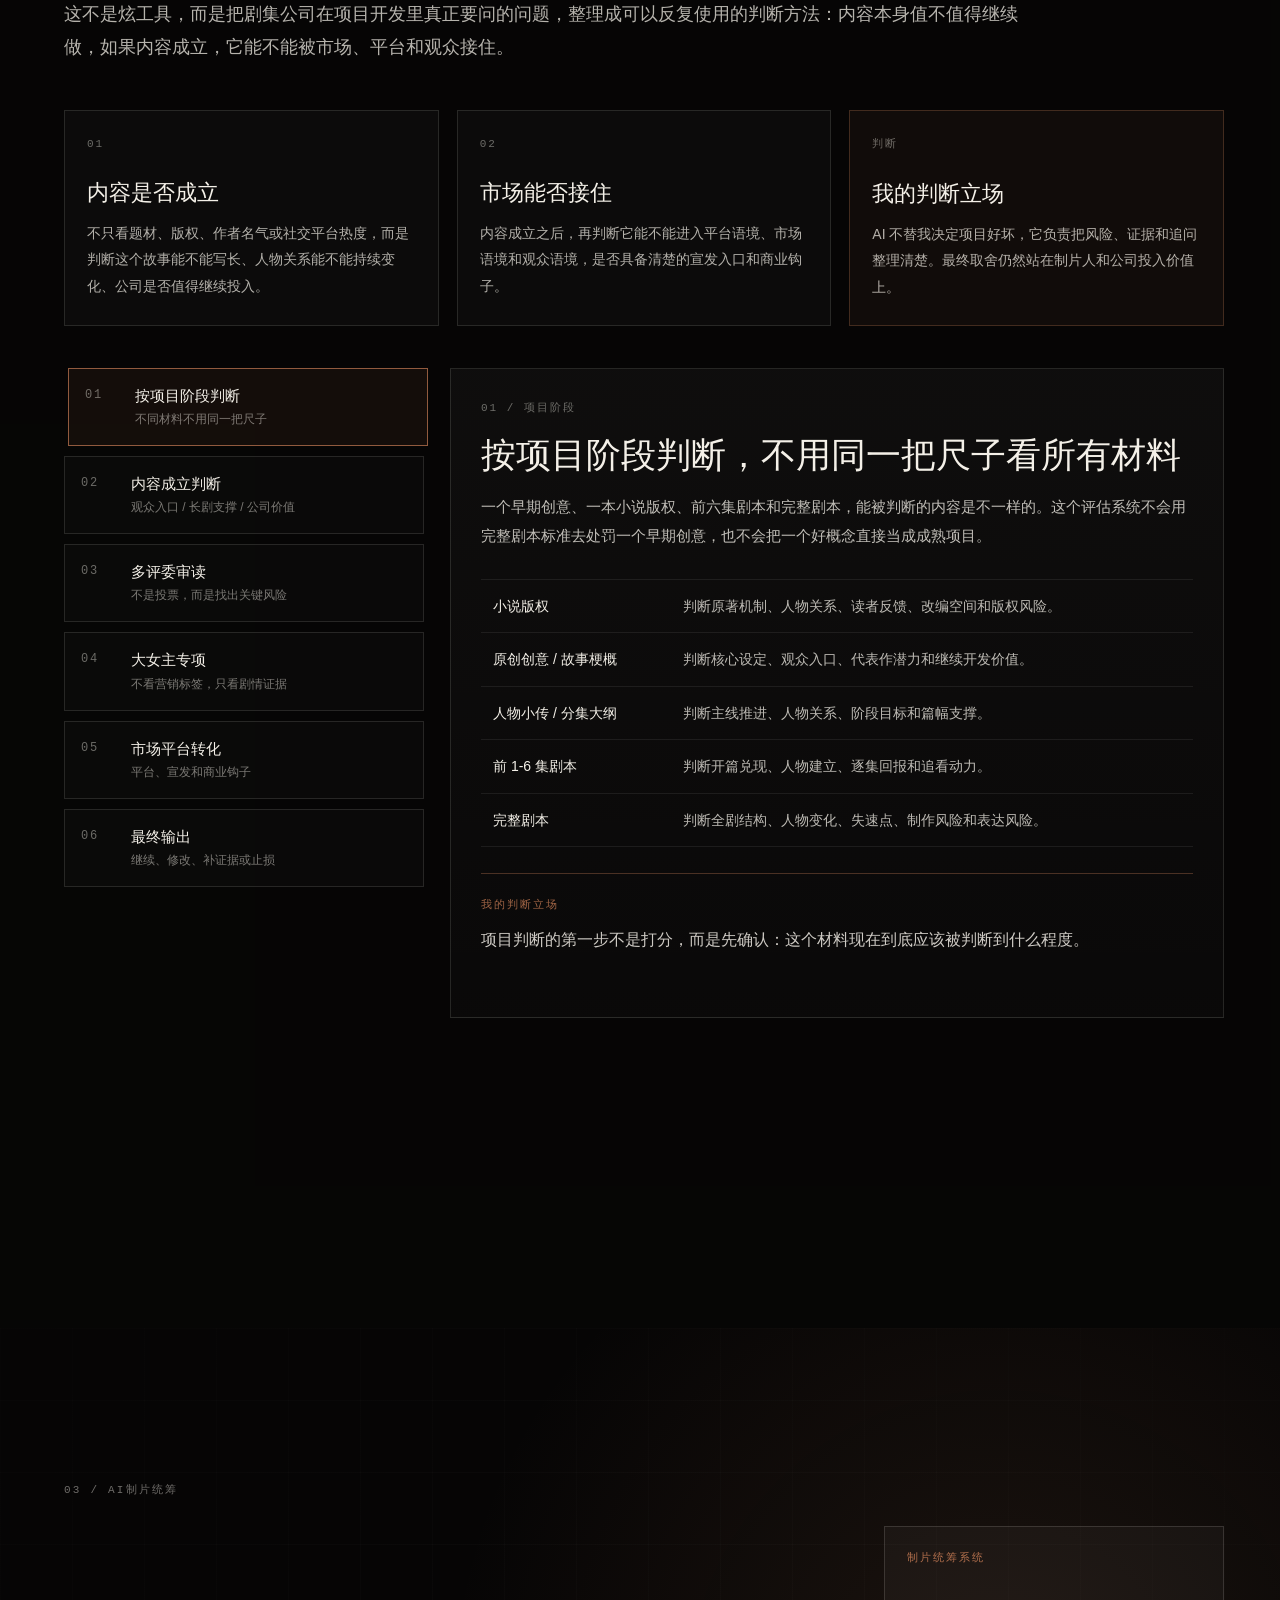
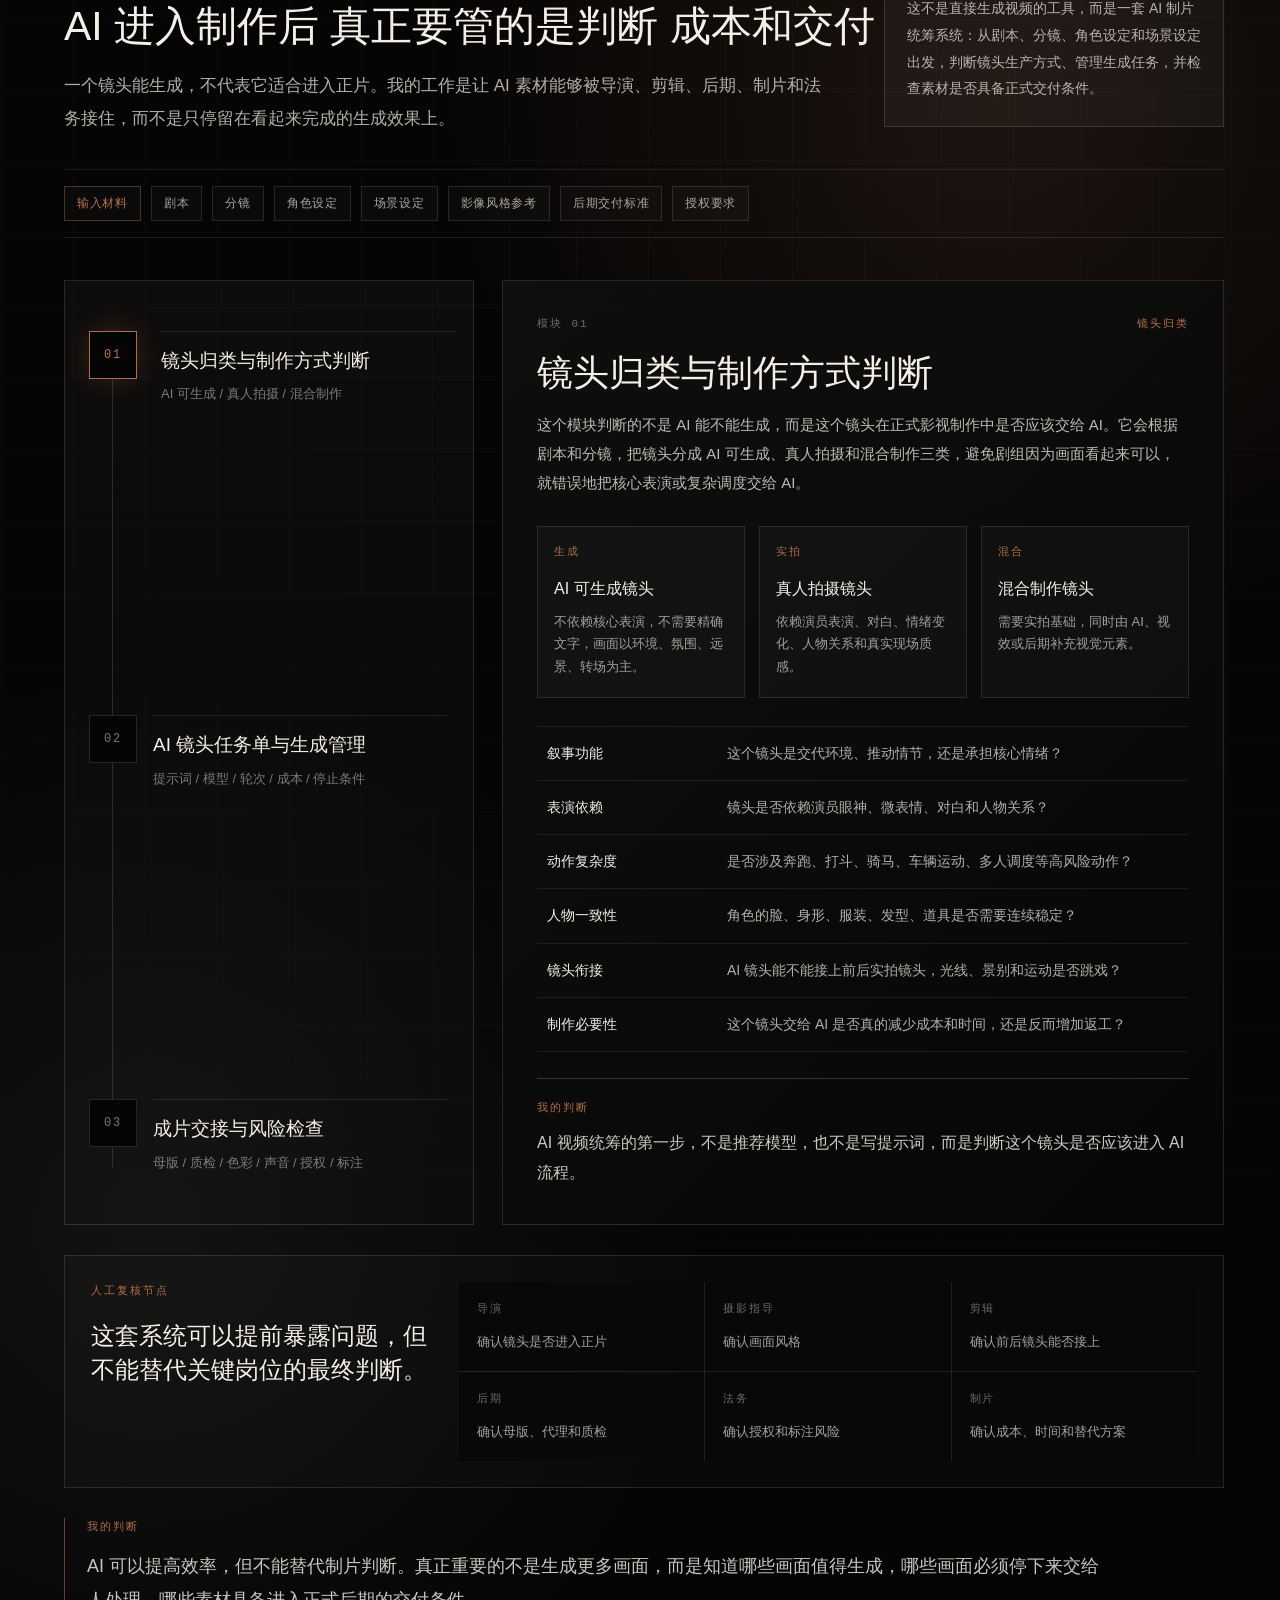
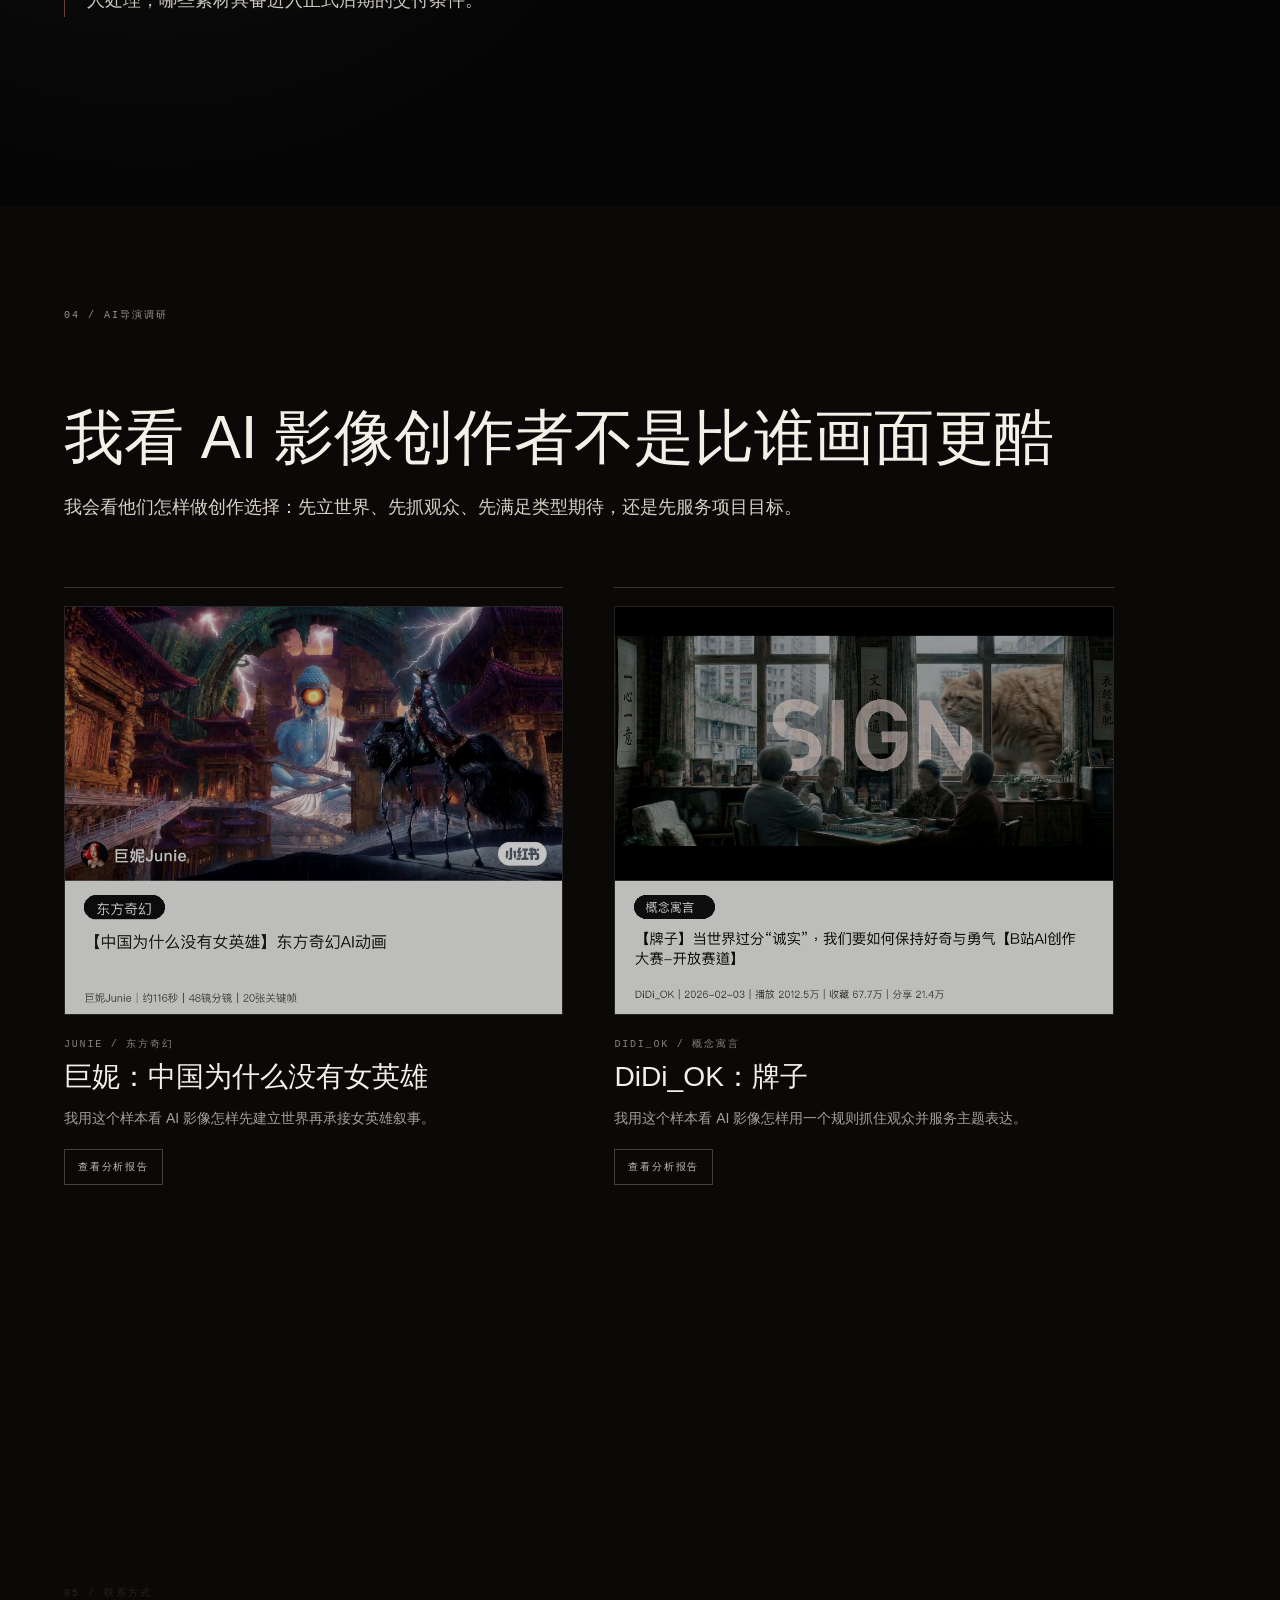
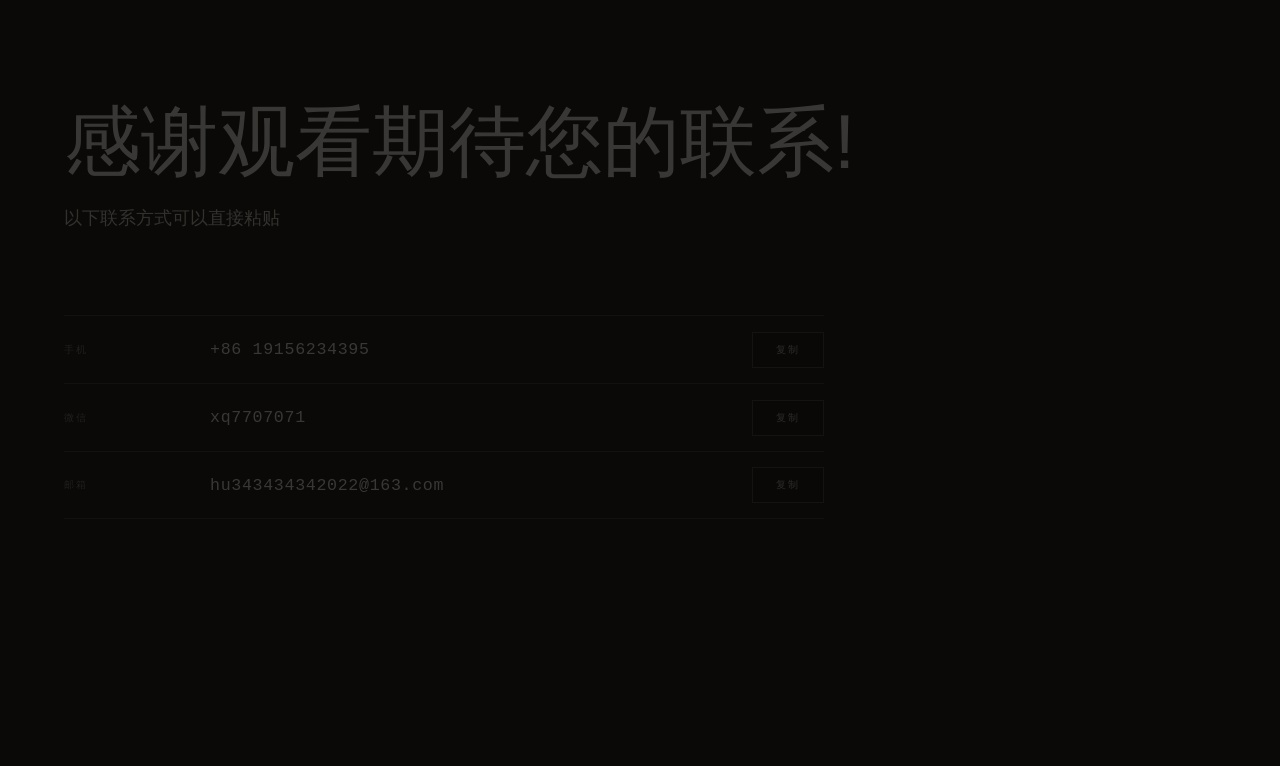
==== commit 13af7caa: "Add files via upload update portfolio final version" ====
--- a/index.html
+++ b/index.html
@@ -8,7 +8,7 @@
       name="description"
       content="周简的影视制片与 AI 制片方向网页作品集首页。"
     />
-    <link rel="stylesheet" href="./styles.css?v=20260703-sound-system1" />
+    <link rel="stylesheet" href="./styles.css?v=20260704-no-sound1" />
   </head>
   <body class="cinematic-production-home startup-pending">
     <div class="video-fallback" aria-hidden="true"></div>
@@ -49,36 +49,6 @@
       </span>
       <span class="progress-section">首页</span>
       <span class="progress-label">滚动 / 时间</span>
-    </aside>
-
-    <audio id="intro-music" src="./assets/intro-music.ogg?v=20260703-music2" preload="metadata"></audio>
-    <aside class="sound-system" aria-label="声音系统">
-      <div class="sound-system__controls">
-        <button class="music-control" type="button" aria-pressed="false" aria-label="打开背景音乐">
-          <span class="music-control__copy">
-            <span class="music-control__status">声音系统</span>
-            <span class="music-control__track">当前播放：Walking in a Dream</span>
-            <span class="music-control__state">状态：未开启</span>
-          </span>
-          <span class="audio-wave" aria-hidden="true">
-            <span></span>
-            <span></span>
-            <span></span>
-            <span></span>
-          </span>
-          <span class="music-control__switch" aria-hidden="true">
-            <span class="music-control__label">off</span>
-            <span class="music-control__knob"></span>
-          </span>
-        </button>
-
-      </div>
-
-      <div class="sound-shortcuts">
-        空格：开启 / 暂停背景音乐<br />
-        M：静音 / 取消静音<br />
-        Esc：关闭文件预览窗口
-      </div>
     </aside>
 
     <div class="file-loader" hidden aria-live="polite">
@@ -528,6 +498,6 @@
       </section>
     </main>
 
-    <script src="./script.js?v=20260703-sound-system1"></script>
+    <script src="./script.js?v=20260704-no-sound1"></script>
   </body>
 </html>
--- a/styles.css
+++ b/styles.css
@@ -291,338 +291,6 @@
   text-transform: none;
 }
 
-.sound-system {
-  position: fixed;
-  z-index: 11;
-  left: clamp(20px, 3vw, 42px);
-  bottom: clamp(18px, 3vh, 28px);
-  width: min(430px, calc(100vw - 40px));
-  color: rgba(244, 240, 232, 0.72);
-  font-family: var(--mono);
-  font-size: 9px;
-  letter-spacing: 0.1em;
-}
-
-.sound-consent {
-  width: min(330px, 100%);
-  margin-bottom: 12px;
-  border: 1px solid rgba(244, 240, 232, 0.18);
-  background:
-    linear-gradient(180deg, rgba(244, 240, 232, 0.055), rgba(0, 0, 0, 0.2)),
-    rgba(5, 5, 5, 0.68);
-  padding: 14px;
-  backdrop-filter: blur(12px);
-  transition:
-    opacity 220ms ease,
-    transform 220ms ease,
-    visibility 220ms ease;
-}
-
-.sound-consent.is-hidden {
-  opacity: 0;
-  visibility: hidden;
-  transform: translateY(8px);
-  pointer-events: none;
-}
-
-.sound-consent p {
-  margin: 0 0 6px;
-  color: var(--cold-white);
-  font-family: var(--sans);
-  font-size: 14px;
-  letter-spacing: 0;
-}
-
-.sound-consent span {
-  display: block;
-  color: rgba(244, 240, 232, 0.58);
-  font-family: var(--sans);
-  font-size: 12px;
-  letter-spacing: 0;
-  line-height: 1.6;
-}
-
-.sound-consent__actions {
-  display: flex;
-  gap: 8px;
-  margin-top: 12px;
-}
-
-.sound-consent__actions button {
-  min-height: 32px;
-  border: 1px solid rgba(244, 240, 232, 0.2);
-  border-radius: 0;
-  background: rgba(0, 0, 0, 0.24);
-  color: rgba(244, 240, 232, 0.74);
-  cursor: pointer;
-  font-family: var(--sans);
-  font-size: 12px;
-  letter-spacing: 0;
-  transition:
-    color 180ms ease,
-    border-color 180ms ease,
-    background 180ms ease,
-    transform 180ms ease;
-}
-
-.sound-consent__actions button {
-  padding: 0 12px;
-}
-
-.sound-consent__actions button:hover,
-.sound-consent__actions button:focus-visible {
-  color: var(--cold-white);
-  border-color: rgba(244, 240, 232, 0.44);
-  background: rgba(58, 23, 21, 0.24);
-  outline: none;
-}
-
-.sound-system__controls {
-  display: inline-flex;
-  align-items: center;
-  gap: 10px;
-}
-
-.music-control {
-  display: inline-flex;
-  align-items: center;
-  gap: 12px;
-  min-height: 54px;
-  padding: 8px 8px 8px 13px;
-  color: rgba(244, 240, 232, 0.72);
-  border: 1px solid rgba(244, 240, 232, 0.18);
-  border-radius: 0;
-  background:
-    linear-gradient(180deg, rgba(244, 240, 232, 0.045), rgba(0, 0, 0, 0.16)),
-    rgba(5, 5, 5, 0.58);
-  cursor: pointer;
-  font: inherit;
-  backdrop-filter: blur(10px);
-  transition:
-    border-color 180ms ease,
-    color 180ms ease,
-    transform 180ms ease,
-    background 180ms ease;
-}
-
-.music-control:hover,
-.music-control:focus-visible,
-.music-control.is-playing {
-  color: var(--cold-white);
-  border-color: rgba(244, 240, 232, 0.4);
-  background:
-    linear-gradient(180deg, rgba(244, 240, 232, 0.07), rgba(58, 23, 21, 0.13)),
-    rgba(5, 5, 5, 0.66);
-  transform: translateY(-2px);
-}
-
-.music-control:disabled {
-  cursor: not-allowed;
-  opacity: 0.42;
-  transform: none;
-}
-
-.music-control__copy {
-  display: grid;
-  gap: 3px;
-  text-align: left;
-}
-
-.music-control__status {
-  color: rgba(194, 121, 83, 0.9);
-}
-
-.music-control__track {
-  max-width: 178px;
-  overflow: hidden;
-  color: rgba(244, 240, 232, 0.66);
-  letter-spacing: 0.04em;
-  text-overflow: ellipsis;
-  white-space: nowrap;
-}
-
-.music-control__state {
-  color: rgba(244, 240, 232, 0.44);
-  font-family: var(--sans);
-  font-size: 11px;
-  letter-spacing: 0;
-}
-
-.audio-wave {
-  width: 28px;
-  height: 18px;
-  display: inline-flex;
-  align-items: center;
-  justify-content: center;
-  gap: 3px;
-  opacity: 0.42;
-}
-
-.audio-wave span {
-  width: 1px;
-  height: 6px;
-  background: rgba(244, 240, 232, 0.48);
-  transform-origin: center;
-}
-
-.sound-playing .audio-wave span {
-  animation: audioWave 900ms ease-in-out infinite;
-}
-
-.sound-playing .audio-wave span:nth-child(2) {
-  animation-delay: 120ms;
-}
-
-.sound-playing .audio-wave span:nth-child(3) {
-  animation-delay: 240ms;
-}
-
-.sound-playing .audio-wave span:nth-child(4) {
-  animation-delay: 360ms;
-}
-
-@keyframes audioWave {
-  0%,
-  100% {
-    transform: scaleY(0.65);
-  }
-
-  50% {
-    transform: scaleY(1.8);
-  }
-}
-
-.music-control__switch {
-  position: relative;
-  width: 46px;
-  height: 22px;
-  flex: 0 0 auto;
-  display: inline-flex;
-  align-items: center;
-  justify-content: flex-end;
-  padding-inline: 6px;
-  color: rgba(244, 240, 232, 0.54);
-  border: 1px solid rgba(244, 240, 232, 0.22);
-  background: rgba(0, 0, 0, 0.34);
-}
-
-.music-control__label {
-  position: relative;
-  z-index: 1;
-  color: inherit;
-  font-size: 8px;
-  letter-spacing: 0.12em;
-  text-transform: lowercase;
-  white-space: nowrap;
-}
-
-.music-control__knob {
-  position: absolute;
-  left: 4px;
-  top: 50%;
-  width: 8px;
-  height: 8px;
-  content: "";
-  border-radius: 999px;
-  background: rgba(244, 240, 232, 0.42);
-  transform: translateY(-50%);
-  transition:
-    left 180ms ease,
-    background 180ms ease,
-    box-shadow 180ms ease;
-}
-
-.music-control.is-playing .music-control__switch {
-  justify-content: flex-start;
-  color: var(--cold-white);
-  border-color: rgba(194, 121, 83, 0.62);
-  background: rgba(58, 23, 21, 0.34);
-}
-
-.music-control.is-playing .music-control__knob {
-  left: 32px;
-  background: rgba(194, 121, 83, 0.94);
-  box-shadow: 0 0 0 5px rgba(194, 121, 83, 0.08);
-}
-
-.sound-shortcuts {
-  position: absolute;
-  left: 0;
-  bottom: calc(100% + 10px);
-  width: min(330px, 100%);
-  border: 1px solid rgba(244, 240, 232, 0.14);
-  background: rgba(5, 5, 5, 0.72);
-  padding: 10px 12px;
-  color: rgba(244, 240, 232, 0.56);
-  font-family: var(--sans);
-  font-size: 11px;
-  letter-spacing: 0;
-  line-height: 1.8;
-  opacity: 0;
-  transform: translateY(8px);
-  pointer-events: none;
-  transition:
-    opacity 180ms ease,
-    transform 180ms ease;
-}
-
-.sound-system:hover .sound-shortcuts,
-.sound-system:focus-within .sound-shortcuts {
-  opacity: 1;
-  transform: translateY(0);
-}
-
-.sound-playing .folder-window {
-  animation: fileBreath 2800ms ease-in-out infinite;
-}
-
-.sound-playing .progress-dot {
-  animation: timeDotPulse 1800ms ease-in-out infinite;
-}
-
-.sound-playing .film-overlay::after {
-  position: absolute;
-  inset: -8vh -8vw;
-  content: "";
-  background: radial-gradient(circle at 50% 50%, transparent 34%, rgba(0, 0, 0, 0.24) 78%);
-  animation: vignetteBreath 3200ms ease-in-out infinite;
-}
-
-@keyframes fileBreath {
-  0%,
-  100% {
-    border-color: rgba(244, 240, 232, 0.18);
-  }
-
-  50% {
-    border-color: rgba(244, 240, 232, 0.3);
-  }
-}
-
-@keyframes timeDotPulse {
-  0%,
-  100% {
-    opacity: 0.72;
-    box-shadow: 0 0 0 4px rgba(244, 240, 232, 0.08);
-  }
-
-  50% {
-    opacity: 1;
-    box-shadow: 0 0 0 6px rgba(244, 240, 232, 0.12);
-  }
-}
-
-@keyframes vignetteBreath {
-  0%,
-  100% {
-    opacity: 0.08;
-  }
-
-  50% {
-    opacity: 0.2;
-  }
-}
-
 .topline,
 .hero-files,
 .scene-summary,
@@ -2469,31 +2137,6 @@
     display: none;
   }
 
-  .music-control {
-    min-height: 44px;
-    padding-inline: 10px;
-    font-size: 9px;
-  }
-
-  .sound-system {
-    left: 18px;
-    right: 18px;
-    bottom: 16px;
-    width: auto;
-  }
-
-  .sound-system__controls {
-    align-items: stretch;
-    flex-direction: column;
-  }
-
-  .music-control {
-    justify-content: space-between;
-  }
-
-  .sound-shortcuts {
-    display: none;
-  }
 
   .file-modal {
     padding: 14px;
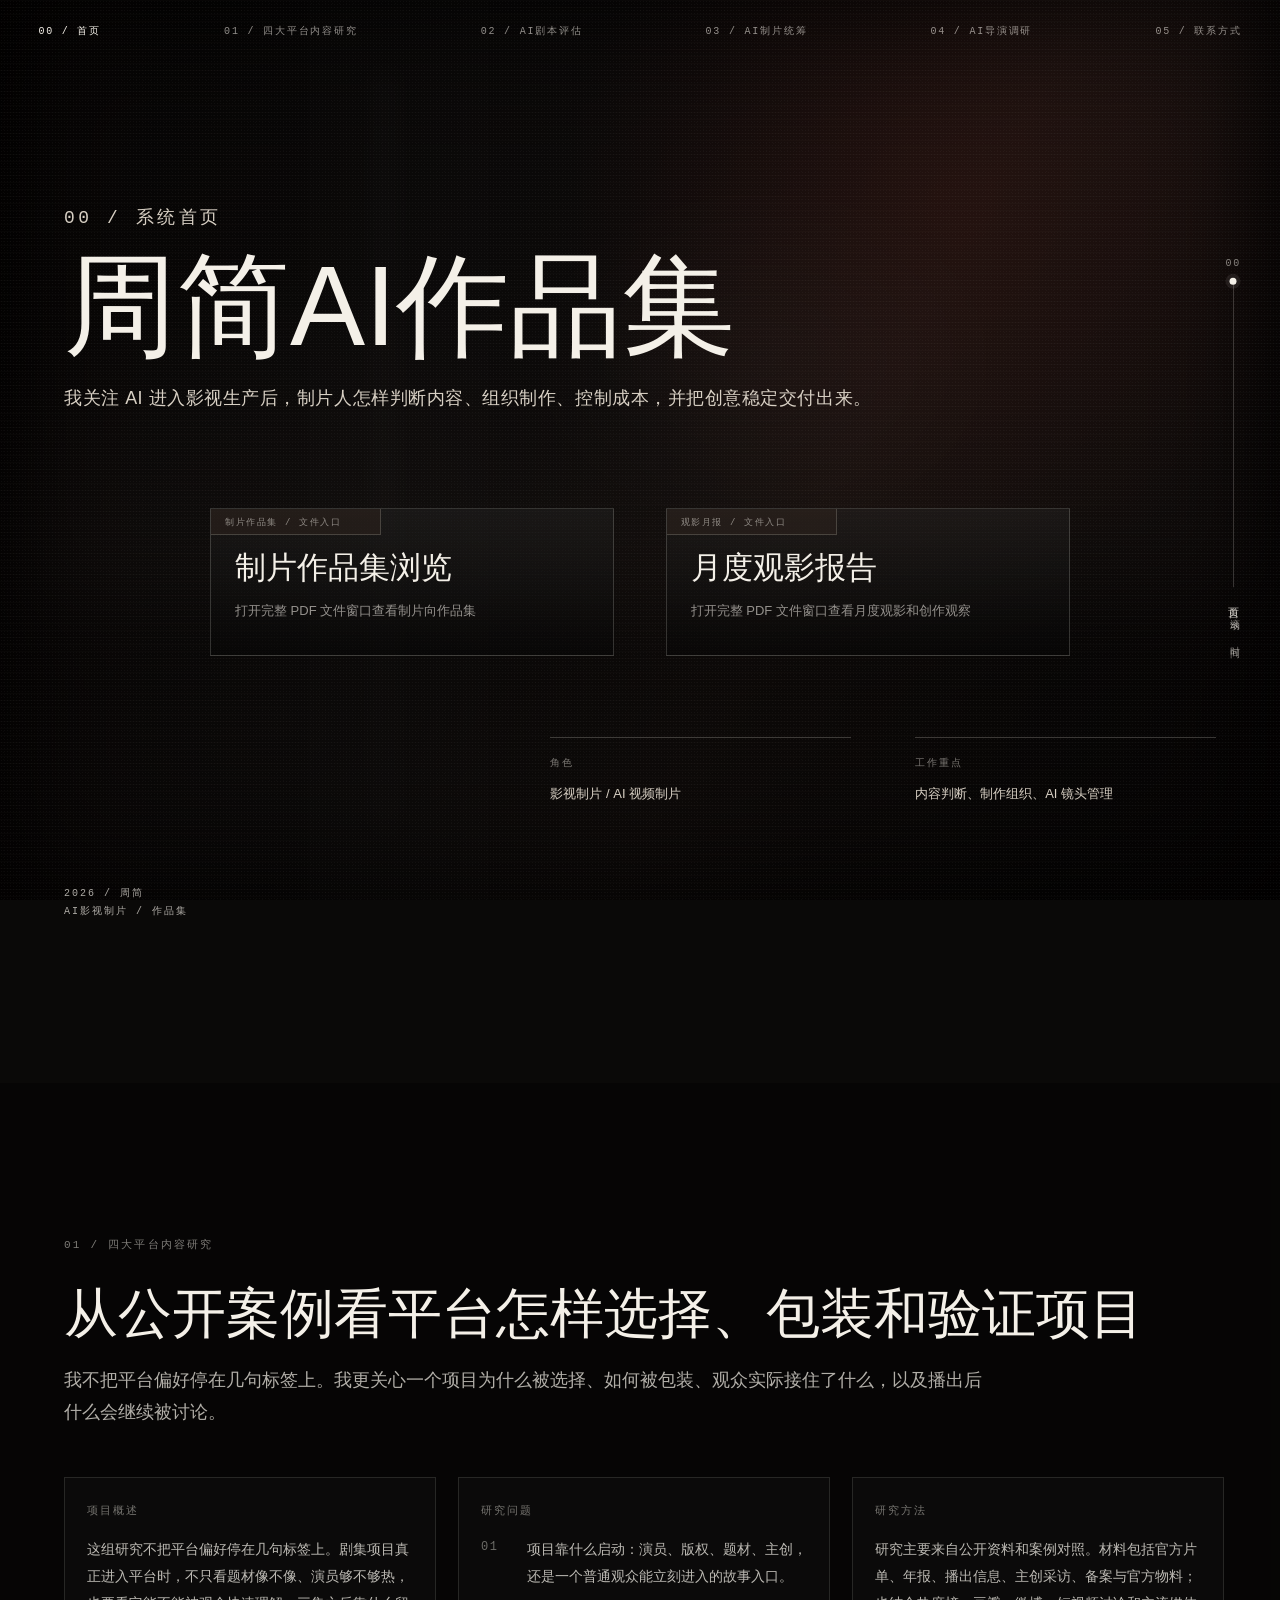
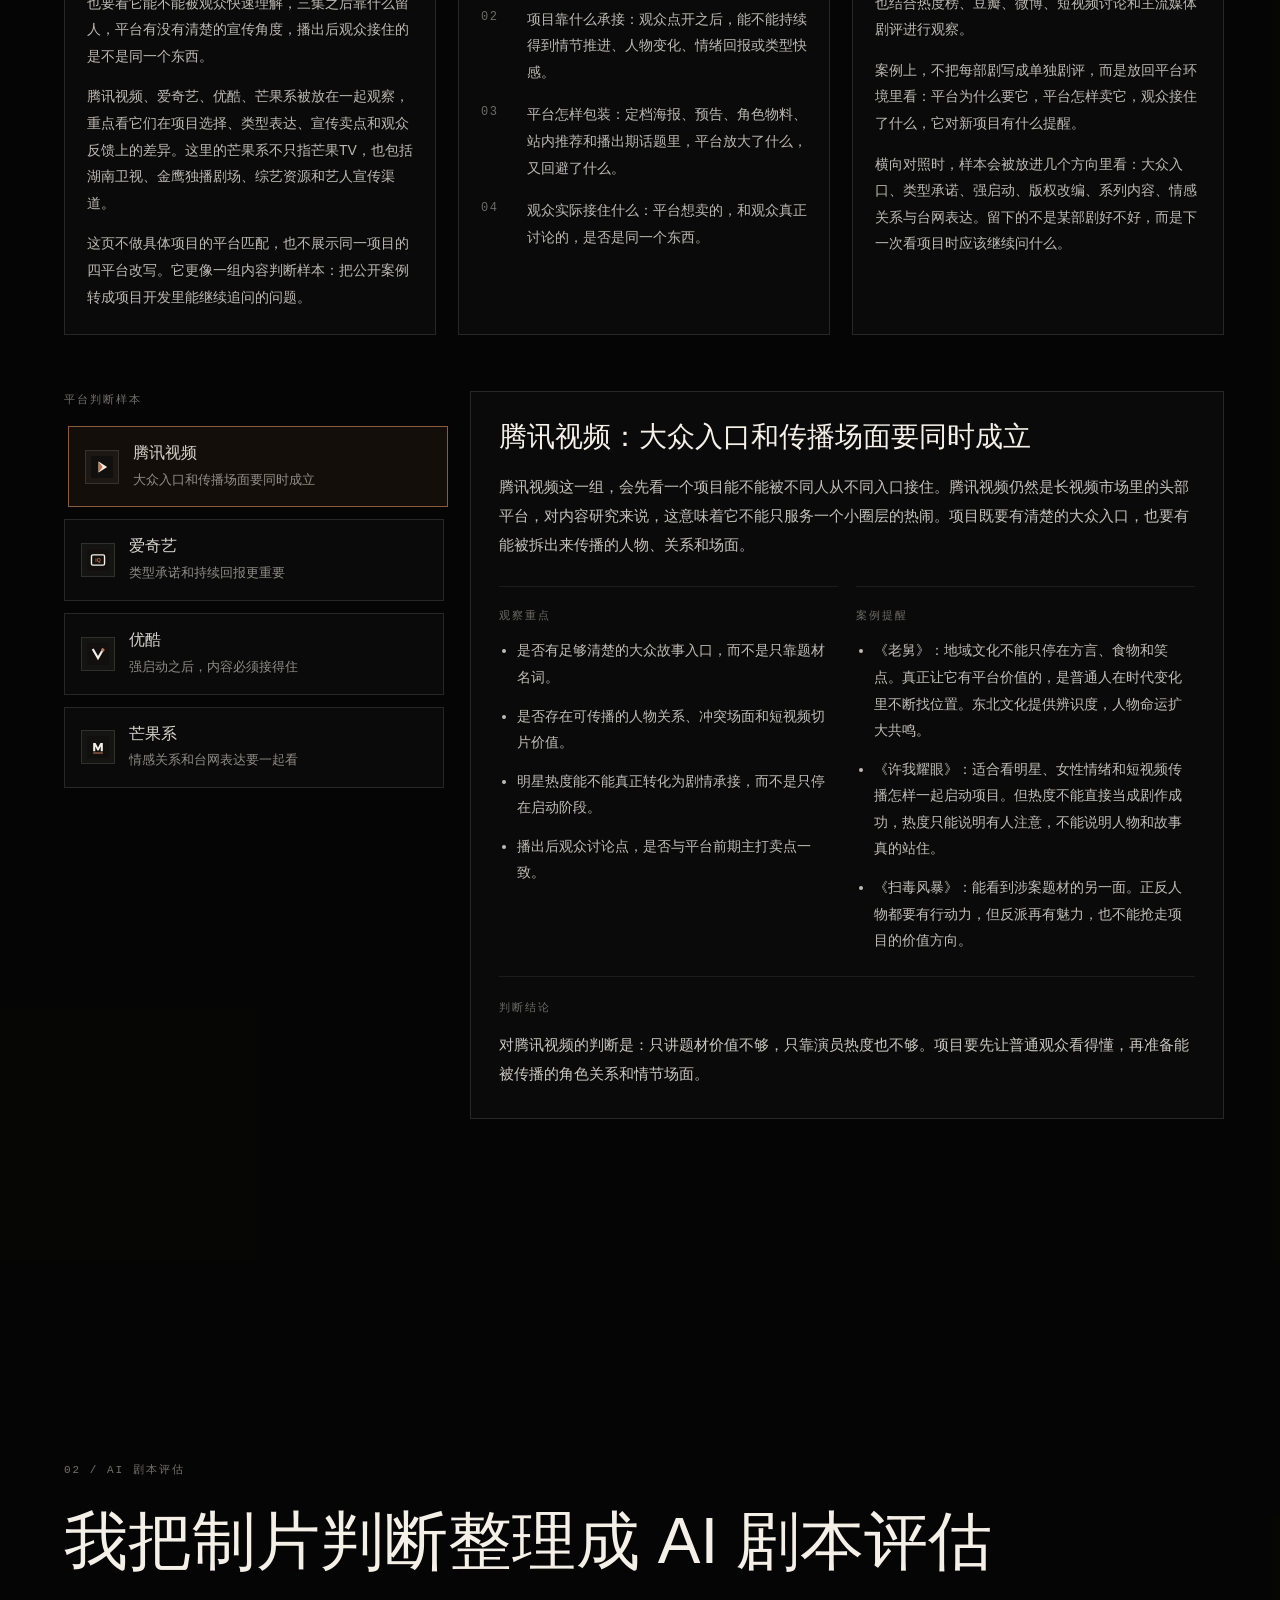
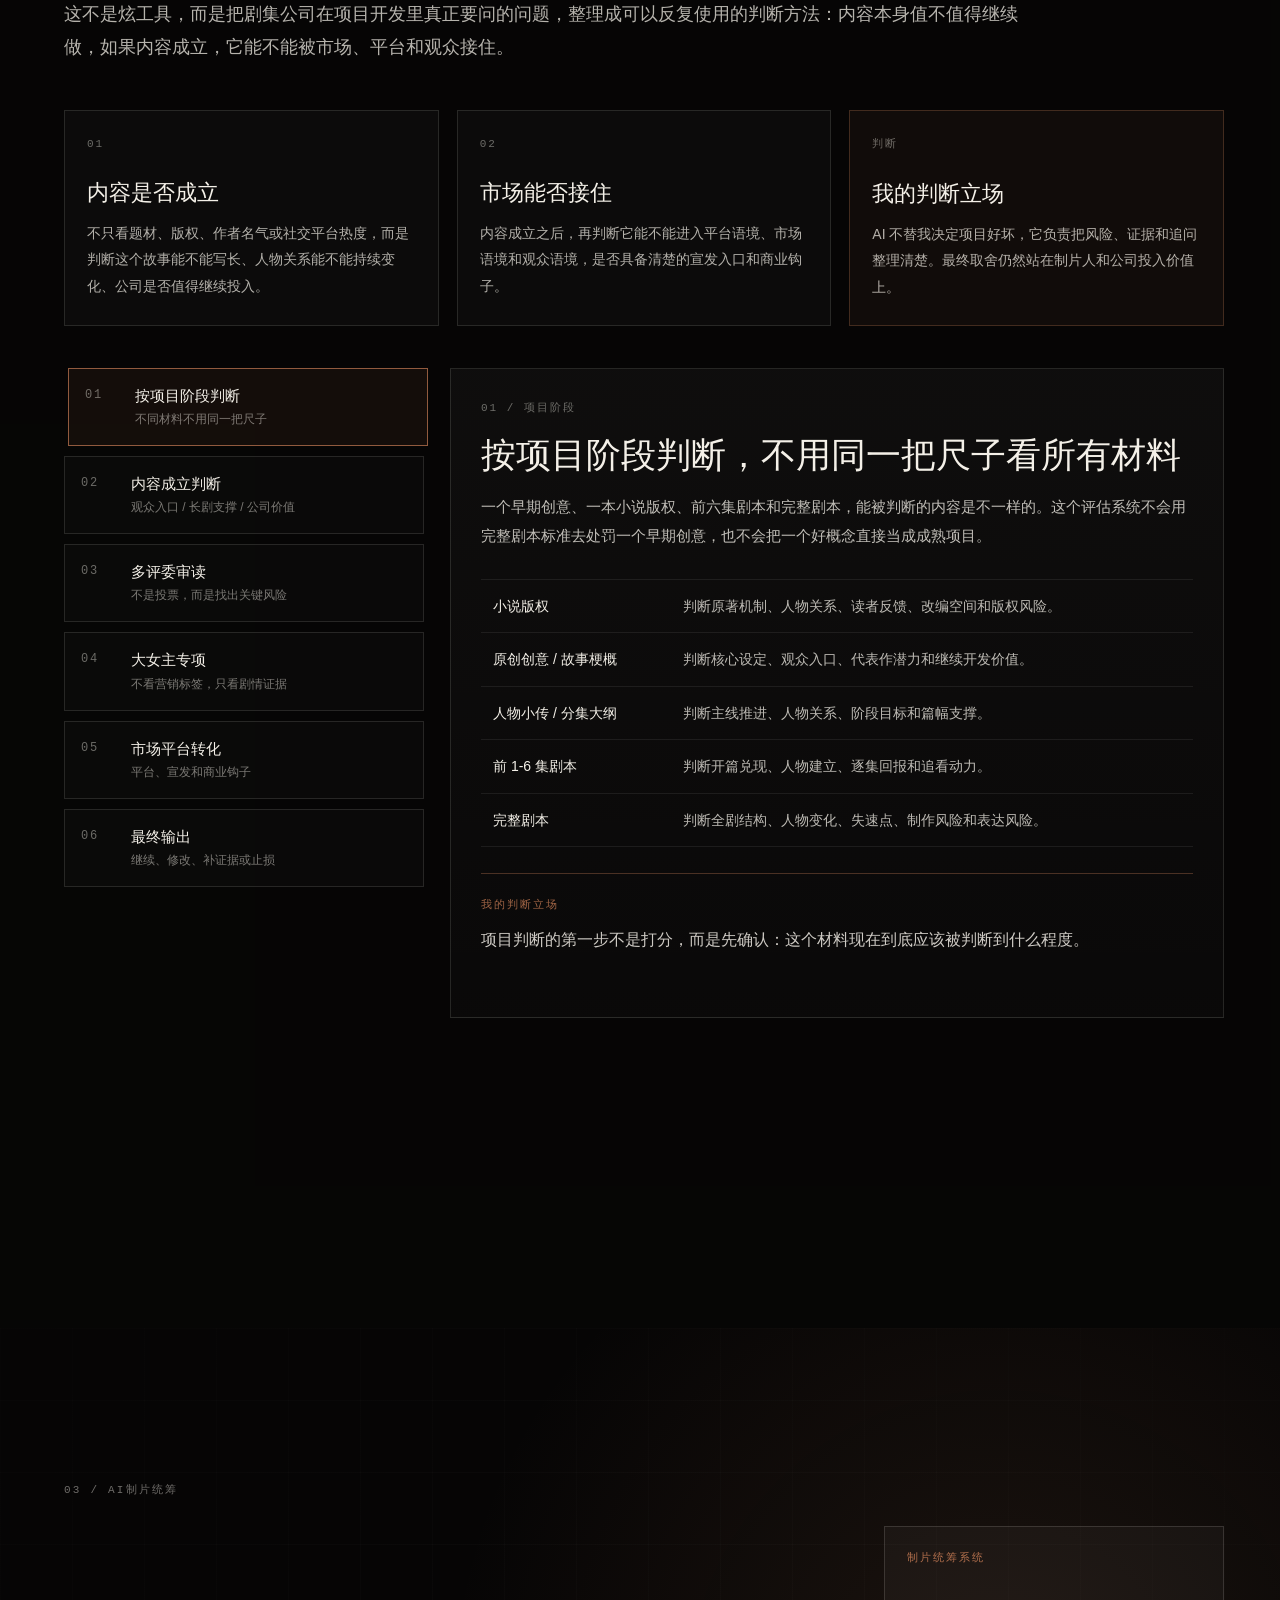
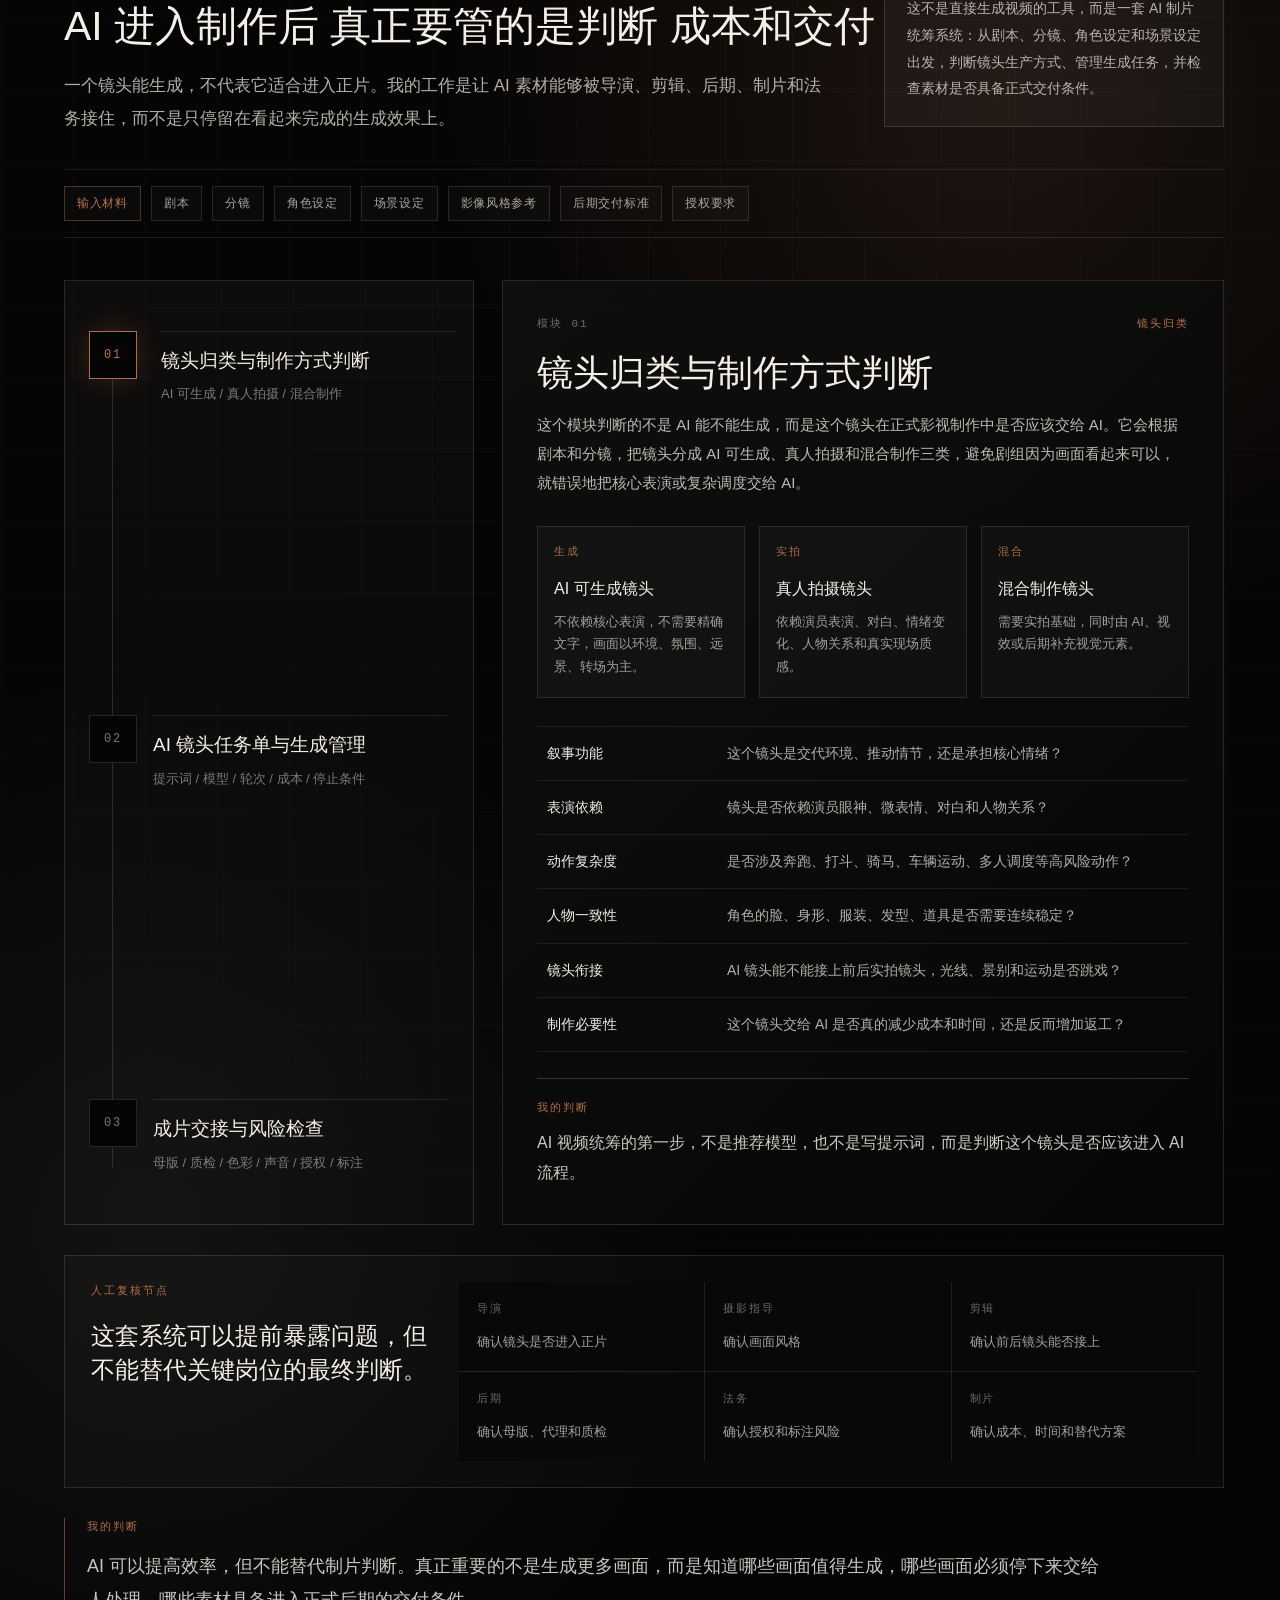
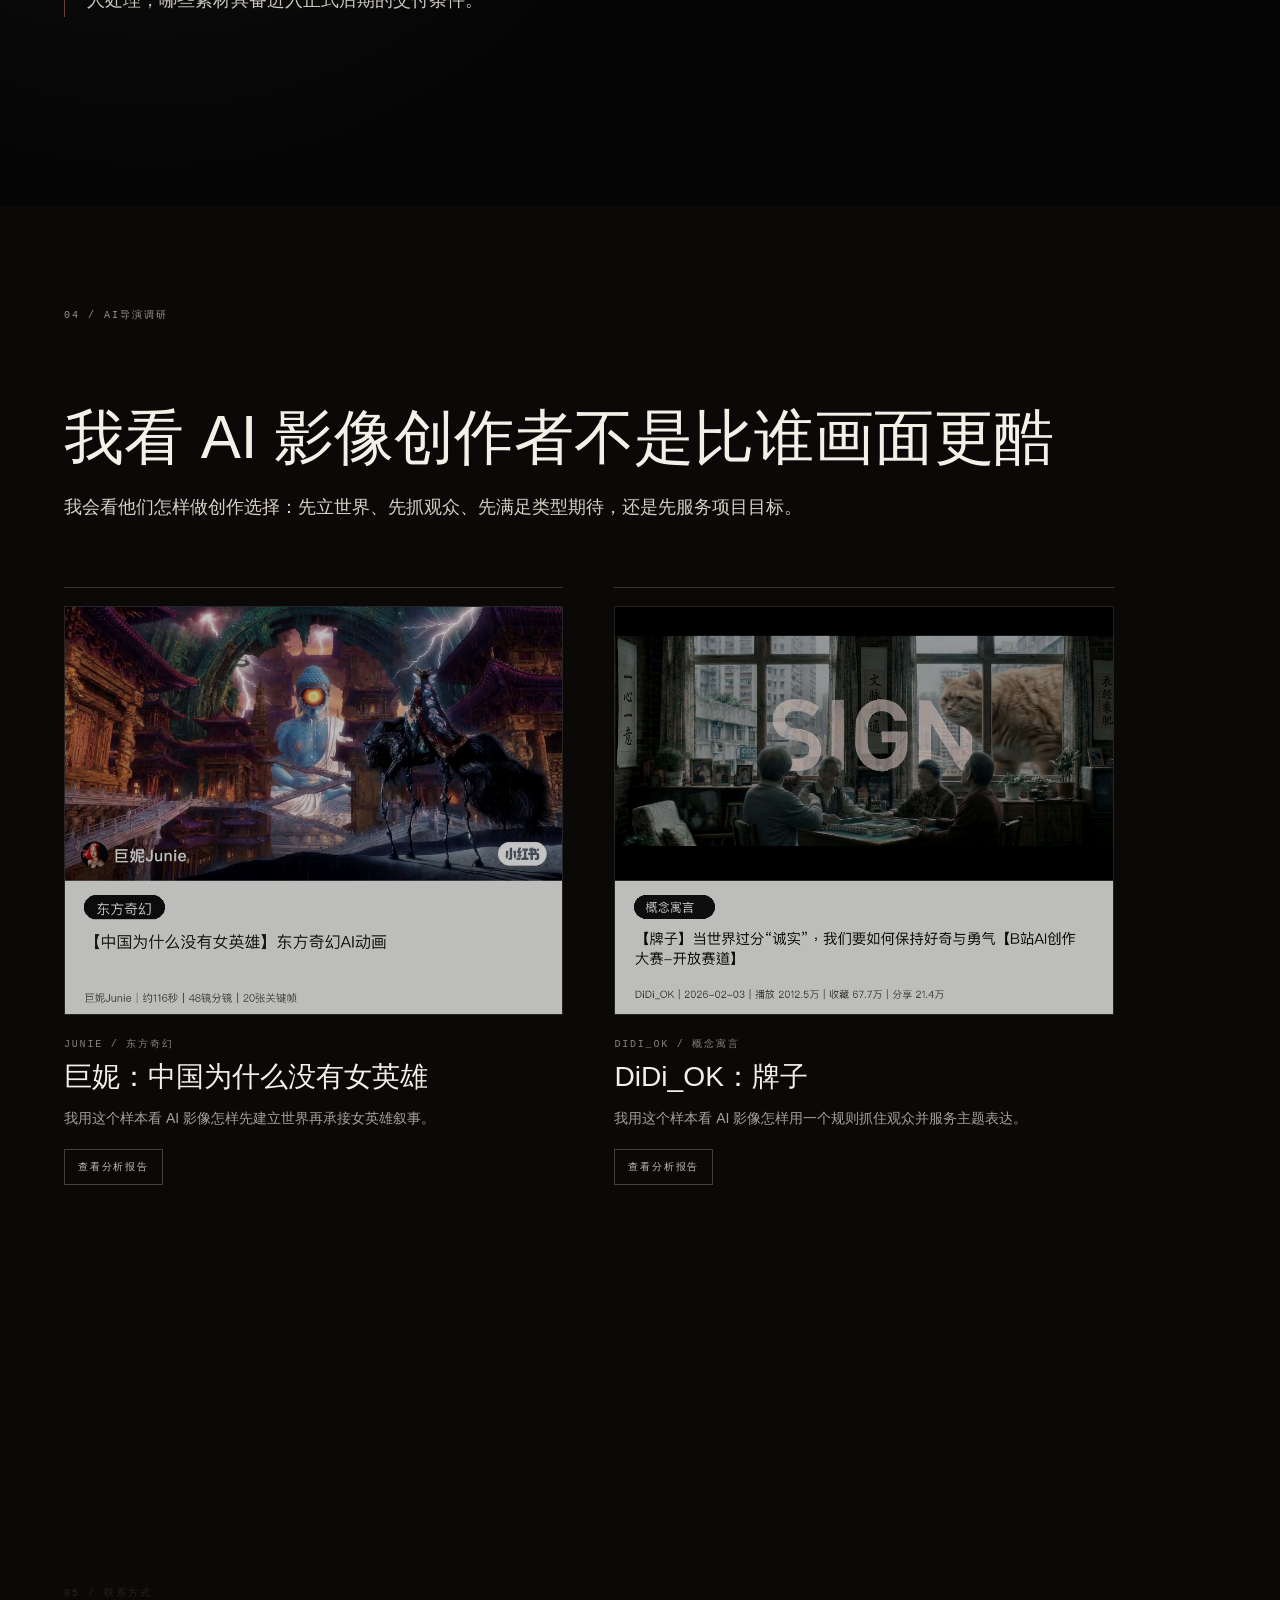
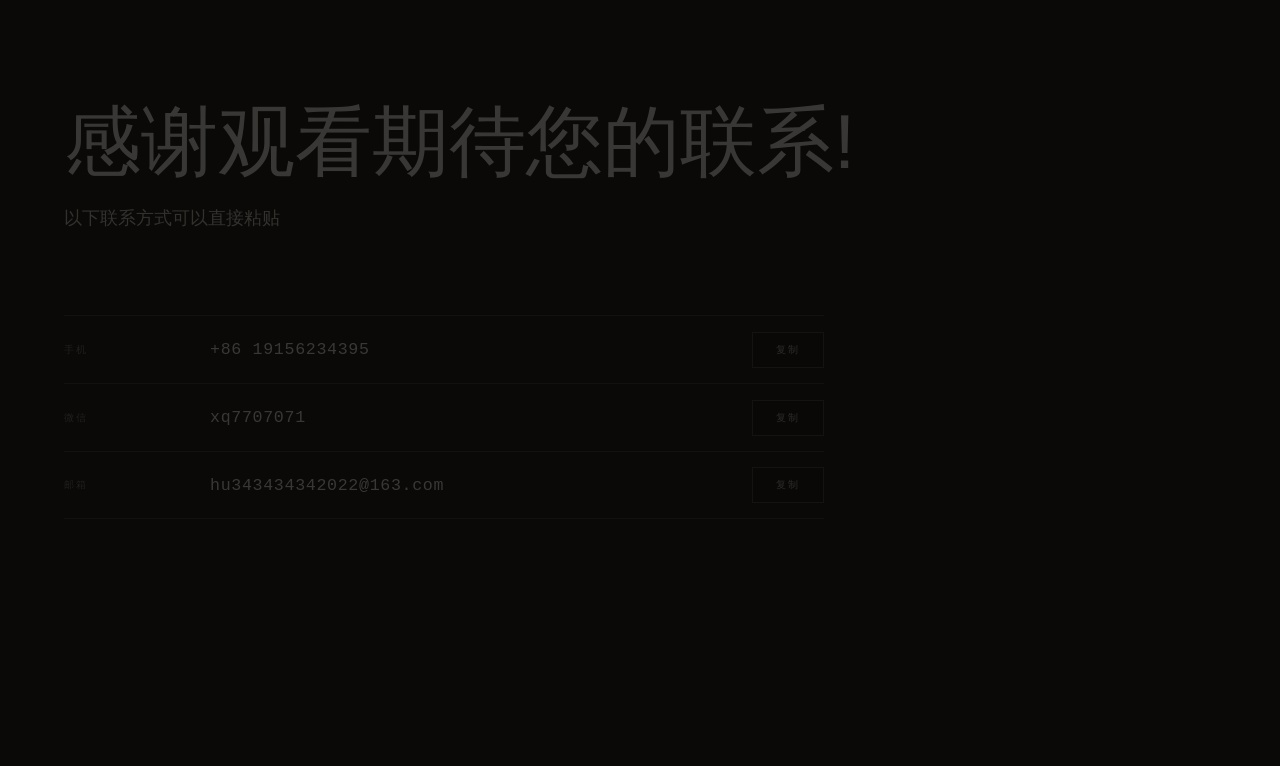
==== commit b4a4e0c4: "Add files via upload sync final clean version" ====
--- a/index.html
+++ b/index.html
@@ -15,7 +15,7 @@
     <video
       class="scroll-video"
       src="./assets/hero-scroll.mp4?v=20260703-video3"
-      preload="auto"
+      preload="metadata"
       muted
       playsinline
       aria-label="夜间片场滚动视频背景"
@@ -65,7 +65,12 @@
           <h2 id="file-modal-title">文件标题</h2>
         </div>
         <div class="file-modal__preview">
-          <iframe title="PDF 预览区域"></iframe>
+          <div class="file-modal__notice">
+            <span>文件较大</span>
+            <p>大陆网络下直接预览可能较慢。建议优先使用新窗口打开或下载文件。</p>
+            <button class="file-modal__load" type="button">在此预览</button>
+          </div>
+          <iframe title="PDF 预览区域" loading="lazy"></iframe>
         </div>
         <div class="file-modal__actions">
           <a class="file-modal__download" href="#" download>下载文件</a>
--- a/styles.css
+++ b/styles.css
@@ -75,9 +75,16 @@
   height: calc(100vh + 16px);
   object-fit: cover;
   background: var(--black);
+  opacity: 0;
   filter: brightness(0.56) contrast(1.08) saturate(0.72);
   transform: translate3d(var(--video-shift-x), var(--video-shift-y), 0);
-  transition: transform 240ms ease-out;
+  transition:
+    opacity 600ms ease,
+    transform 240ms ease-out;
+}
+
+.video-loaded .scroll-video {
+  opacity: 1;
 }
 
 .film-overlay {
@@ -391,15 +398,65 @@
 }
 
 .file-modal__preview {
+  position: relative;
+  display: grid;
+  place-items: center;
   min-height: 0;
   background: rgba(244, 240, 232, 0.04);
 }
 
 .file-modal__preview iframe {
+  display: none;
   width: 100%;
   height: 100%;
   border: 0;
   background: rgba(244, 240, 232, 0.08);
+}
+
+.file-modal.is-previewing .file-modal__preview {
+  display: block;
+}
+
+.file-modal.is-previewing .file-modal__preview iframe {
+  display: block;
+}
+
+.file-modal.is-previewing .file-modal__notice {
+  display: none;
+}
+
+.file-modal__notice {
+  max-width: 520px;
+  padding: 30px;
+  text-align: center;
+  color: rgba(244, 240, 232, 0.78);
+}
+
+.file-modal__notice span {
+  display: block;
+  margin-bottom: 12px;
+  color: var(--cold-white);
+  font-size: 22px;
+  font-weight: 360;
+}
+
+.file-modal__notice p {
+  margin: 0 0 22px;
+  font-size: 15px;
+  line-height: 1.8;
+}
+
+.file-modal__load {
+  border: 1px solid rgba(244, 240, 232, 0.22);
+  background: rgba(244, 240, 232, 0.04);
+  color: var(--cold-white);
+  cursor: pointer;
+  padding: 10px 18px;
+}
+
+.file-modal__load:hover,
+.file-modal__load:focus-visible {
+  border-color: rgba(244, 240, 232, 0.52);
 }
 
 .file-modal__actions {
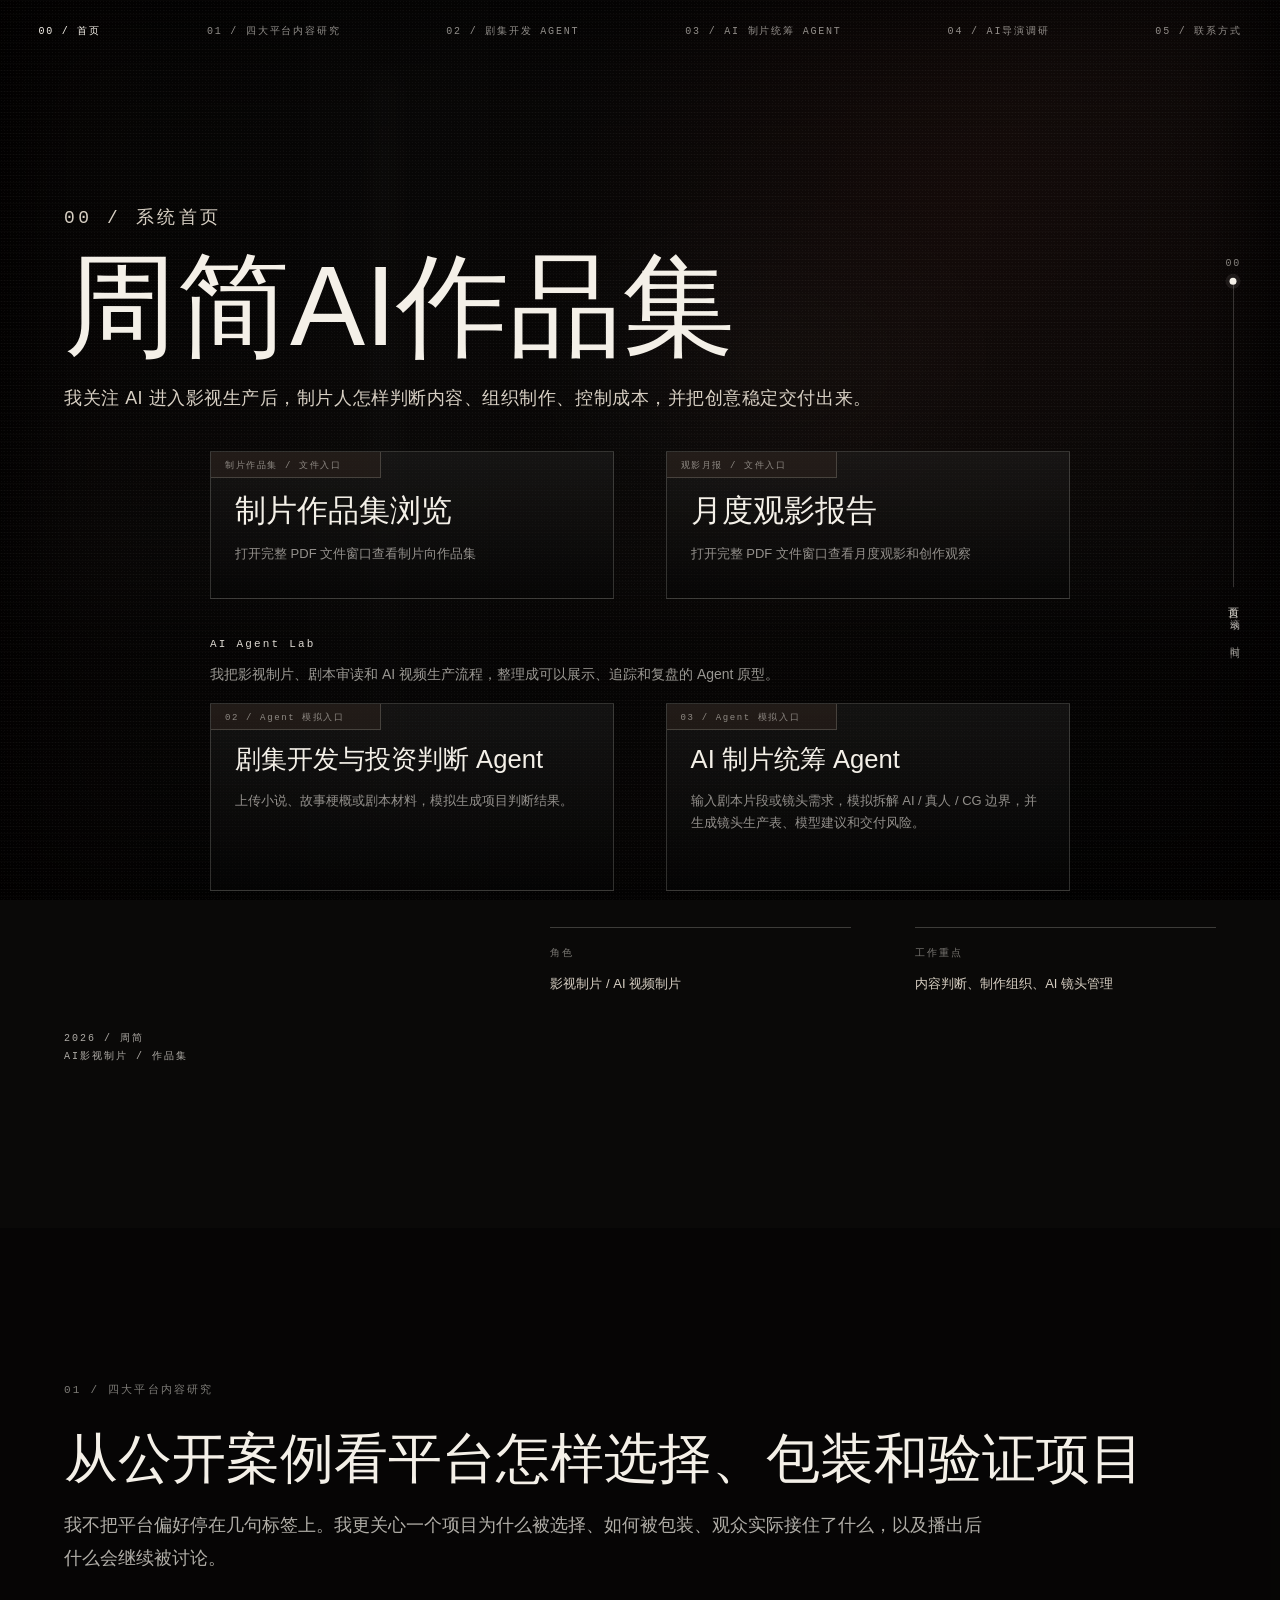
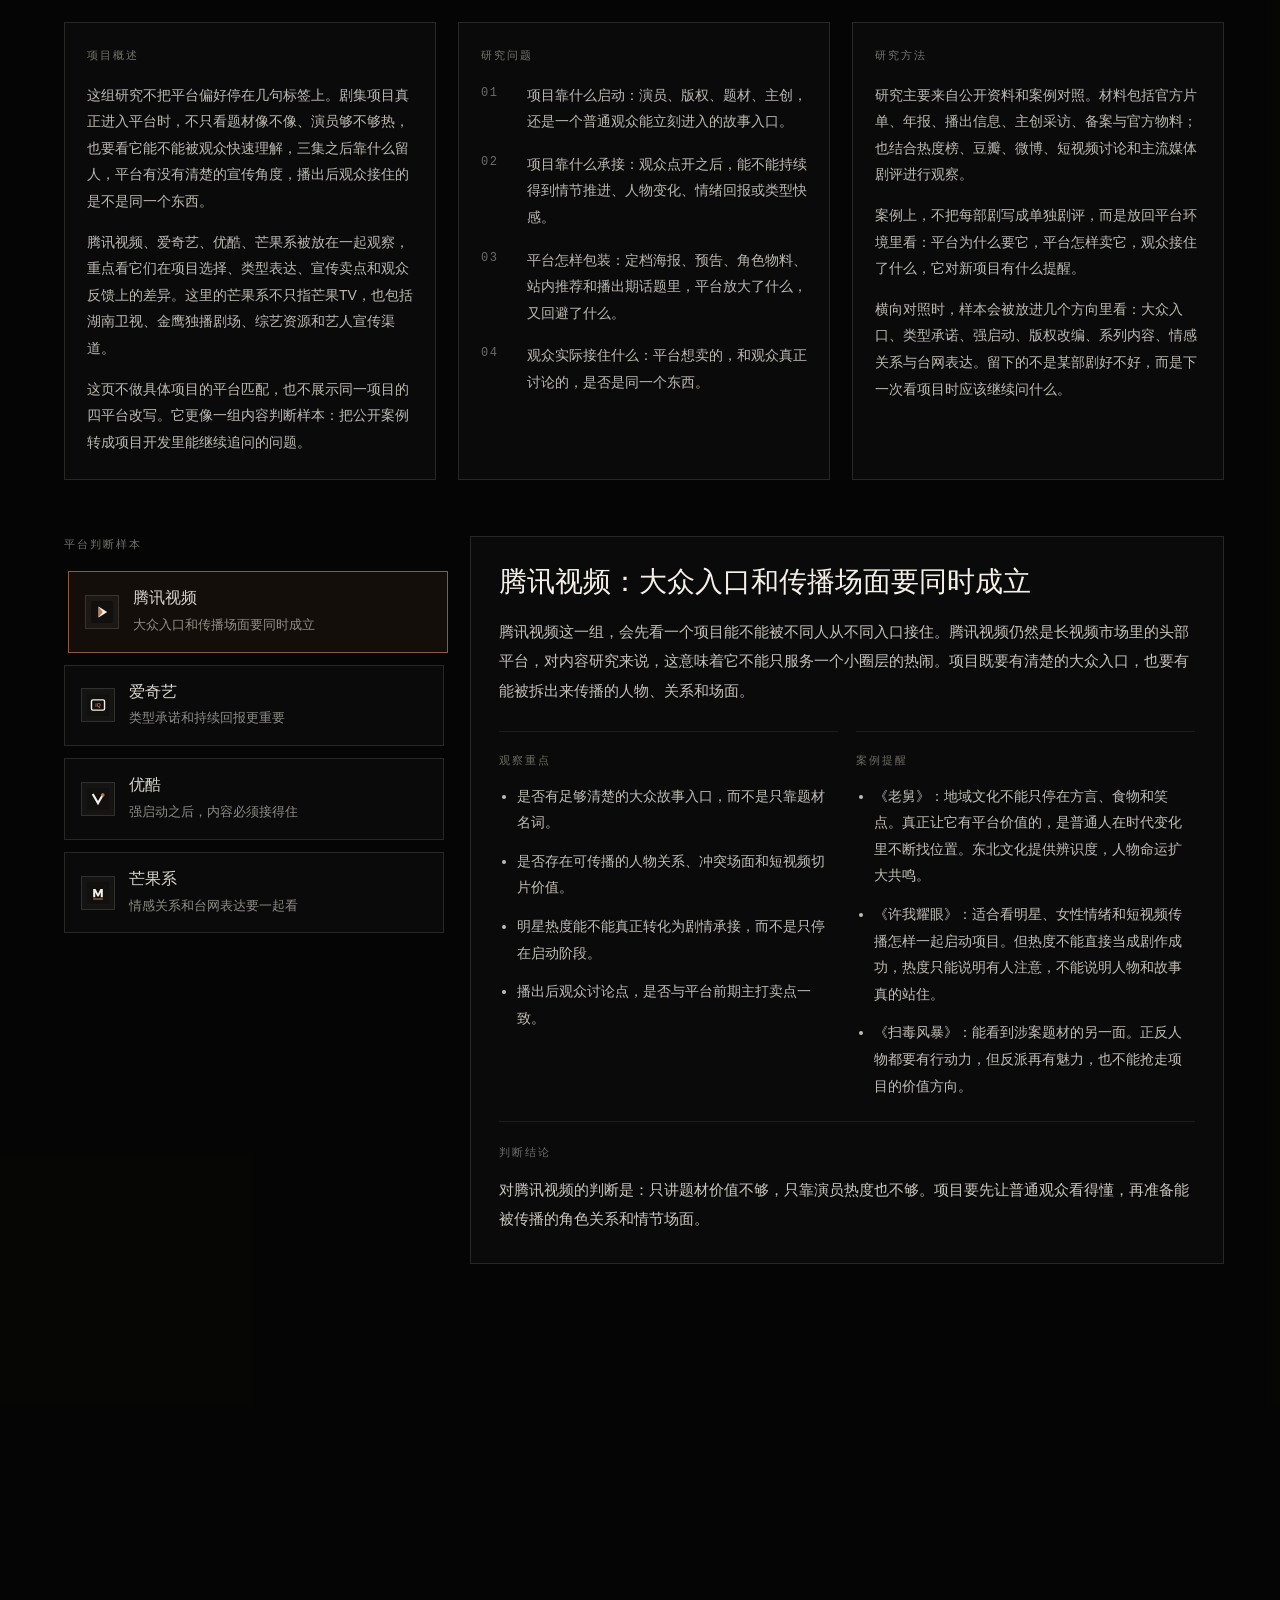
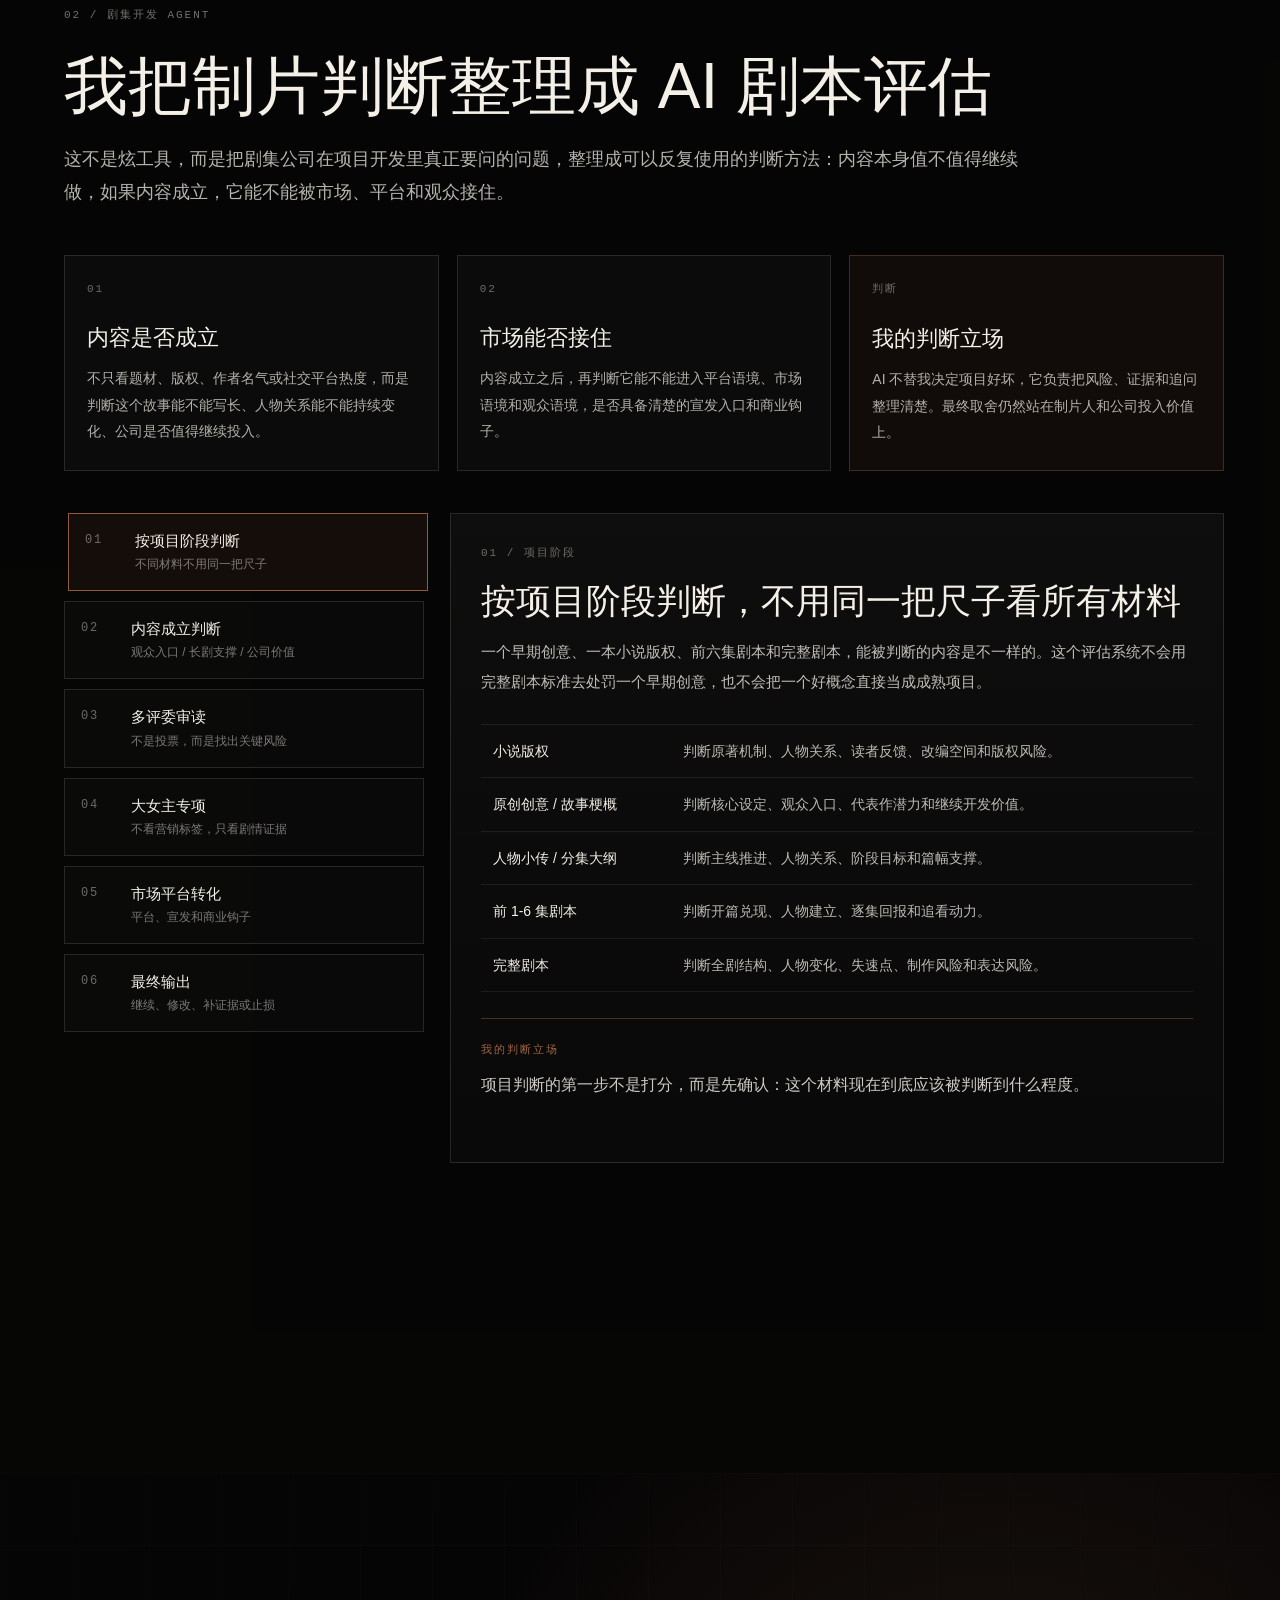
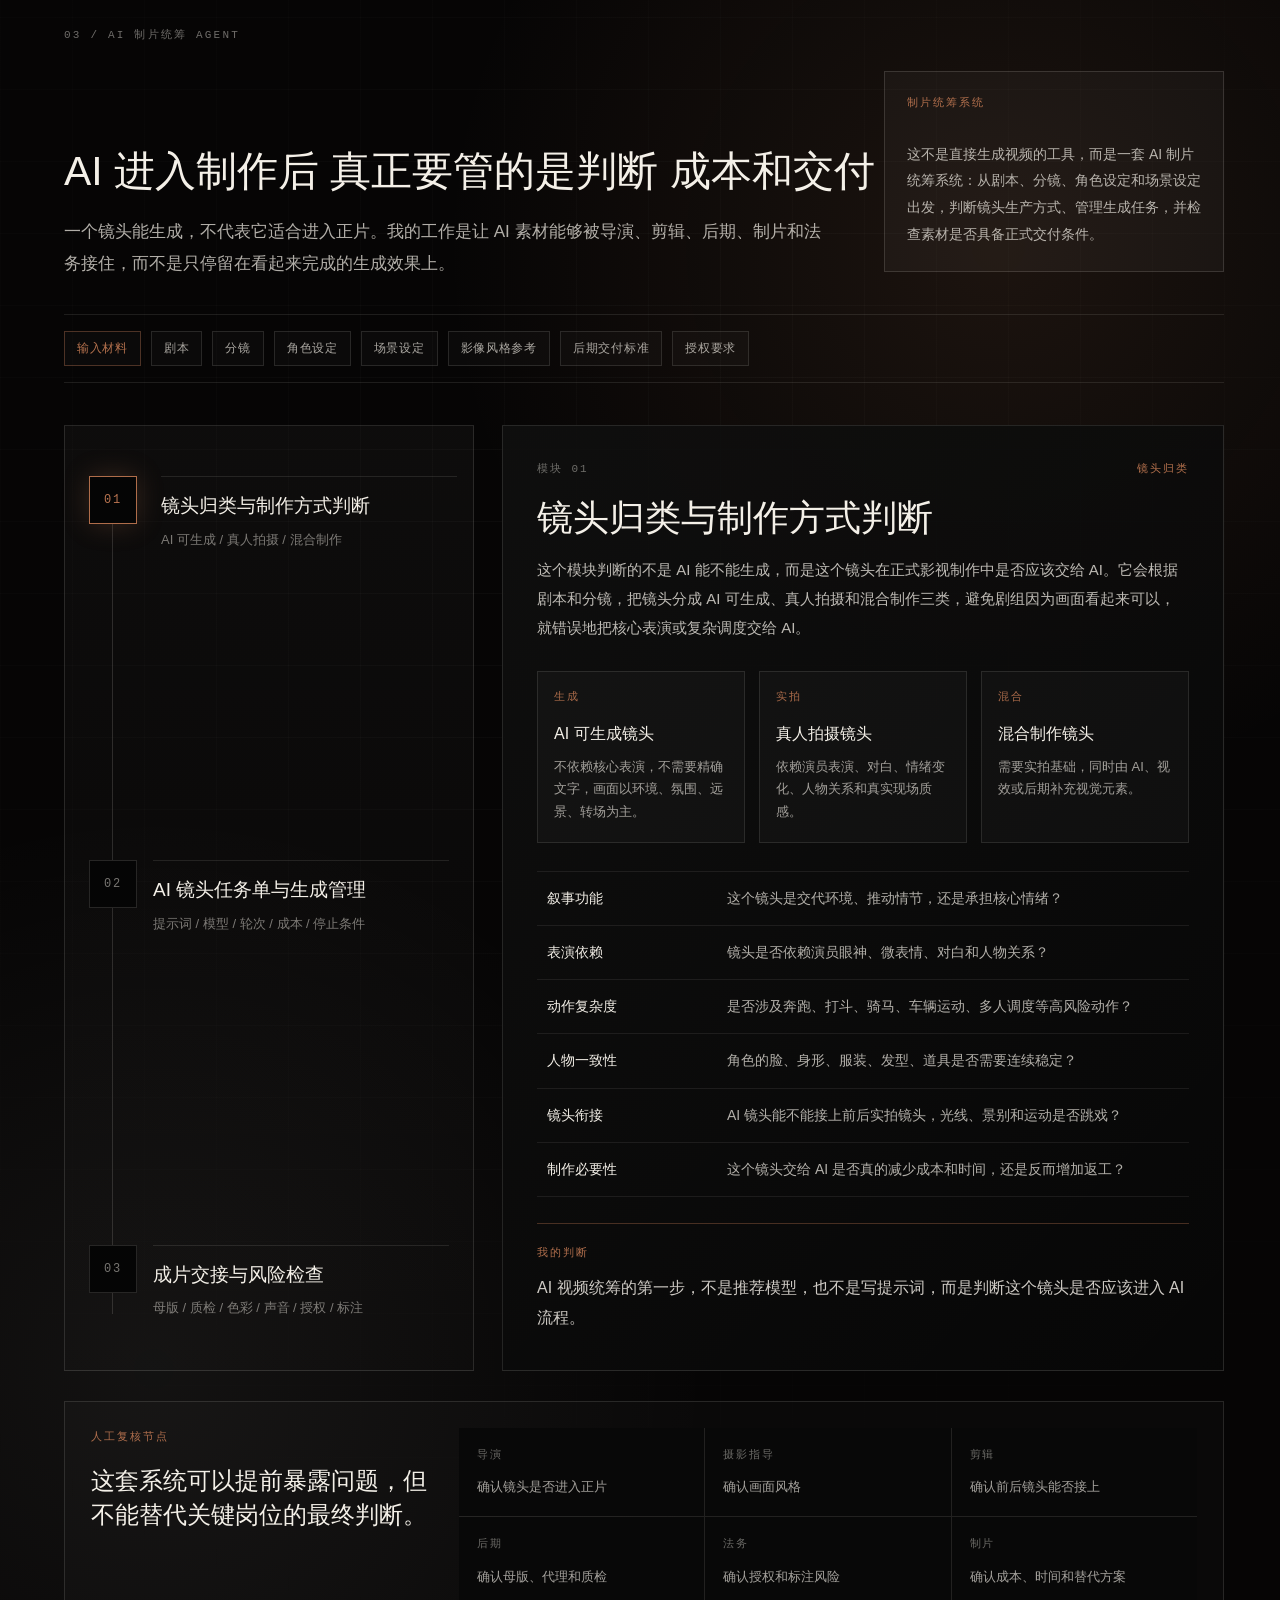
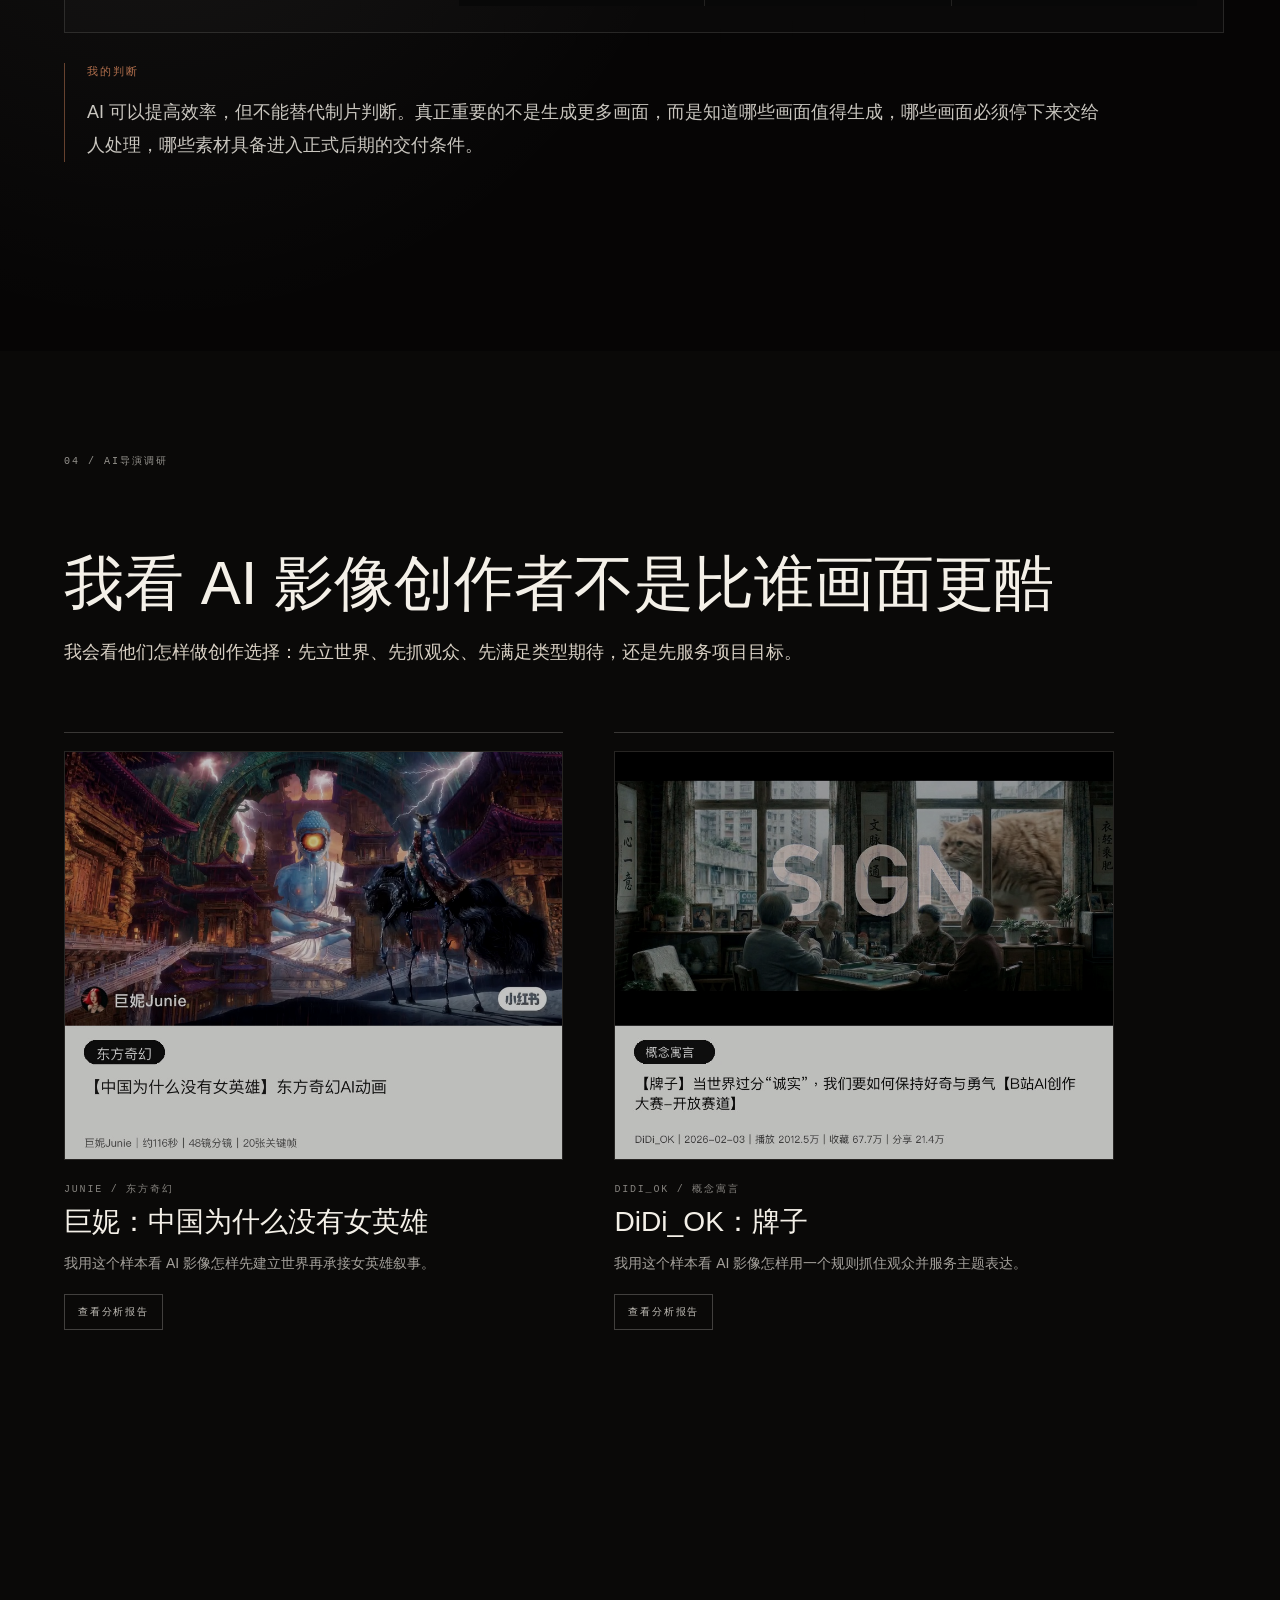
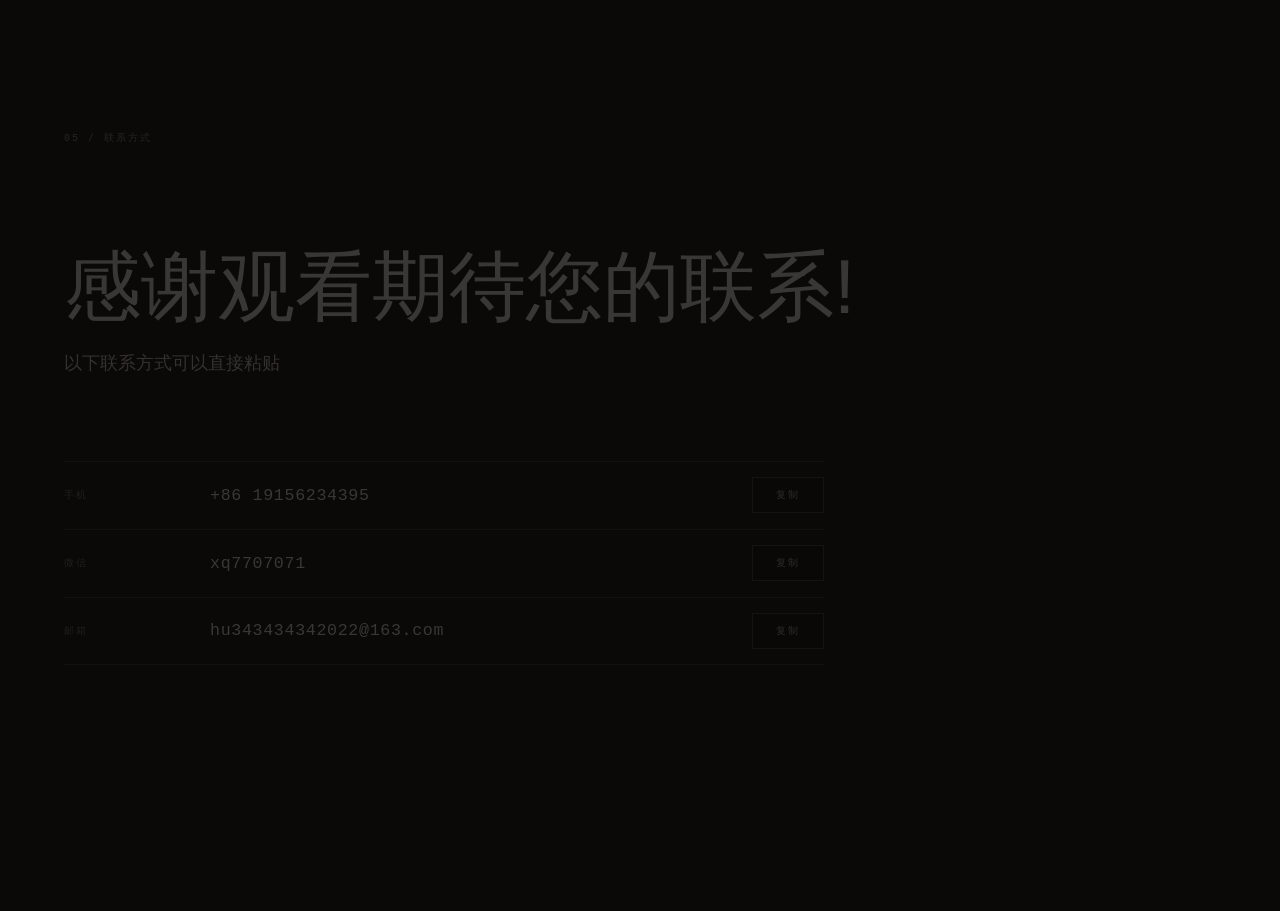
==== commit efe3d336: "Add files via upload update portfolio website files" ====
--- a/index.html
+++ b/index.html
@@ -8,16 +8,22 @@
       name="description"
       content="周简的影视制片与 AI 制片方向网页作品集首页。"
     />
-    <link rel="stylesheet" href="./styles.css?v=20260704-no-sound1" />
+    <link rel="stylesheet" href="./styles.css?v=20260705-agent-lab1" />
   </head>
   <body class="cinematic-production-home startup-pending">
     <div class="video-fallback" aria-hidden="true"></div>
     <video
       class="scroll-video"
-      src="./assets/hero-scroll.mp4?v=20260703-video3"
+      src="./assets/hero-scroll.mp4?v=20260704-mobile-fix1"
+      data-desktop-src="./assets/hero-scroll.mp4?v=20260704-mobile-fix1"
+      data-mobile-src="./assets/hero-scroll-mobile.mp4?v=20260704-mobile-fix1"
+      poster="./assets/hero-poster.jpg?v=20260704-mobile-fix1"
       preload="metadata"
+      autoplay
+      loop
       muted
       playsinline
+      webkit-playsinline
       aria-label="夜间片场滚动视频背景"
     ></video>
     <div class="film-overlay" aria-hidden="true"></div>
@@ -35,8 +41,8 @@
     <header class="topline" aria-label="作品集导航">
       <a href="#home" data-preview="系统首页 / 文件入口 / 制片控制台">00 / 首页</a>
       <a href="#platform" data-preview="平台案例 / 内容策略 / 项目判断">01 / 四大平台内容研究</a>
-      <a href="#lab" data-preview="故事成立 / 平台匹配 / 市场转化">02 / AI剧本评估</a>
-      <a href="#production" data-preview="镜头判断 / 成本控制 / 成片交付">03 / AI制片统筹</a>
+      <a href="#lab" data-preview="故事成立 / 平台匹配 / 市场转化">02 / 剧集开发 Agent</a>
+      <a href="#production" data-preview="镜头判断 / 成本控制 / 成片交付">03 / AI 制片统筹 Agent</a>
       <a href="#research" data-preview="影像风格 / 提示词方法 / AI 作者研究">04 / AI导演调研</a>
       <a href="#contact" data-preview="复制联系方式 / 打开文件 / 联系我">05 / 联系方式</a>
     </header>
@@ -94,6 +100,8 @@
             <a
               class="folder-window pdf-window"
               href="./assets/zhou-jian-ai-portfolio.pdf"
+              data-desktop-href="./assets/zhou-jian-ai-portfolio.pdf"
+              data-mobile-href="./assets/zhou-jian-ai-portfolio-mobile.pdf"
               target="_blank"
               rel="noopener noreferrer"
             >
@@ -108,6 +116,8 @@
             <a
               class="folder-window report-window"
               href="./assets/monthly-viewing-report.pdf"
+              data-desktop-href="./assets/monthly-viewing-report.pdf"
+              data-mobile-href="./assets/monthly-viewing-report-mobile.pdf"
               target="_blank"
               rel="noopener noreferrer"
             >
@@ -121,6 +131,33 @@
             </a>
           </div>
 
+          <section class="agent-lab" aria-labelledby="agent-lab-title">
+            <div class="agent-lab__head">
+              <h2 id="agent-lab-title">AI Agent Lab</h2>
+              <p>我把影视制片、剧本审读和 AI 视频生产流程，整理成可以展示、追踪和复盘的 Agent 原型。</p>
+            </div>
+            <div class="agent-lab__grid">
+              <a class="folder-window agent-card" href="script-agent-simulator/index.html">
+                <span class="folder-tab">
+                  <span class="folder-tab-default">02 / Agent 模拟入口</span>
+                  <span class="folder-tab-ready">状态 / 可打开</span>
+                </span>
+                <strong>剧集开发与投资判断 Agent</strong>
+                <p>上传小说、故事梗概或剧本材料，模拟生成项目判断结果。</p>
+                <span class="folder-action">进入模拟工作台</span>
+              </a>
+              <a class="folder-window agent-card" href="ai-production-simulator/index.html">
+                <span class="folder-tab">
+                  <span class="folder-tab-default">03 / Agent 模拟入口</span>
+                  <span class="folder-tab-ready">状态 / 可打开</span>
+                </span>
+                <strong>AI 制片统筹 Agent</strong>
+                <p>输入剧本片段或镜头需求，模拟拆解 AI / 真人 / CG 边界，并生成镜头生产表、模型建议和交付风险。</p>
+                <span class="folder-action">进入模拟工作台</span>
+              </a>
+            </div>
+          </section>
+
           <div class="scene-summary">
             <article>
               <span>角色</span>
@@ -244,9 +281,9 @@
         </div>
       </section>
 
-      <section class="scene script-agent-scene" id="lab" data-section="AI 剧本评估" data-scene="02">
+      <section class="scene script-agent-scene" id="lab" data-section="剧集开发 Agent" data-scene="02">
         <div class="scene-stage script-agent__inner">
-          <div class="script-agent__eyebrow">02 / AI 剧本评估</div>
+          <div class="script-agent__eyebrow">02 / 剧集开发 Agent</div>
 
           <header class="script-agent__hero">
             <h2 class="script-agent__title">我把制片判断整理成 AI 剧本评估</h2>
@@ -325,9 +362,9 @@
         </div>
       </section>
 
-      <section class="scene ai-production-scene" id="production" data-section="AI 制片统筹" data-scene="03">
+      <section class="scene ai-production-scene" id="production" data-section="AI 制片统筹 Agent" data-scene="03">
         <div class="scene-stage ai-production__inner">
-          <div class="ai-production__eyebrow">03 / AI制片统筹</div>
+          <div class="ai-production__eyebrow">03 / AI 制片统筹 Agent</div>
 
           <header class="ai-production__hero">
             <div>
@@ -503,6 +540,6 @@
       </section>
     </main>
 
-    <script src="./script.js?v=20260704-no-sound1"></script>
+    <script src="./script.js?v=20260705-agent-lab1"></script>
   </body>
 </html>
--- a/styles.css
+++ b/styles.css
@@ -53,6 +53,8 @@
 .video-fallback {
   z-index: 0;
   background:
+    linear-gradient(rgba(10, 9, 8, 0.48), rgba(10, 9, 8, 0.62)),
+    url("./assets/hero-poster.jpg?v=20260704-mobile-fix1") center / cover no-repeat,
     radial-gradient(circle at 74% 22%, rgba(112, 39, 32, 0.34), transparent 24rem),
     radial-gradient(circle at 22% 80%, rgba(95, 82, 74, 0.22), transparent 28rem),
     linear-gradient(118deg, #0a0908 0%, #171312 42%, #2b211d 62%, #0c0b0b 100%);
@@ -85,6 +87,32 @@
 
 .video-loaded .scroll-video {
   opacity: 1;
+}
+
+@media (max-width: 767px), (pointer: coarse) {
+  body {
+    min-height: auto;
+  }
+
+  .scroll-video {
+    width: 100vw;
+    height: 100vh;
+    background: transparent;
+    opacity: 0;
+    transform: none;
+    transition: opacity 400ms ease;
+  }
+
+  .video-loaded .scroll-video {
+    opacity: 1;
+  }
+
+  .video-fallback {
+    background:
+      linear-gradient(rgba(10, 9, 8, 0.36), rgba(10, 9, 8, 0.72)),
+      url("./assets/hero-poster.jpg?v=20260704-mobile-fix1") center / cover no-repeat,
+      linear-gradient(118deg, #0a0908 0%, #171312 48%, #2b211d 70%, #0c0b0b 100%);
+  }
 }
 
 .film-overlay {
@@ -300,6 +328,7 @@
 
 .topline,
 .hero-files,
+.agent-lab,
 .scene-summary,
 .page-footer-note {
   transition:
@@ -528,6 +557,7 @@
 
 .startup-pending .hero-copy,
 .startup-pending .hero-files .folder-window,
+.startup-pending .agent-lab,
 .startup-pending .scene-summary,
 .startup-pending .page-footer-note {
   opacity: 0;
@@ -536,6 +566,7 @@
 
 .startup-ready .hero-copy,
 .startup-ready .hero-files .folder-window,
+.startup-ready .agent-lab,
 .startup-ready .scene-summary,
 .startup-ready .page-footer-note {
   opacity: 1;
@@ -553,17 +584,22 @@
   transition-delay: 220ms;
 }
 
+.startup-ready .agent-lab {
+  transition-delay: 300ms;
+}
+
 .startup-ready .scene-summary {
-  transition-delay: 320ms;
+  transition-delay: 380ms;
 }
 
 .startup-ready .page-footer-note {
-  transition-delay: 420ms;
+  transition-delay: 460ms;
 }
 
 .hero-stage {
   align-content: stretch;
-  grid-template-rows: auto minmax(160px, 1fr) auto auto;
+  grid-template-rows: auto auto auto auto auto;
+  gap: clamp(20px, 4vh, 46px);
   padding-top: clamp(82px, 10vh, 130px);
   padding-bottom: clamp(46px, 8vh, 82px);
 }
@@ -1861,6 +1897,208 @@
   outline: none;
 }
 
+.agent-lab {
+  justify-self: center;
+  width: min(72vw, 860px);
+  display: grid;
+  gap: 16px;
+}
+
+.agent-lab__head {
+  display: grid;
+  gap: 8px;
+}
+
+.agent-lab__head h2 {
+  margin: 0;
+  color: rgba(244, 240, 232, 0.9);
+  font-family: var(--mono);
+  font-size: 11px;
+  font-weight: 400;
+  letter-spacing: 0.2em;
+  line-height: 1.8;
+}
+
+.agent-lab__head p {
+  max-width: 760px;
+  color: rgba(244, 240, 232, 0.62);
+  font-size: 14px;
+  line-height: 1.75;
+}
+
+.agent-lab__grid {
+  display: grid;
+  grid-template-columns: repeat(2, minmax(220px, 1fr));
+  gap: clamp(20px, 4vw, 54px);
+}
+
+.agent-card {
+  min-height: 188px;
+}
+
+.agent-card strong {
+  font-size: clamp(20px, 2vw, 30px);
+}
+
+.agent-card p {
+  max-width: 430px;
+}
+
+.agent-detail-page {
+  min-height: 100vh;
+  color: var(--cold-white);
+  background:
+    linear-gradient(rgba(10, 9, 8, 0.72), rgba(10, 9, 8, 0.88)),
+    url("./assets/hero-poster.jpg?v=20260704-mobile-fix1") center / cover fixed no-repeat,
+    var(--black);
+}
+
+.agent-detail-page::before,
+.agent-detail-page::after {
+  position: fixed;
+  inset: 0;
+  content: "";
+  pointer-events: none;
+}
+
+.agent-detail-page::before {
+  z-index: 0;
+  opacity: 0.18;
+  background-image:
+    radial-gradient(rgba(244, 240, 232, 0.18) 0.7px, transparent 0.8px),
+    linear-gradient(rgba(244, 240, 232, 0.07) 1px, transparent 1px);
+  background-size: 4px 4px, 100% 8px;
+}
+
+.agent-detail-page::after {
+  z-index: 1;
+  background:
+    radial-gradient(circle at 72% 20%, rgba(58, 23, 21, 0.28), transparent 24rem),
+    radial-gradient(circle at 26% 78%, rgba(244, 240, 232, 0.06), transparent 28rem);
+  box-shadow: inset 0 0 120px rgba(0, 0, 0, 0.84);
+}
+
+.agent-page {
+  position: relative;
+  z-index: 2;
+  width: min(1180px, calc(100vw - 44px));
+  margin: 0 auto;
+  padding: clamp(88px, 12vh, 132px) 0 clamp(56px, 9vh, 96px);
+}
+
+.agent-page__nav {
+  display: flex;
+  justify-content: space-between;
+  gap: 18px;
+  margin-bottom: clamp(76px, 12vh, 128px);
+  color: rgba(244, 240, 232, 0.58);
+  font-family: var(--mono);
+  font-size: 10px;
+  letter-spacing: 0.18em;
+}
+
+.agent-page__nav a {
+  border-bottom: 1px solid rgba(244, 240, 232, 0.18);
+  padding-bottom: 6px;
+}
+
+.agent-page__nav a:hover,
+.agent-page__nav a:focus-visible {
+  color: var(--cold-white);
+  outline: none;
+}
+
+.agent-page__hero {
+  display: grid;
+  gap: 22px;
+  margin-bottom: clamp(46px, 8vh, 86px);
+}
+
+.agent-page__index {
+  color: rgba(244, 240, 232, 0.6);
+  font-family: var(--mono);
+  font-size: 11px;
+  letter-spacing: 0.2em;
+}
+
+.agent-page__hero h1 {
+  max-width: 1050px;
+  font-size: clamp(48px, 8vw, 116px);
+  font-weight: 330;
+  line-height: 0.98;
+}
+
+.agent-page__subtitle {
+  color: rgba(244, 240, 232, 0.84);
+  font-size: clamp(18px, 2vw, 26px);
+  line-height: 1.5;
+}
+
+.agent-page__intro {
+  max-width: 930px;
+  color: rgba(244, 240, 232, 0.72);
+  font-size: clamp(15px, 1.4vw, 18px);
+  line-height: 1.9;
+}
+
+.agent-page__grid {
+  display: grid;
+  grid-template-columns: repeat(2, minmax(0, 1fr));
+  gap: clamp(18px, 3vw, 34px);
+}
+
+.agent-page__block {
+  border: 1px solid rgba(244, 240, 232, 0.16);
+  background:
+    linear-gradient(180deg, rgba(244, 240, 232, 0.055), rgba(0, 0, 0, 0.18)),
+    rgba(10, 9, 8, 0.48);
+  padding: clamp(22px, 3vw, 34px);
+}
+
+.agent-page__block--wide {
+  grid-column: 1 / -1;
+}
+
+.agent-page__block span,
+.agent-page__block li::marker {
+  color: rgba(194, 121, 83, 0.9);
+}
+
+.agent-page__block span {
+  display: block;
+  margin-bottom: 14px;
+  font-family: var(--mono);
+  font-size: 10px;
+  letter-spacing: 0.18em;
+}
+
+.agent-page__block h2 {
+  margin: 0 0 18px;
+  font-size: clamp(24px, 3vw, 42px);
+  font-weight: 340;
+  line-height: 1.16;
+}
+
+.agent-page__block p,
+.agent-page__block li {
+  color: rgba(244, 240, 232, 0.72);
+  font-size: 15px;
+  line-height: 1.85;
+}
+
+.agent-page__block ul,
+.agent-page__flow {
+  margin: 0;
+  padding-left: 1.2em;
+}
+
+.agent-page__demo {
+  display: grid;
+  gap: 16px;
+  border-left: 1px solid rgba(244, 240, 232, 0.24);
+  padding-left: 22px;
+}
+
 @keyframes folderScan {
   from {
     transform: translateY(0);
@@ -2234,6 +2472,8 @@
 
   .scene-summary,
   .hero-files,
+  .agent-lab,
+  .agent-lab__grid,
   .scene-platform__intro-grid,
   .platform-research,
   .platform-panel__grid,
@@ -2371,6 +2611,23 @@
   .contact-label {
     grid-column: 1 / -1;
   }
+
+  .agent-lab {
+    justify-self: stretch;
+  }
+
+  .agent-page__grid {
+    grid-template-columns: 1fr;
+  }
+
+  .agent-page__nav {
+    flex-direction: column;
+    margin-bottom: 54px;
+  }
+
+  .agent-page__hero h1 {
+    font-size: clamp(40px, 13vw, 72px);
+  }
 }
 
 @media (hover: none) {
@@ -2402,6 +2659,7 @@
 
   .startup-pending .hero-copy,
   .startup-pending .hero-files .folder-window,
+  .startup-pending .agent-lab,
   .startup-pending .scene-summary,
   .startup-pending .page-footer-note {
     opacity: 1;
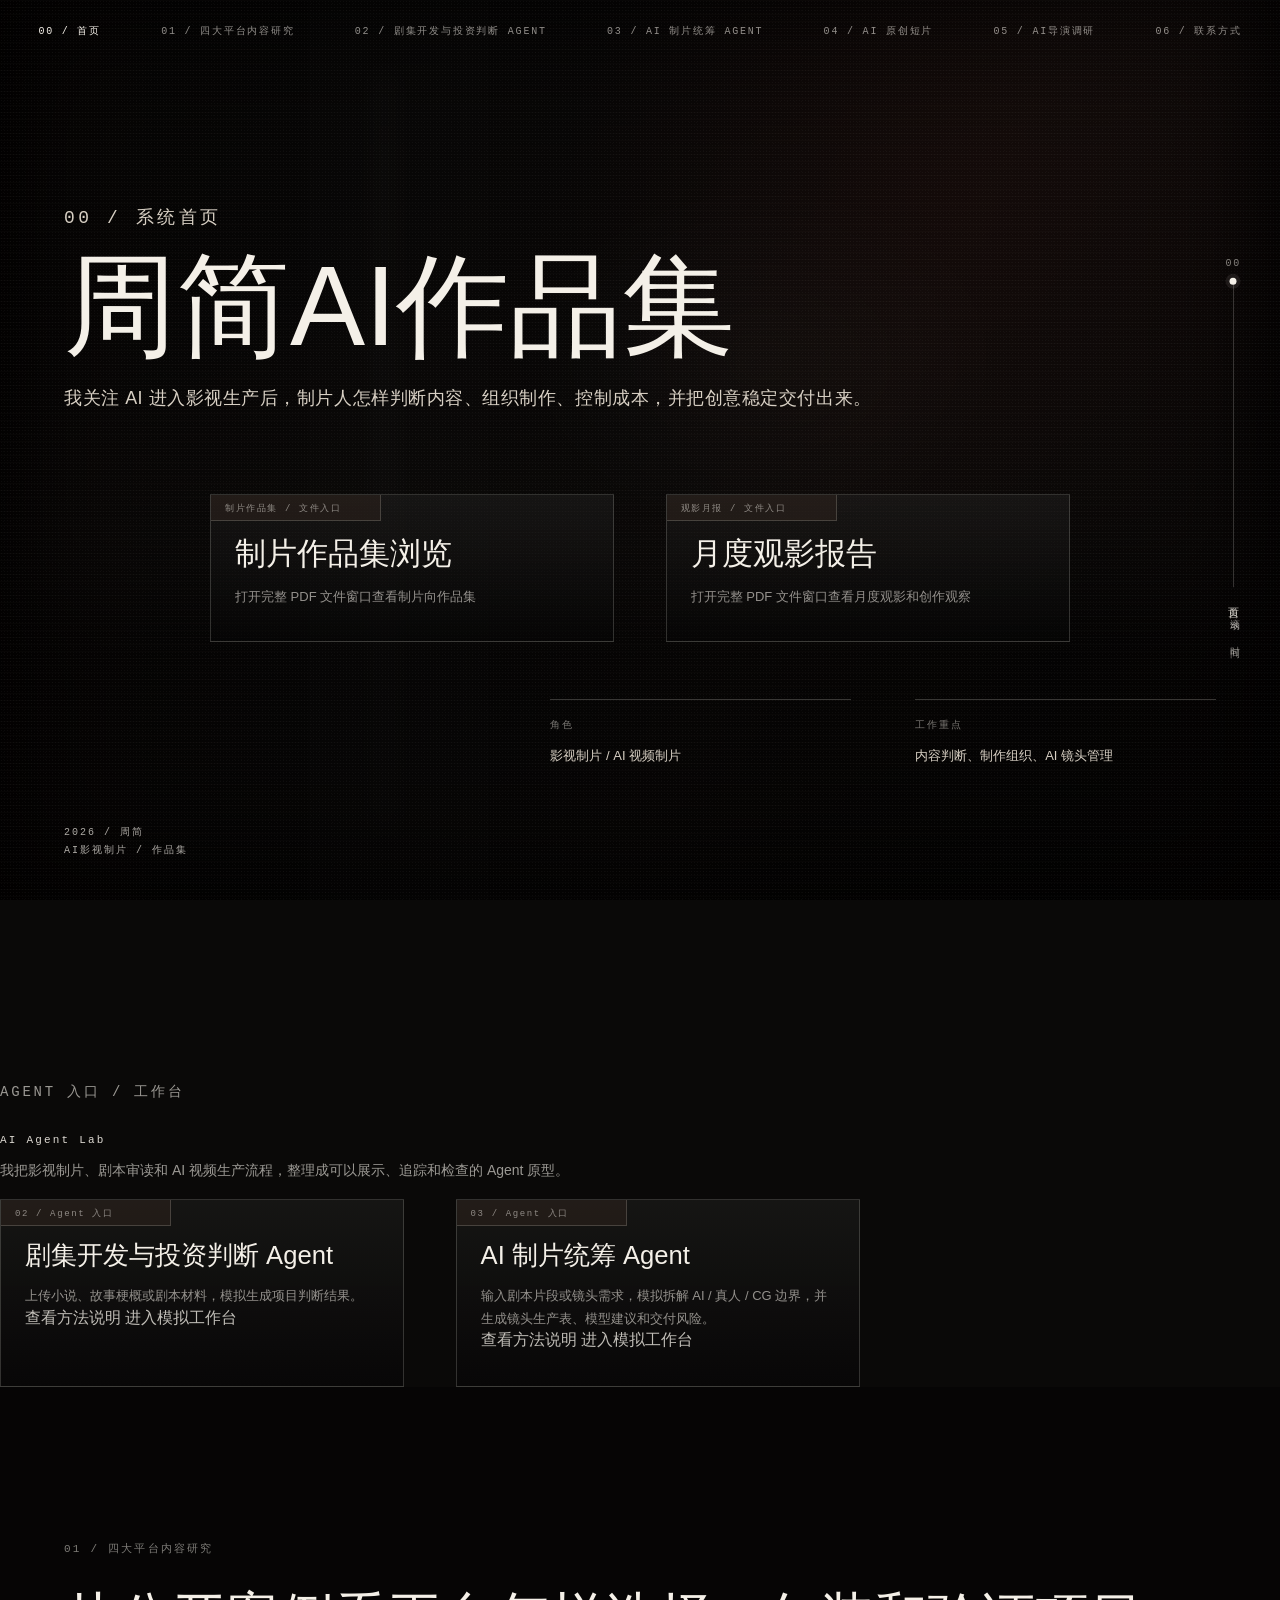
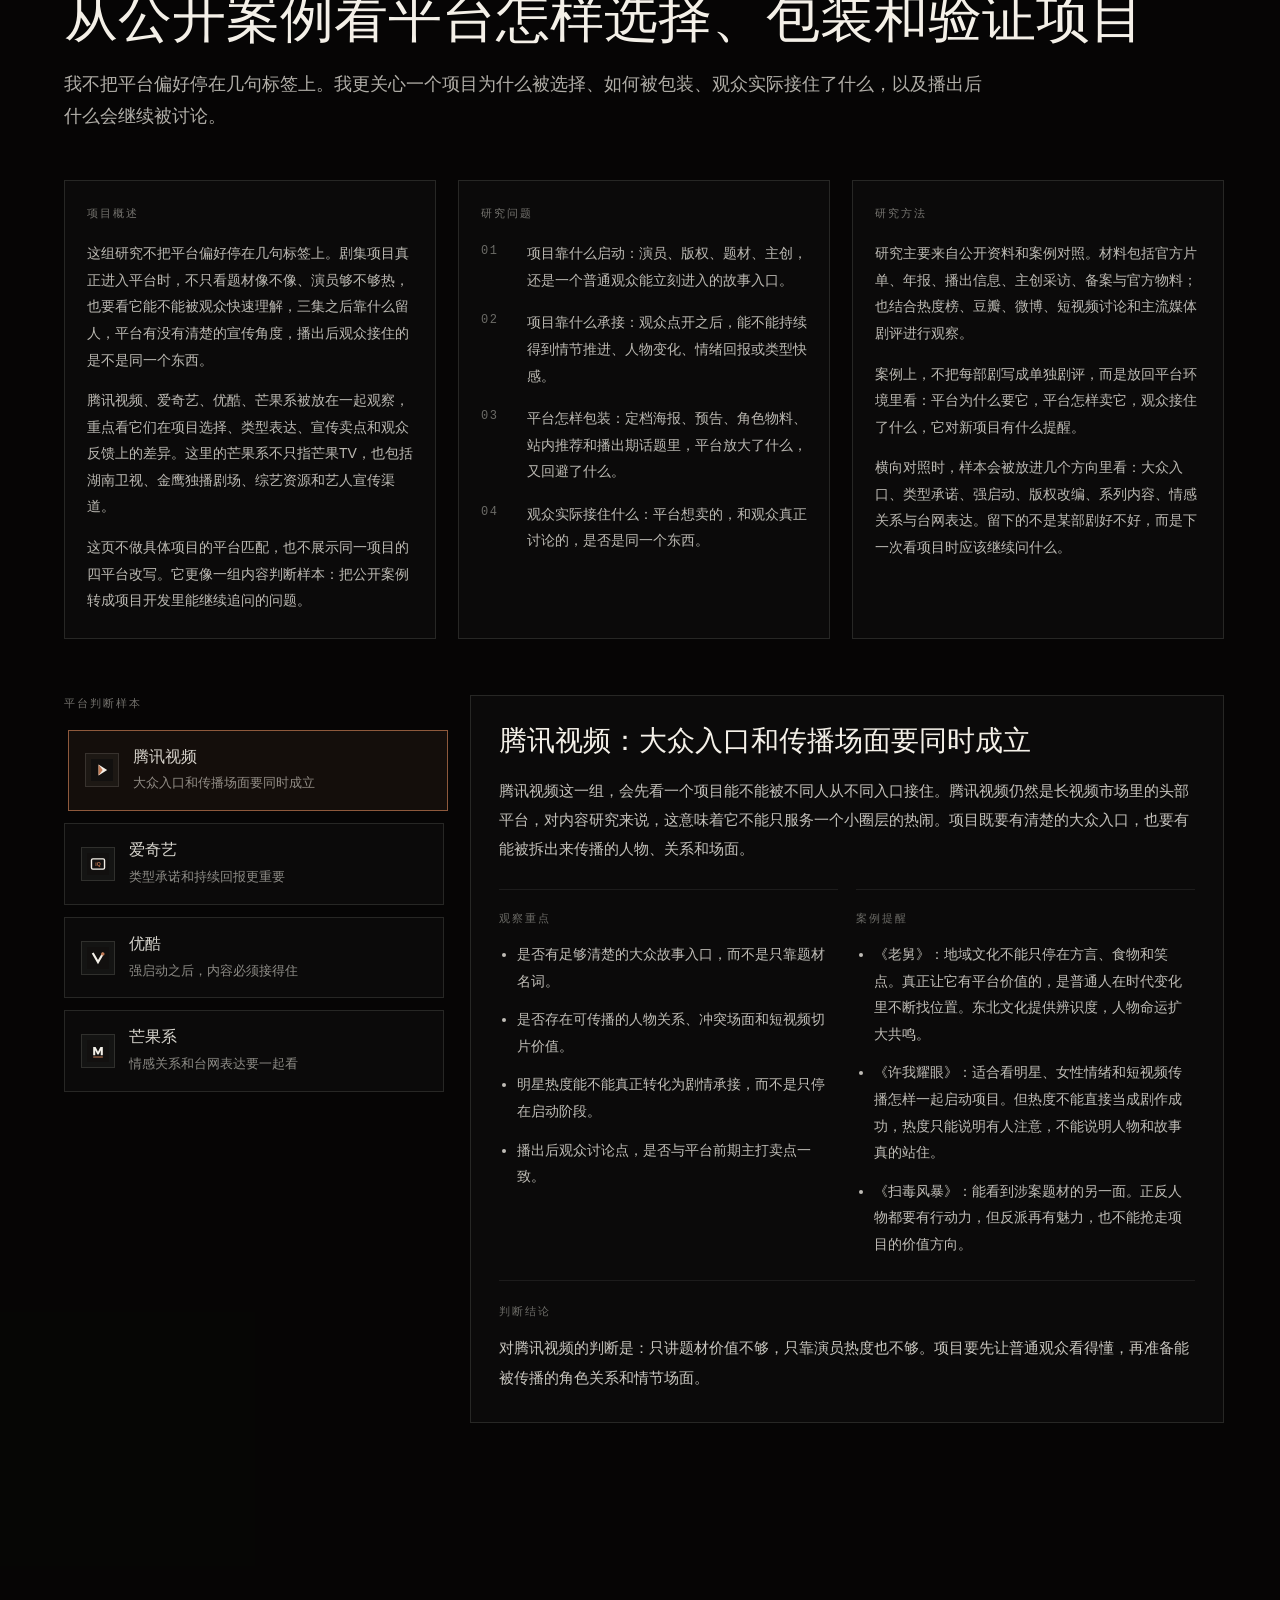
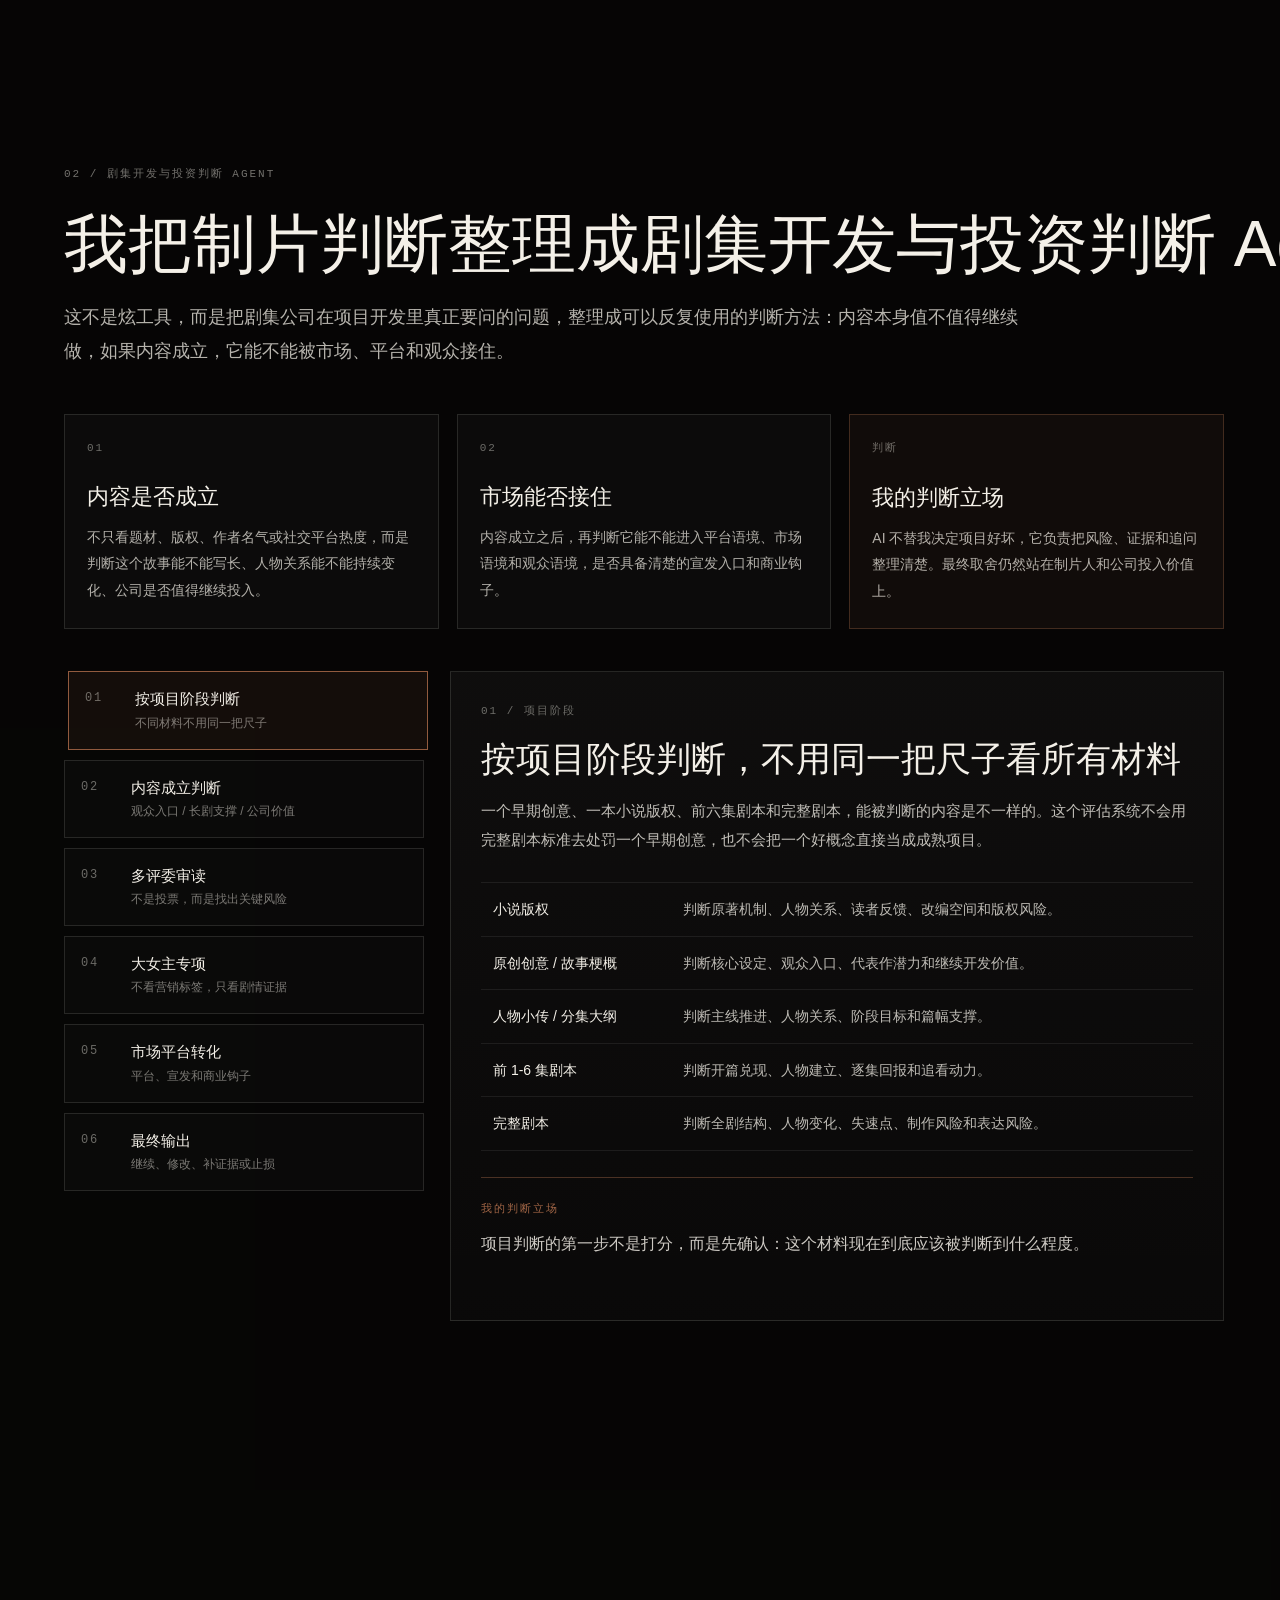
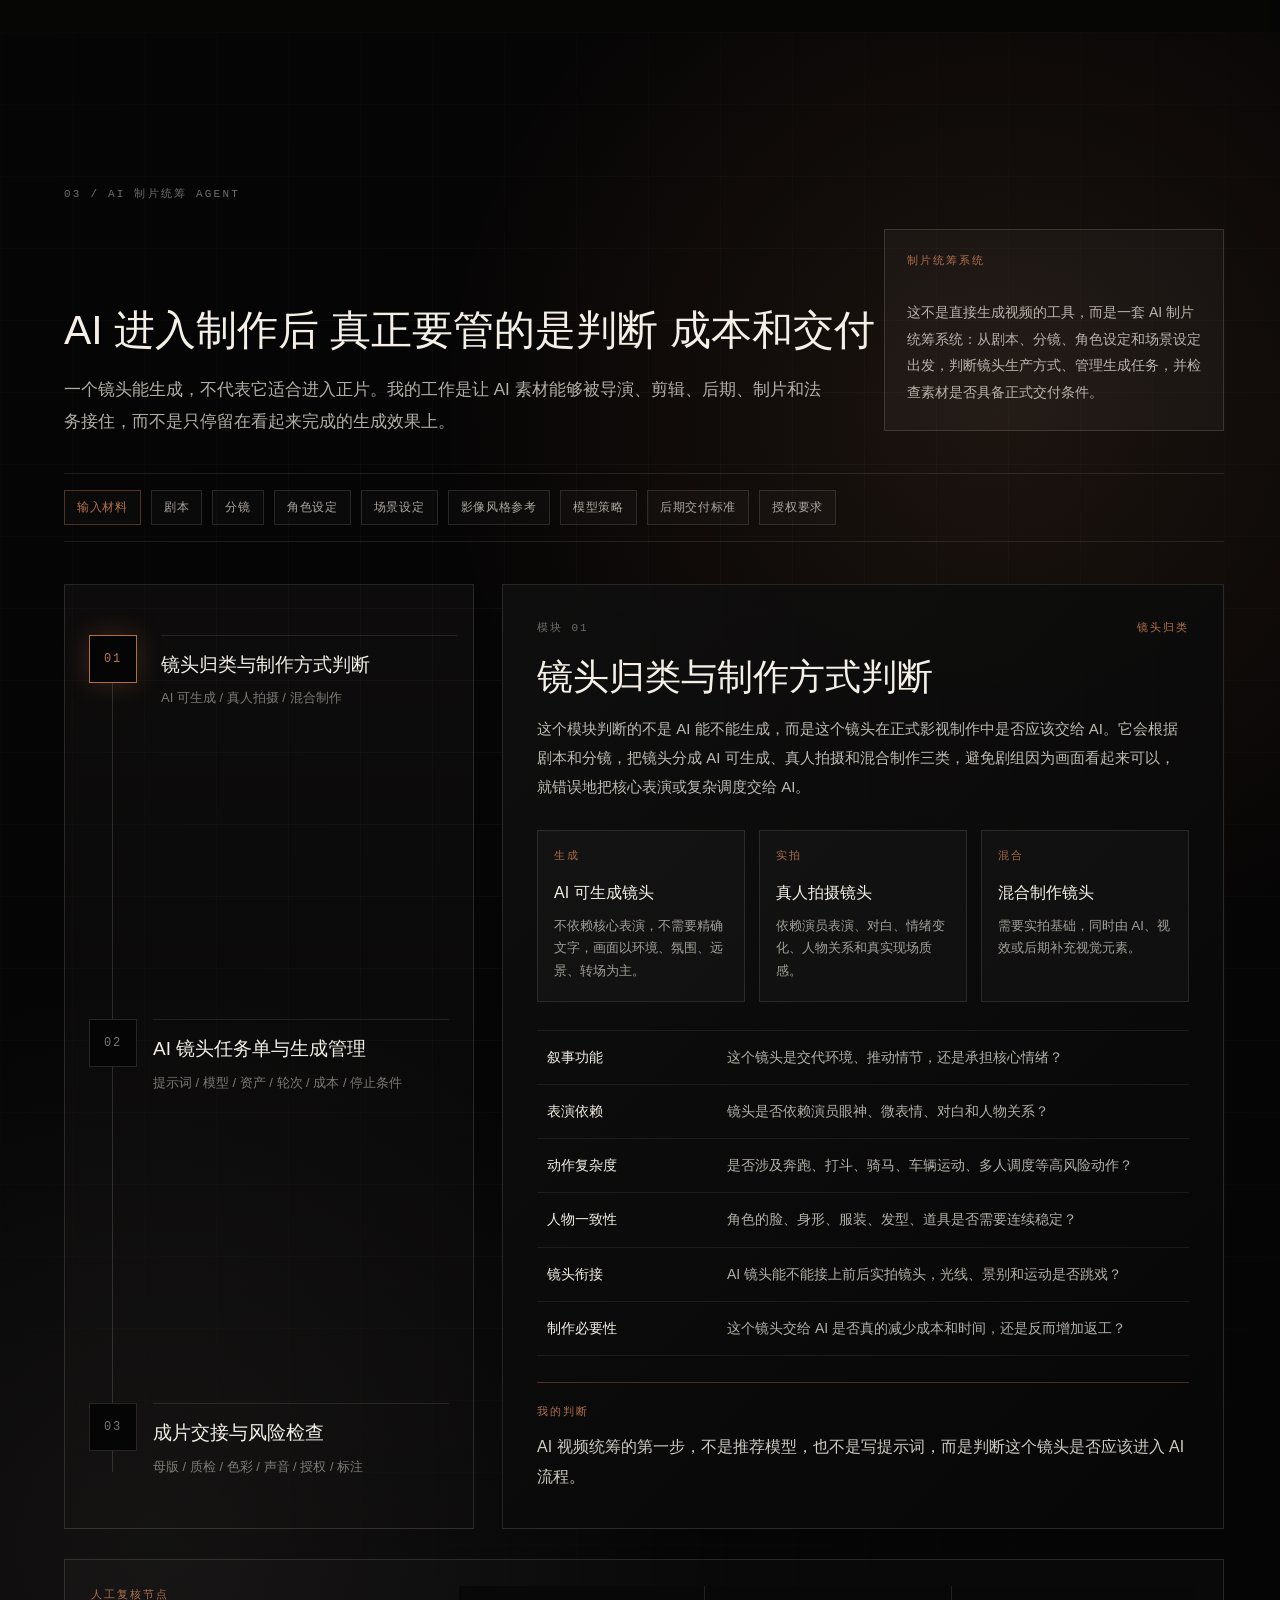
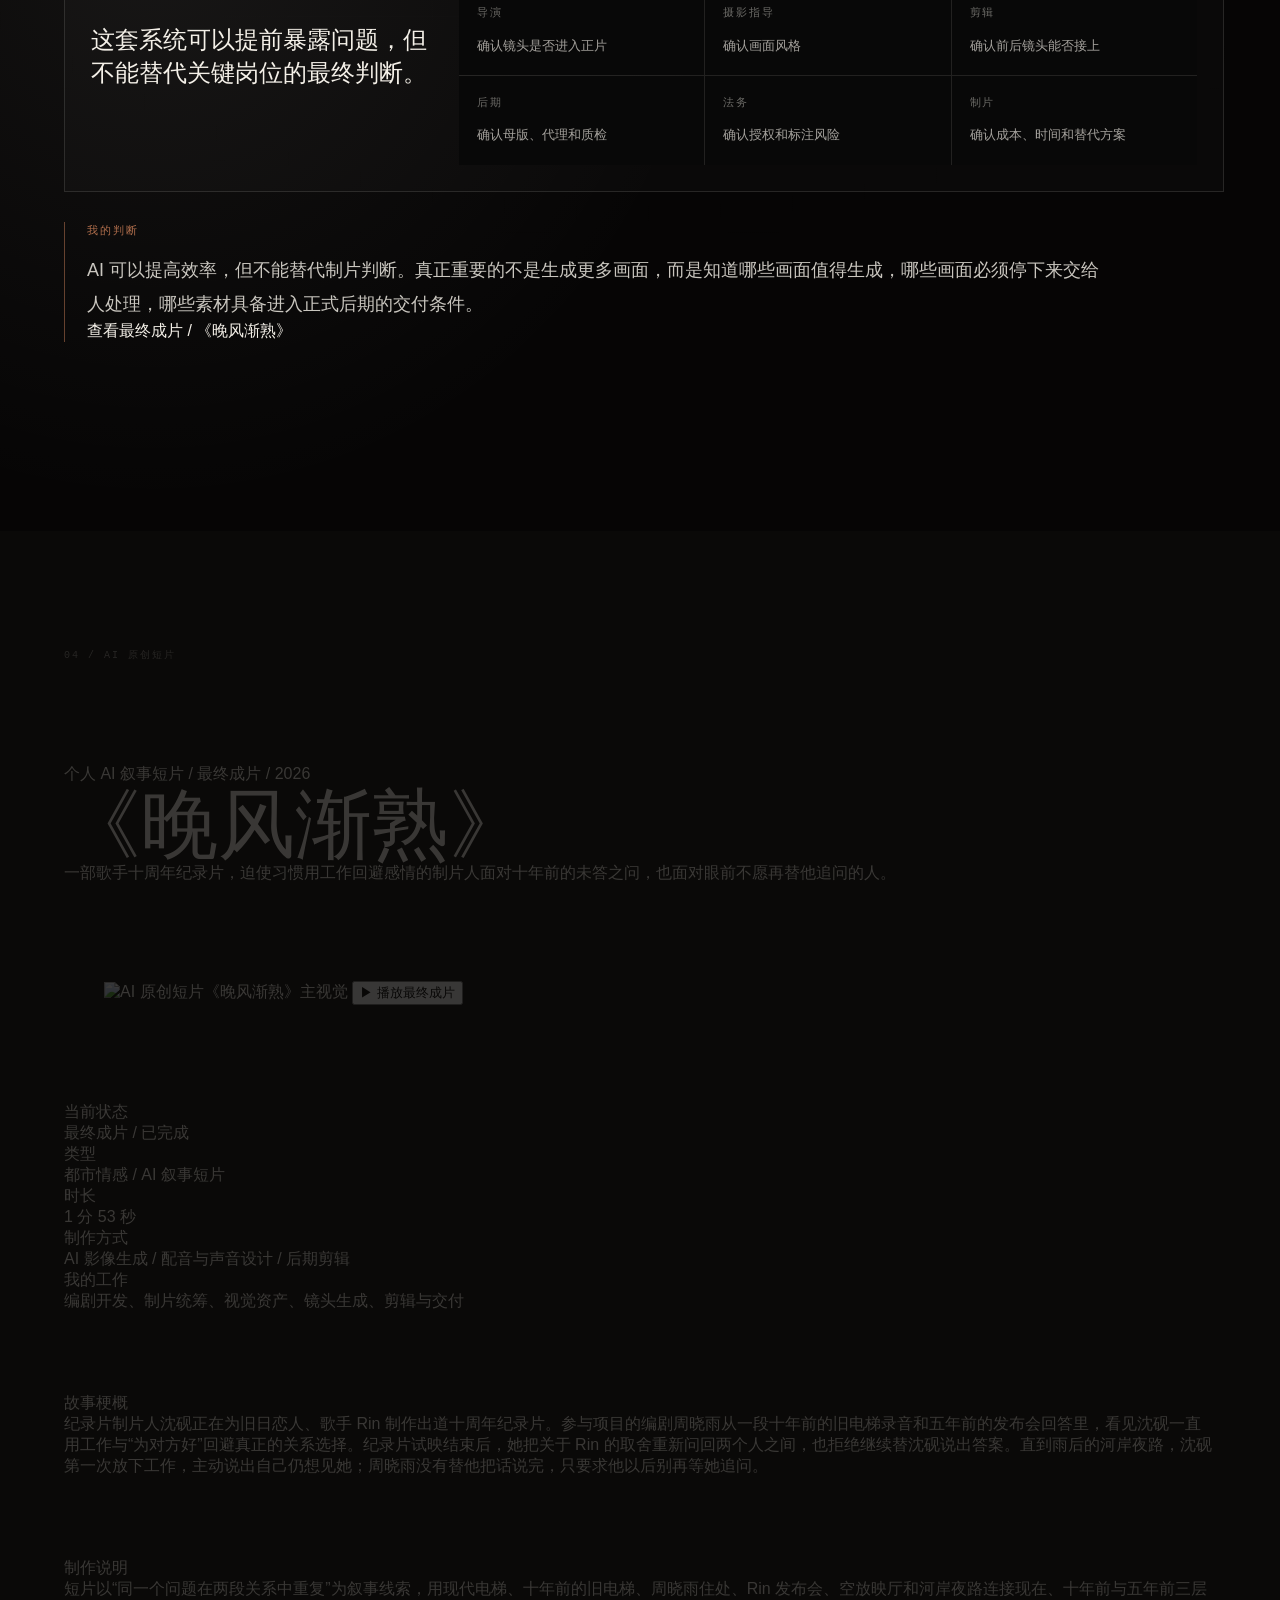
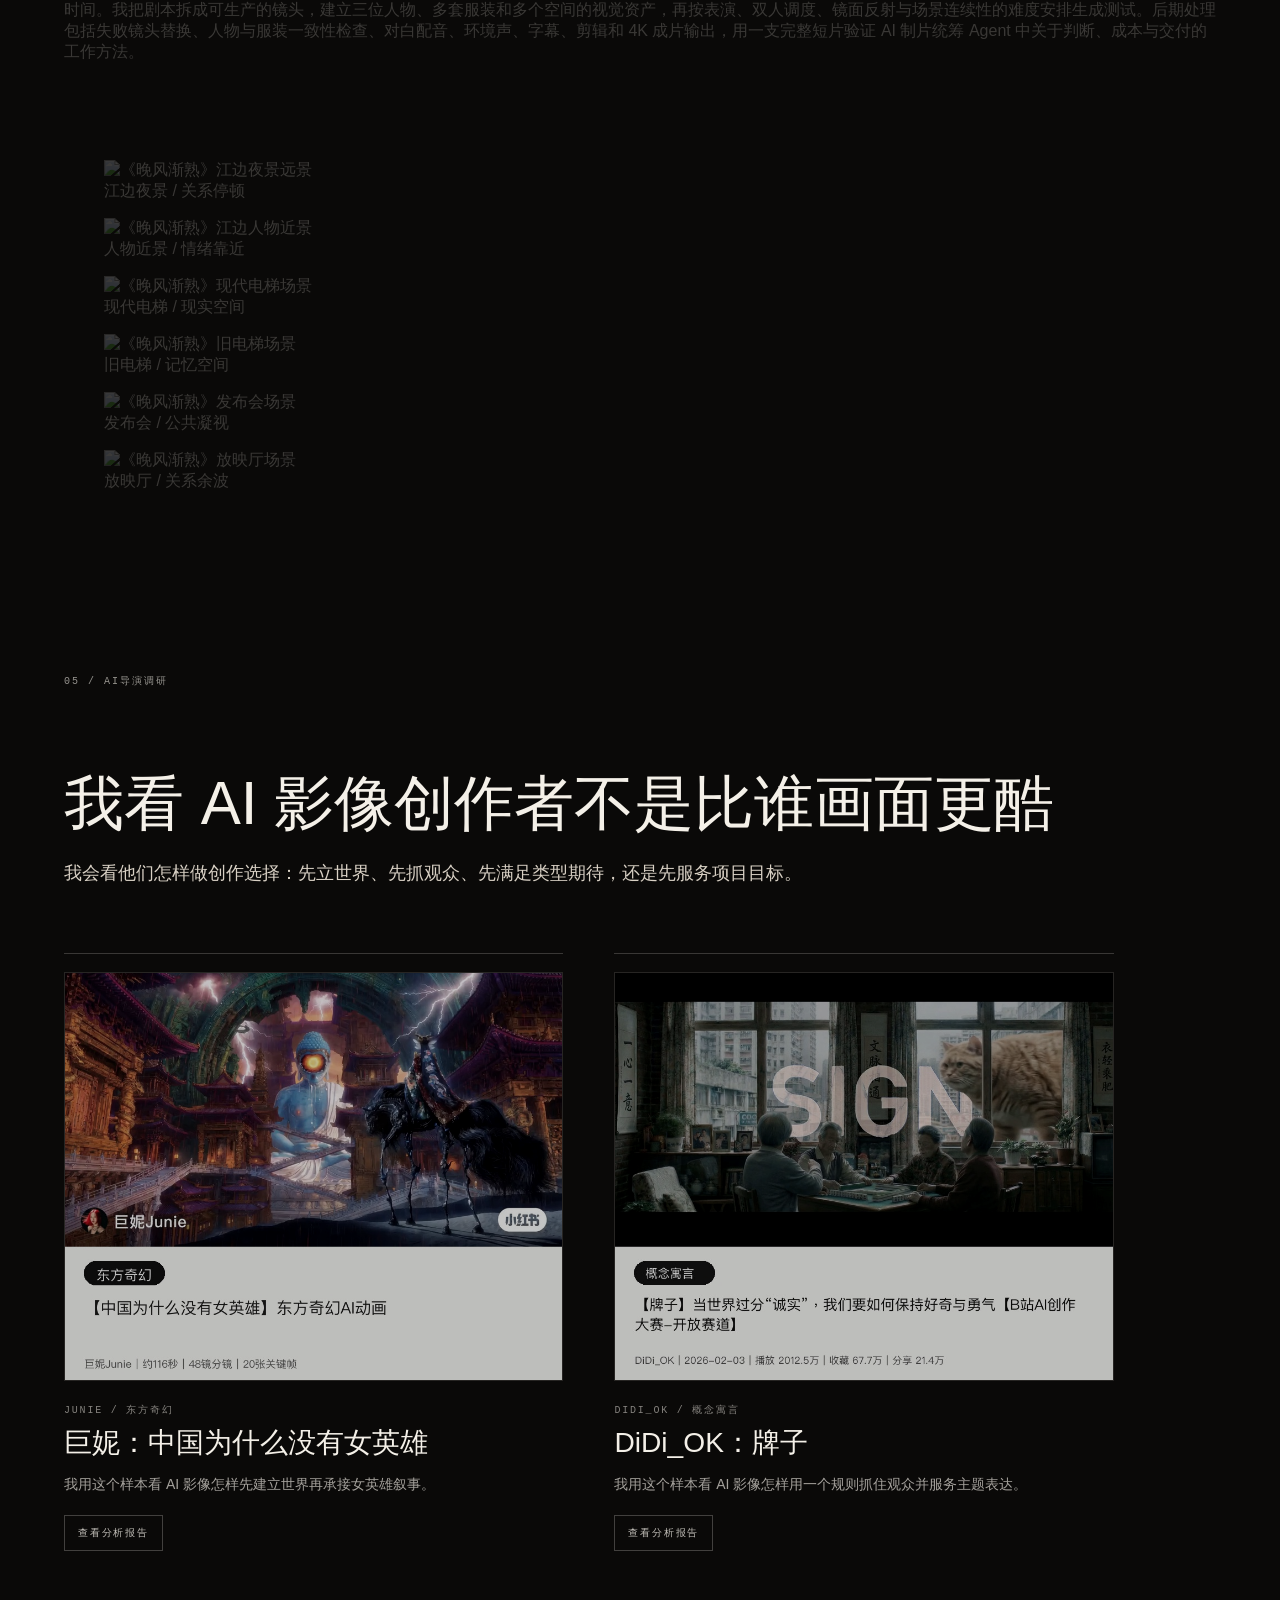
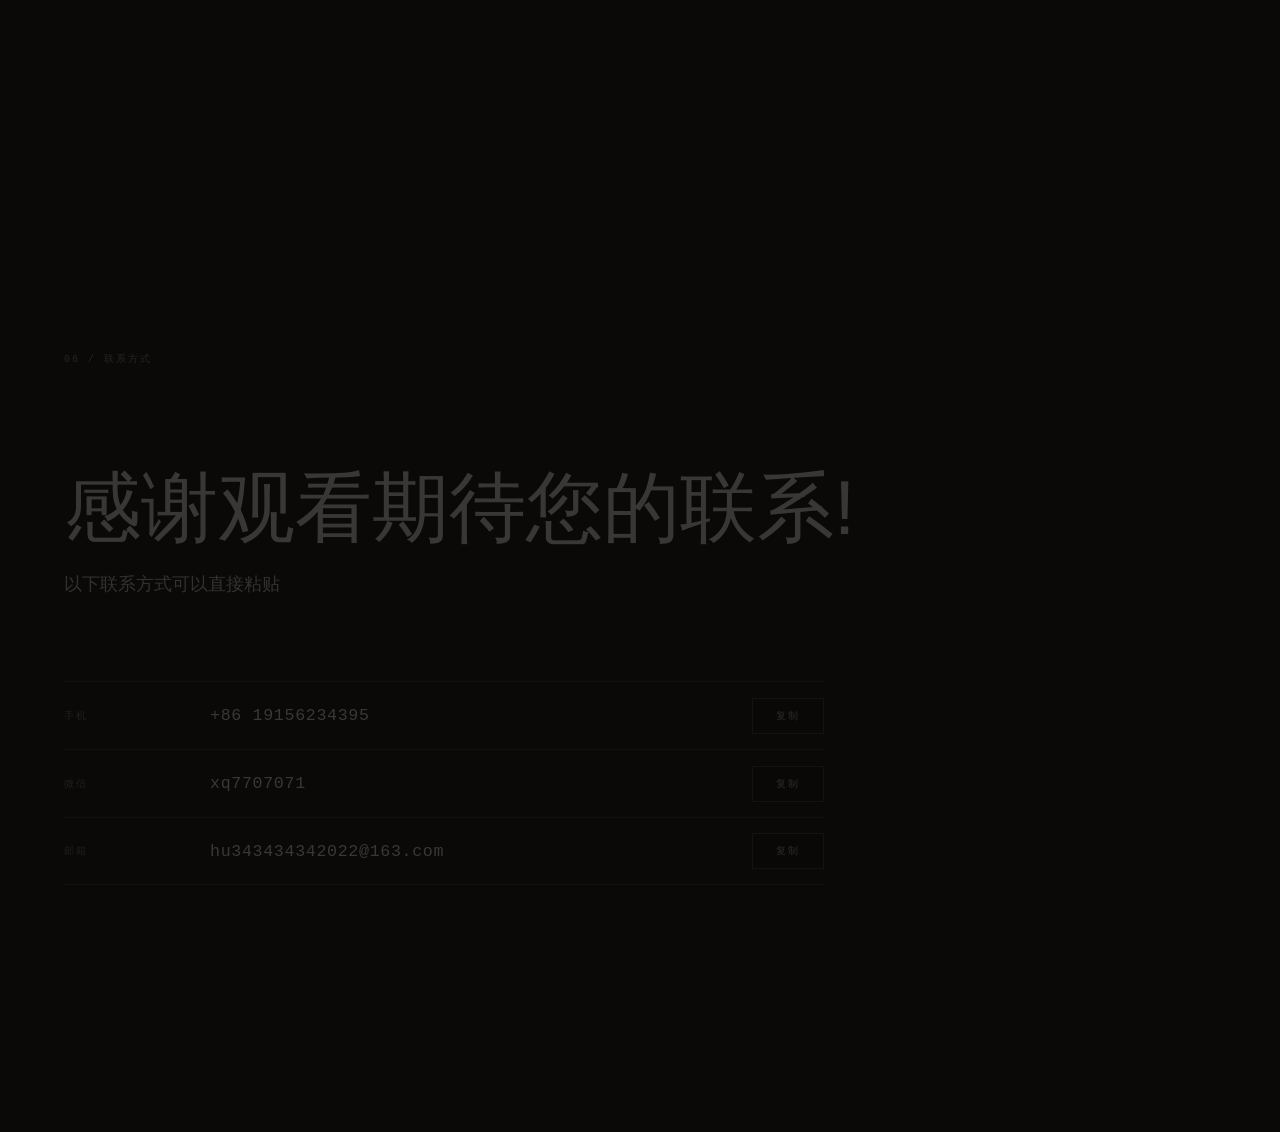
==== commit d20dc9e7: "Add files via upload 更新网站分享信息和图标" ====
--- a/index.html
+++ b/index.html
@@ -3,12 +3,59 @@
   <head>
     <meta charset="utf-8" />
     <meta name="viewport" content="width=device-width, initial-scale=1" />
-    <title>周简 | AI影视制片作品集</title>
+    <title>周简｜影视制片与 AI 制片作品集</title>
     <meta
       name="description"
-      content="周简的影视制片与 AI 制片方向网页作品集首页。"
-    />
-    <link rel="stylesheet" href="./styles.css?v=20260705-agent-lab1" />
+      content="周简的影视制片与 AI 制片作品集，展示平台内容判断、剧集开发、AI 制片统筹、Agent 模拟工作台与原创 AI 短片《晚风渐熟》。"
+    />
+    <meta name="author" content="周简" />
+    <meta name="theme-color" content="#080807" />
+    <link rel="canonical" href="https://www.zhoujianstudio.com/" />
+    <link rel="icon" href="./favicon.svg" type="image/svg+xml" />
+
+    <meta property="og:locale" content="zh_CN" />
+    <meta property="og:type" content="website" />
+    <meta property="og:site_name" content="周简作品集" />
+    <meta property="og:title" content="周简｜影视制片与 AI 制片作品集" />
+    <meta
+      property="og:description"
+      content="从平台内容判断、剧集开发到 AI 制片统筹与原创短片，查看周简如何把内容、制作、成本和交付放在一起判断。"
+    />
+    <meta property="og:url" content="https://www.zhoujianstudio.com/" />
+    <meta
+      property="og:image"
+      content="https://www.zhoujianstudio.com/assets/hero-poster.jpg"
+    />
+    <meta
+      property="og:image:secure_url"
+      content="https://www.zhoujianstudio.com/assets/hero-poster.jpg"
+    />
+    <meta property="og:image:type" content="image/jpeg" />
+    <meta property="og:image:width" content="1600" />
+    <meta property="og:image:height" content="900" />
+    <meta property="og:image:alt" content="周简影视制片与 AI 制片作品集首页" />
+
+    <meta name="twitter:card" content="summary_large_image" />
+    <meta name="twitter:title" content="周简｜影视制片与 AI 制片作品集" />
+    <meta
+      name="twitter:description"
+      content="平台内容判断、剧集开发、AI 制片统筹、Agent 模拟工作台与原创 AI 短片。"
+    />
+    <meta
+      name="twitter:image"
+      content="https://www.zhoujianstudio.com/assets/hero-poster.jpg"
+    />
+
+    <meta itemprop="name" content="周简｜影视制片与 AI 制片作品集" />
+    <meta
+      itemprop="description"
+      content="平台内容判断、剧集开发、AI 制片统筹、Agent 模拟工作台与原创 AI 短片。"
+    />
+    <meta
+      itemprop="image"
+      content="https://www.zhoujianstudio.com/assets/hero-poster.jpg"
+    />
+    <link rel="stylesheet" href="./styles.css?v=20260810-film1" />
   </head>
   <body class="cinematic-production-home startup-pending">
     <div class="video-fallback" aria-hidden="true"></div>
@@ -16,7 +63,7 @@
       class="scroll-video"
       src="./assets/hero-scroll.mp4?v=20260704-mobile-fix1"
       data-desktop-src="./assets/hero-scroll.mp4?v=20260704-mobile-fix1"
-      data-mobile-src="./assets/hero-scroll-mobile.mp4?v=20260704-mobile-fix1"
+      data-mobile-src="./assets/hero-scroll.mp4?v=20260704-video1"
       poster="./assets/hero-poster.jpg?v=20260704-mobile-fix1"
       preload="metadata"
       autoplay
@@ -41,10 +88,11 @@
     <header class="topline" aria-label="作品集导航">
       <a href="#home" data-preview="系统首页 / 文件入口 / 制片控制台">00 / 首页</a>
       <a href="#platform" data-preview="平台案例 / 内容策略 / 项目判断">01 / 四大平台内容研究</a>
-      <a href="#lab" data-preview="故事成立 / 平台匹配 / 市场转化">02 / 剧集开发 Agent</a>
+      <a href="#lab" data-preview="故事成立 / 平台匹配 / 市场转化">02 / 剧集开发与投资判断 Agent</a>
       <a href="#production" data-preview="镜头判断 / 成本控制 / 成片交付">03 / AI 制片统筹 Agent</a>
-      <a href="#research" data-preview="影像风格 / 提示词方法 / AI 作者研究">04 / AI导演调研</a>
-      <a href="#contact" data-preview="复制联系方式 / 打开文件 / 联系我">05 / 联系方式</a>
+      <a href="#film" data-preview="原创短片 / 成片观看 / 制作验证">04 / AI 原创短片</a>
+      <a href="#research" data-preview="影像风格 / 提示词方法 / AI 作者研究">05 / AI导演调研</a>
+      <a href="#contact" data-preview="复制联系方式 / 打开文件 / 联系我">06 / 联系方式</a>
     </header>
 
     <aside class="scroll-progress" aria-label="滚动进度">
@@ -64,7 +112,7 @@
 
     <section class="file-modal" hidden role="dialog" aria-modal="true" aria-labelledby="file-modal-title">
       <div class="file-modal__backdrop" data-file-close></div>
-      <div class="file-modal__panel">
+      <div class="file-modal__panel" tabindex="-1">
         <button class="file-modal__close" type="button" data-file-close aria-label="关闭文件预览">关闭</button>
         <div class="file-modal__head">
           <span>档案窗口</span>
@@ -99,9 +147,9 @@
           <div class="hero-files" aria-label="作品集文件夹入口">
             <a
               class="folder-window pdf-window"
-              href="./assets/zhou-jian-ai-portfolio.pdf"
-              data-desktop-href="./assets/zhou-jian-ai-portfolio.pdf"
-              data-mobile-href="./assets/zhou-jian-ai-portfolio-mobile.pdf"
+              href="./assets/zhou-jian-ai-portfolio.pdf?v=20260810"
+              data-desktop-href="./assets/zhou-jian-ai-portfolio.pdf?v=20260810"
+              data-mobile-href="./assets/zhou-jian-ai-portfolio-mobile.pdf?v=20260810"
               target="_blank"
               rel="noopener noreferrer"
             >
@@ -131,33 +179,6 @@
             </a>
           </div>
 
-          <section class="agent-lab" aria-labelledby="agent-lab-title">
-            <div class="agent-lab__head">
-              <h2 id="agent-lab-title">AI Agent Lab</h2>
-              <p>我把影视制片、剧本审读和 AI 视频生产流程，整理成可以展示、追踪和复盘的 Agent 原型。</p>
-            </div>
-            <div class="agent-lab__grid">
-              <a class="folder-window agent-card" href="script-agent-simulator/index.html">
-                <span class="folder-tab">
-                  <span class="folder-tab-default">02 / Agent 模拟入口</span>
-                  <span class="folder-tab-ready">状态 / 可打开</span>
-                </span>
-                <strong>剧集开发与投资判断 Agent</strong>
-                <p>上传小说、故事梗概或剧本材料，模拟生成项目判断结果。</p>
-                <span class="folder-action">进入模拟工作台</span>
-              </a>
-              <a class="folder-window agent-card" href="ai-production-simulator/index.html">
-                <span class="folder-tab">
-                  <span class="folder-tab-default">03 / Agent 模拟入口</span>
-                  <span class="folder-tab-ready">状态 / 可打开</span>
-                </span>
-                <strong>AI 制片统筹 Agent</strong>
-                <p>输入剧本片段或镜头需求，模拟拆解 AI / 真人 / CG 边界，并生成镜头生产表、模型建议和交付风险。</p>
-                <span class="folder-action">进入模拟工作台</span>
-              </a>
-            </div>
-          </section>
-
           <div class="scene-summary">
             <article>
               <span>角色</span>
@@ -176,12 +197,48 @@
         </div>
       </section>
 
+      <section class="agent-lab-section" aria-labelledby="agent-lab-title">
+        <div class="agent-lab">
+          <div class="agent-lab__head">
+            <p class="scene-index">Agent 入口 / 工作台</p>
+            <h2 id="agent-lab-title">AI Agent Lab</h2>
+            <p>我把影视制片、剧本审读和 AI 视频生产流程，整理成可以展示、追踪和检查的 Agent 原型。</p>
+          </div>
+          <div class="agent-lab__grid">
+            <article class="folder-window agent-card">
+              <span class="folder-tab">
+                <span class="folder-tab-default">02 / Agent 入口</span>
+                <span class="folder-tab-ready">状态 / 可打开</span>
+              </span>
+              <strong>剧集开发与投资判断 Agent</strong>
+              <p>上传小说、故事梗概或剧本材料，模拟生成项目判断结果。</p>
+              <div class="agent-card__actions">
+                <a href="agents/script-agent/index.html">查看方法说明</a>
+                <a href="script-agent-simulator/index.html">进入模拟工作台</a>
+              </div>
+            </article>
+            <article class="folder-window agent-card">
+              <span class="folder-tab">
+                <span class="folder-tab-default">03 / Agent 入口</span>
+                <span class="folder-tab-ready">状态 / 可打开</span>
+              </span>
+              <strong>AI 制片统筹 Agent</strong>
+              <p>输入剧本片段或镜头需求，模拟拆解 AI / 真人 / CG 边界，并生成镜头生产表、模型建议和交付风险。</p>
+              <div class="agent-card__actions">
+                <a href="agents/ai-production-agent/index.html">查看方法说明</a>
+                <a href="ai-production-simulator/index.html">进入模拟工作台</a>
+              </div>
+            </article>
+          </div>
+        </div>
+      </section>
+
       <section class="scene scene-platform" id="platform" data-section="四大平台内容研究" data-scene="01">
         <div class="scene-stage scene-platform__inner">
           <div class="scene-platform__eyebrow">01 / 四大平台内容研究</div>
 
           <div class="scene-platform__hero">
-            <h2 class="scene-platform__title">
+            <h2 class="scene-platform__title mobile-wrap-title">
               从公开案例看平台怎样选择、包装和验证项目
             </h2>
             <p class="scene-platform__subtitle">
@@ -231,8 +288,8 @@
             <div class="platform-research__left">
               <div class="platform-research__label">平台判断样本</div>
 
-              <div class="platform-tabs">
-                <button class="platform-tab is-active" data-platform="tencent" type="button">
+              <div class="platform-tabs" role="tablist" aria-label="四大平台内容研究">
+                <button class="platform-tab is-active" id="platform-tab-tencent" data-platform="tencent" type="button" role="tab" aria-controls="platform-panel" aria-selected="true" tabindex="0">
                   <span class="platform-tab__logo-wrap">
                     <img src="./assets/logos/tencent-video.svg" alt="腾讯视频 logo" class="platform-tab__logo" />
                   </span>
@@ -242,7 +299,7 @@
                   </span>
                 </button>
 
-                <button class="platform-tab" data-platform="iqiyi" type="button">
+                <button class="platform-tab" id="platform-tab-iqiyi" data-platform="iqiyi" type="button" role="tab" aria-controls="platform-panel" aria-selected="false" tabindex="-1">
                   <span class="platform-tab__logo-wrap">
                     <img src="./assets/logos/iqiyi.svg" alt="爱奇艺 logo" class="platform-tab__logo" />
                   </span>
@@ -252,7 +309,7 @@
                   </span>
                 </button>
 
-                <button class="platform-tab" data-platform="youku" type="button">
+                <button class="platform-tab" id="platform-tab-youku" data-platform="youku" type="button" role="tab" aria-controls="platform-panel" aria-selected="false" tabindex="-1">
                   <span class="platform-tab__logo-wrap">
                     <img src="./assets/logos/youku.svg" alt="优酷 logo" class="platform-tab__logo" />
                   </span>
@@ -262,7 +319,7 @@
                   </span>
                 </button>
 
-                <button class="platform-tab" data-platform="mango" type="button">
+                <button class="platform-tab" id="platform-tab-mango" data-platform="mango" type="button" role="tab" aria-controls="platform-panel" aria-selected="false" tabindex="-1">
                   <span class="platform-tab__logo-wrap">
                     <img src="./assets/logos/mangotv.svg" alt="芒果TV logo" class="platform-tab__logo" />
                   </span>
@@ -275,18 +332,18 @@
             </div>
 
             <div class="platform-research__right">
-              <div class="platform-panel" id="platform-panel" aria-live="polite"></div>
-            </div>
-          </div>
-        </div>
-      </section>
-
-      <section class="scene script-agent-scene" id="lab" data-section="剧集开发 Agent" data-scene="02">
+              <div class="platform-panel" id="platform-panel" role="tabpanel" aria-labelledby="platform-tab-tencent" aria-live="polite"></div>
+            </div>
+          </div>
+        </div>
+      </section>
+
+      <section class="scene script-agent-scene" id="lab" data-section="剧集开发与投资判断 Agent" data-scene="02">
         <div class="scene-stage script-agent__inner">
-          <div class="script-agent__eyebrow">02 / 剧集开发 Agent</div>
+          <div class="script-agent__eyebrow">02 / 剧集开发与投资判断 Agent</div>
 
           <header class="script-agent__hero">
-            <h2 class="script-agent__title">我把制片判断整理成 AI 剧本评估</h2>
+            <h2 class="script-agent__title mobile-wrap-title">我把制片判断整理成剧集开发与投资判断 Agent</h2>
             <p class="script-agent__subtitle">
               这不是炫工具，而是把剧集公司在项目开发里真正要问的问题，整理成可以反复使用的判断方法：内容本身值不值得继续做，如果内容成立，它能不能被市场、平台和观众接住。
             </p>
@@ -319,45 +376,45 @@
           </div>
 
           <div class="script-agent-console">
-            <aside class="script-agent-tabs" aria-label="AI 剧本评估模块">
-              <button class="script-agent-tab is-active" type="button" data-agent-tab="stage">
+            <aside class="script-agent-tabs" role="tablist" aria-label="剧集开发与投资判断模块">
+              <button class="script-agent-tab is-active" id="script-tab-stage" type="button" data-agent-tab="stage" role="tab" aria-controls="script-agent-panel" aria-selected="true" tabindex="0">
                 <span>01</span>
                 <strong>按项目阶段判断</strong>
                 <em>不同材料不用同一把尺子</em>
               </button>
 
-              <button class="script-agent-tab" type="button" data-agent-tab="content">
+              <button class="script-agent-tab" id="script-tab-content" type="button" data-agent-tab="content" role="tab" aria-controls="script-agent-panel" aria-selected="false" tabindex="-1">
                 <span>02</span>
                 <strong>内容成立判断</strong>
                 <em>观众入口 / 长剧支撑 / 公司价值</em>
               </button>
 
-              <button class="script-agent-tab" type="button" data-agent-tab="jury">
+              <button class="script-agent-tab" id="script-tab-jury" type="button" data-agent-tab="jury" role="tab" aria-controls="script-agent-panel" aria-selected="false" tabindex="-1">
                 <span>03</span>
                 <strong>多评委审读</strong>
                 <em>不是投票，而是找出关键风险</em>
               </button>
 
-              <button class="script-agent-tab" type="button" data-agent-tab="female">
+              <button class="script-agent-tab" id="script-tab-female" type="button" data-agent-tab="female" role="tab" aria-controls="script-agent-panel" aria-selected="false" tabindex="-1">
                 <span>04</span>
                 <strong>大女主专项</strong>
                 <em>不看营销标签，只看剧情证据</em>
               </button>
 
-              <button class="script-agent-tab" type="button" data-agent-tab="market">
+              <button class="script-agent-tab" id="script-tab-market" type="button" data-agent-tab="market" role="tab" aria-controls="script-agent-panel" aria-selected="false" tabindex="-1">
                 <span>05</span>
                 <strong>市场平台转化</strong>
                 <em>平台、宣发和商业钩子</em>
               </button>
 
-              <button class="script-agent-tab" type="button" data-agent-tab="output">
+              <button class="script-agent-tab" id="script-tab-output" type="button" data-agent-tab="output" role="tab" aria-controls="script-agent-panel" aria-selected="false" tabindex="-1">
                 <span>06</span>
                 <strong>最终输出</strong>
                 <em>继续、修改、补证据或止损</em>
               </button>
             </aside>
 
-            <main class="script-agent-panel" id="script-agent-panel" aria-live="polite"></main>
+            <main class="script-agent-panel" id="script-agent-panel" role="tabpanel" aria-labelledby="script-tab-stage" aria-live="polite"></main>
           </div>
         </div>
       </section>
@@ -368,7 +425,7 @@
 
           <header class="ai-production__hero">
             <div>
-              <h2 class="ai-production__title">
+              <h2 class="ai-production__title mobile-wrap-title">
                 AI 进入制作后 真正要管的是判断 成本和交付
               </h2>
               <p class="ai-production__subtitle">
@@ -391,17 +448,18 @@
             <span>角色设定</span>
             <span>场景设定</span>
             <span>影像风格参考</span>
+            <span>模型策略</span>
             <span>后期交付标准</span>
             <span>授权要求</span>
           </div>
 
           <div class="production-board">
-            <aside class="production-board__flow" aria-label="AI 制片统筹模块">
+            <aside class="production-board__flow" role="tablist" aria-label="AI 制片统筹模块">
               <div class="flow-line" aria-hidden="true">
                 <span class="flow-line__pulse"></span>
               </div>
 
-              <button class="flow-node is-active" type="button" data-production-module="classify">
+              <button class="flow-node is-active" id="production-tab-classify" type="button" data-production-module="classify" role="tab" aria-controls="production-module-panel" aria-selected="true" tabindex="0">
                 <span class="flow-node__index">01</span>
                 <span class="flow-node__content">
                   <strong>镜头归类与制作方式判断</strong>
@@ -409,15 +467,15 @@
                 </span>
               </button>
 
-              <button class="flow-node" type="button" data-production-module="task">
+              <button class="flow-node" id="production-tab-task" type="button" data-production-module="task" role="tab" aria-controls="production-module-panel" aria-selected="false" tabindex="-1">
                 <span class="flow-node__index">02</span>
                 <span class="flow-node__content">
                   <strong>AI 镜头任务单与生成管理</strong>
-                  <em>提示词 / 模型 / 轮次 / 成本 / 停止条件</em>
+                  <em>提示词 / 模型 / 资产 / 轮次 / 成本 / 停止条件</em>
                 </span>
               </button>
 
-              <button class="flow-node" type="button" data-production-module="handoff">
+              <button class="flow-node" id="production-tab-handoff" type="button" data-production-module="handoff" role="tab" aria-controls="production-module-panel" aria-selected="false" tabindex="-1">
                 <span class="flow-node__index">03</span>
                 <span class="flow-node__content">
                   <strong>成片交接与风险检查</strong>
@@ -426,7 +484,7 @@
               </button>
             </aside>
 
-            <main class="production-board__panel" id="production-module-panel" aria-live="polite"></main>
+            <main class="production-board__panel" id="production-module-panel" role="tabpanel" aria-labelledby="production-tab-classify" aria-live="polite"></main>
           </div>
 
           <div class="ai-production__review">
@@ -450,13 +508,94 @@
             <p>
               AI 可以提高效率，但不能替代制片判断。真正重要的不是生成更多画面，而是知道哪些画面值得生成，哪些画面必须停下来交给人处理，哪些素材具备进入正式后期的交付条件。
             </p>
+            <a class="production-proof-link" href="#film">查看最终成片 / 《晚风渐熟》</a>
           </footer>
         </div>
       </section>
 
-      <section class="scene" id="research" data-section="AI 导演调研" data-scene="04">
+      <section class="scene film-scene" id="film" data-section="AI 原创短片" data-scene="04">
+        <div class="scene-stage film-stage">
+          <p class="scene-index">04 / AI 原创短片</p>
+
+          <header class="film-heading">
+            <div>
+              <span class="film-kicker">个人 AI 叙事短片 / 最终成片 / 2026</span>
+              <h2>《晚风渐熟》</h2>
+            </div>
+            <p class="film-logline">
+              一部歌手十周年纪录片，迫使习惯用工作回避感情的制片人面对十年前的未答之问，也面对眼前不愿再替他追问的人。
+            </p>
+          </header>
+
+          <figure class="film-hero">
+            <img src="./assets/wanfeng-jian-shu-key-visual.jpg" alt="AI 原创短片《晚风渐熟》主视觉" />
+            <button class="film-play" type="button" aria-controls="wanfeng-film" aria-expanded="false">
+              <span aria-hidden="true">▶</span>
+              <span class="film-play-label">播放最终成片</span>
+            </button>
+          </figure>
+
+          <div class="film-player" hidden>
+            <video id="wanfeng-film" controls preload="metadata" poster="./assets/wanfeng-jian-shu-key-visual.jpg">
+              <source src="./assets/wanfeng-jian-shu-film.mp4?v=20260810-final" type="video/mp4" />
+              当前浏览器无法播放这支短片。
+            </video>
+          </div>
+
+          <div class="film-meta" aria-label="短片项目信息">
+            <article><span>当前状态</span><p>最终成片 / 已完成</p></article>
+            <article><span>类型</span><p>都市情感 / AI 叙事短片</p></article>
+            <article><span>时长</span><p>1 分 53 秒</p></article>
+            <article><span>制作方式</span><p>AI 影像生成 / 配音与声音设计 / 后期剪辑</p></article>
+            <article><span>我的工作</span><p>编剧开发、制片统筹、视觉资产、镜头生成、剪辑与交付</p></article>
+          </div>
+
+          <div class="film-statement">
+            <span>故事梗概</span>
+            <p>
+              纪录片制片人沈砚正在为旧日恋人、歌手 Rin 制作出道十周年纪录片。参与项目的编剧周晓雨从一段十年前的旧电梯录音和五年前的发布会回答里，看见沈砚一直用工作与“为对方好”回避真正的关系选择。纪录片试映结束后，她把关于 Rin 的取舍重新问回两个人之间，也拒绝继续替沈砚说出答案。直到雨后的河岸夜路，沈砚第一次放下工作，主动说出自己仍想见她；周晓雨没有替他把话说完，只要求他以后别再等她追问。
+            </p>
+          </div>
+
+          <div class="film-statement">
+            <span>制作说明</span>
+            <p>
+              短片以“同一个问题在两段关系中重复”为叙事线索，用现代电梯、十年前的旧电梯、周晓雨住处、Rin 发布会、空放映厅和河岸夜路连接现在、十年前与五年前三层时间。我把剧本拆成可生产的镜头，建立三位人物、多套服装和多个空间的视觉资产，再按表演、双人调度、镜面反射与场景连续性的难度安排生成测试。后期处理包括失败镜头替换、人物与服装一致性检查、对白配音、环境声、字幕、剪辑和 4K 成片输出，用一支完整短片验证 AI 制片统筹 Agent 中关于判断、成本与交付的工作方法。
+            </p>
+          </div>
+
+          <div class="film-stills" aria-label="《晚风渐熟》成片静帧">
+            <figure class="film-still film-still--wide">
+              <img src="./assets/wanfeng-still-river-wide.jpg" alt="《晚风渐熟》江边夜景远景" loading="lazy" />
+              <figcaption>江边夜景 / 关系停顿</figcaption>
+            </figure>
+            <figure class="film-still">
+              <img src="./assets/wanfeng-still-river-close.jpg" alt="《晚风渐熟》江边人物近景" loading="lazy" />
+              <figcaption>人物近景 / 情绪靠近</figcaption>
+            </figure>
+            <figure class="film-still">
+              <img src="./assets/wanfeng-still-modern-elevator.jpg" alt="《晚风渐熟》现代电梯场景" loading="lazy" />
+              <figcaption>现代电梯 / 现实空间</figcaption>
+            </figure>
+            <figure class="film-still film-still--tall">
+              <img src="./assets/wanfeng-still-old-elevator.jpg" alt="《晚风渐熟》旧电梯场景" loading="lazy" />
+              <figcaption>旧电梯 / 记忆空间</figcaption>
+            </figure>
+            <figure class="film-still">
+              <img src="./assets/wanfeng-still-press-conference.jpg" alt="《晚风渐熟》发布会场景" loading="lazy" />
+              <figcaption>发布会 / 公共凝视</figcaption>
+            </figure>
+            <figure class="film-still film-still--wide">
+              <img src="./assets/wanfeng-still-screening-room.jpg" alt="《晚风渐熟》放映厅场景" loading="lazy" />
+              <figcaption>放映厅 / 关系余波</figcaption>
+            </figure>
+          </div>
+        </div>
+      </section>
+
+      <section class="scene" id="research" data-section="AI 导演调研" data-scene="05">
         <div class="scene-stage research-stage">
-          <p class="scene-index">04 / AI导演调研</p>
+          <p class="scene-index">05 / AI导演调研</p>
           <div class="scene-copy">
             <h2 class="research-title single-line-title">我看 AI 影像创作者不是比谁画面更酷</h2>
             <p class="single-line-copy">
@@ -501,9 +640,9 @@
         </div>
       </section>
 
-      <section class="scene contact-scene" id="contact" data-section="Contact" data-scene="05">
+      <section class="scene contact-scene" id="contact" data-section="Contact" data-scene="06">
         <div class="scene-stage contact-stage">
-          <p class="scene-index">05 / 联系方式</p>
+          <p class="scene-index">06 / 联系方式</p>
           <div class="scene-copy">
             <h2>感谢观看期待您的联系!</h2>
             <p>
@@ -540,6 +679,6 @@
       </section>
     </main>
 
-    <script src="./script.js?v=20260705-agent-lab1"></script>
+    <script src="./script.js?v=20260810-film1"></script>
   </body>
 </html>
